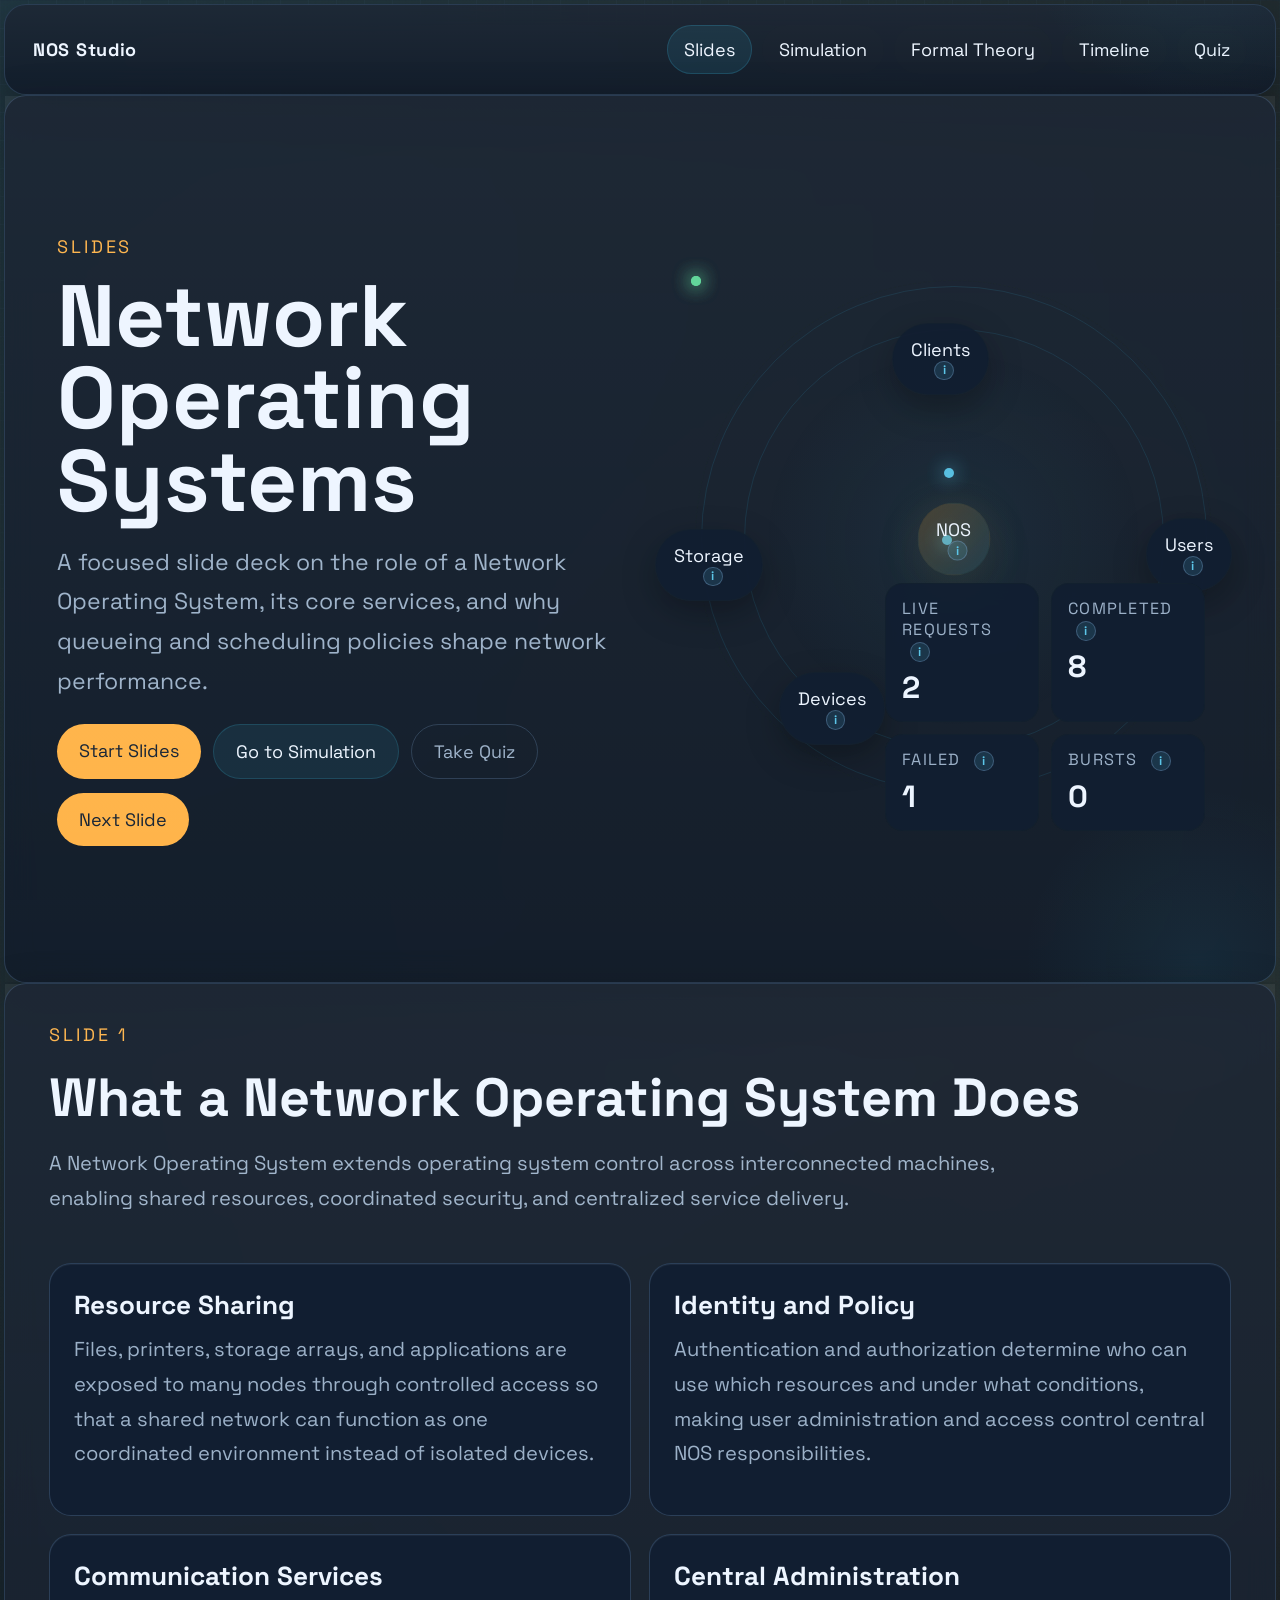
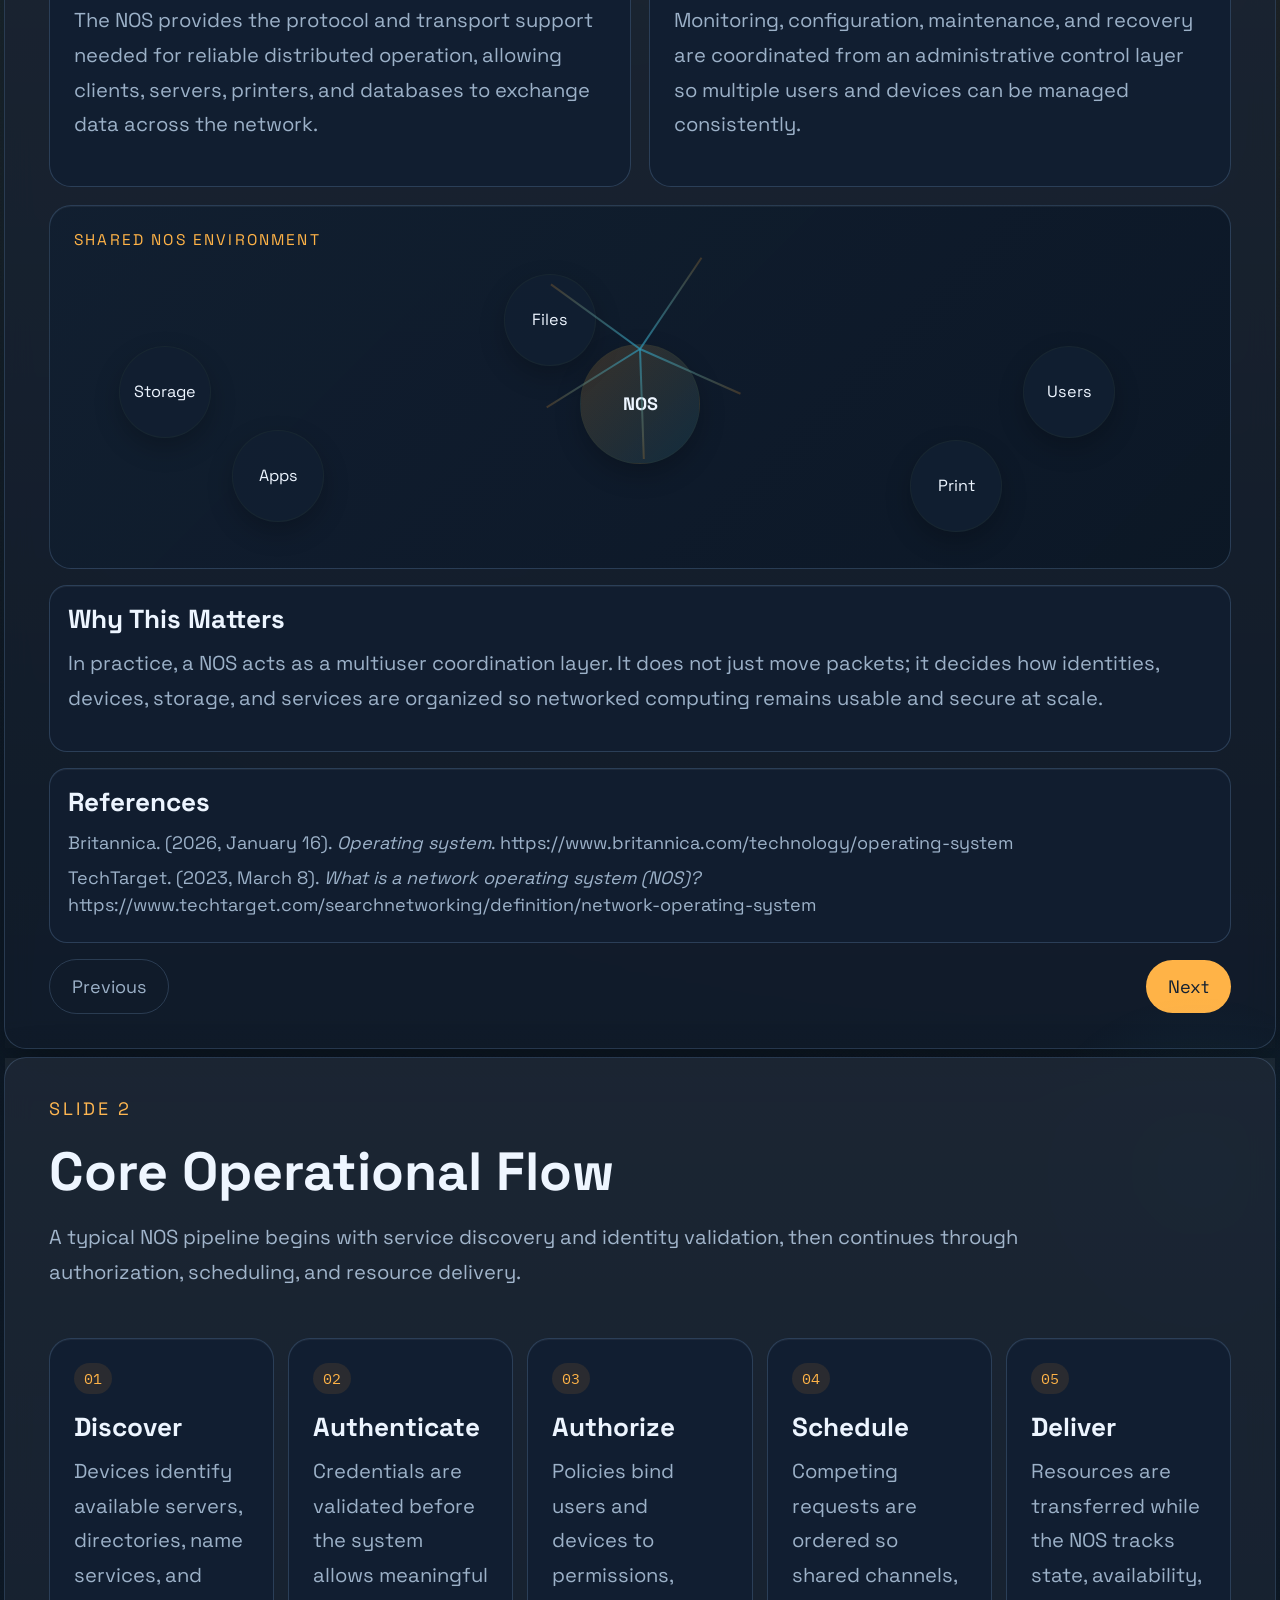
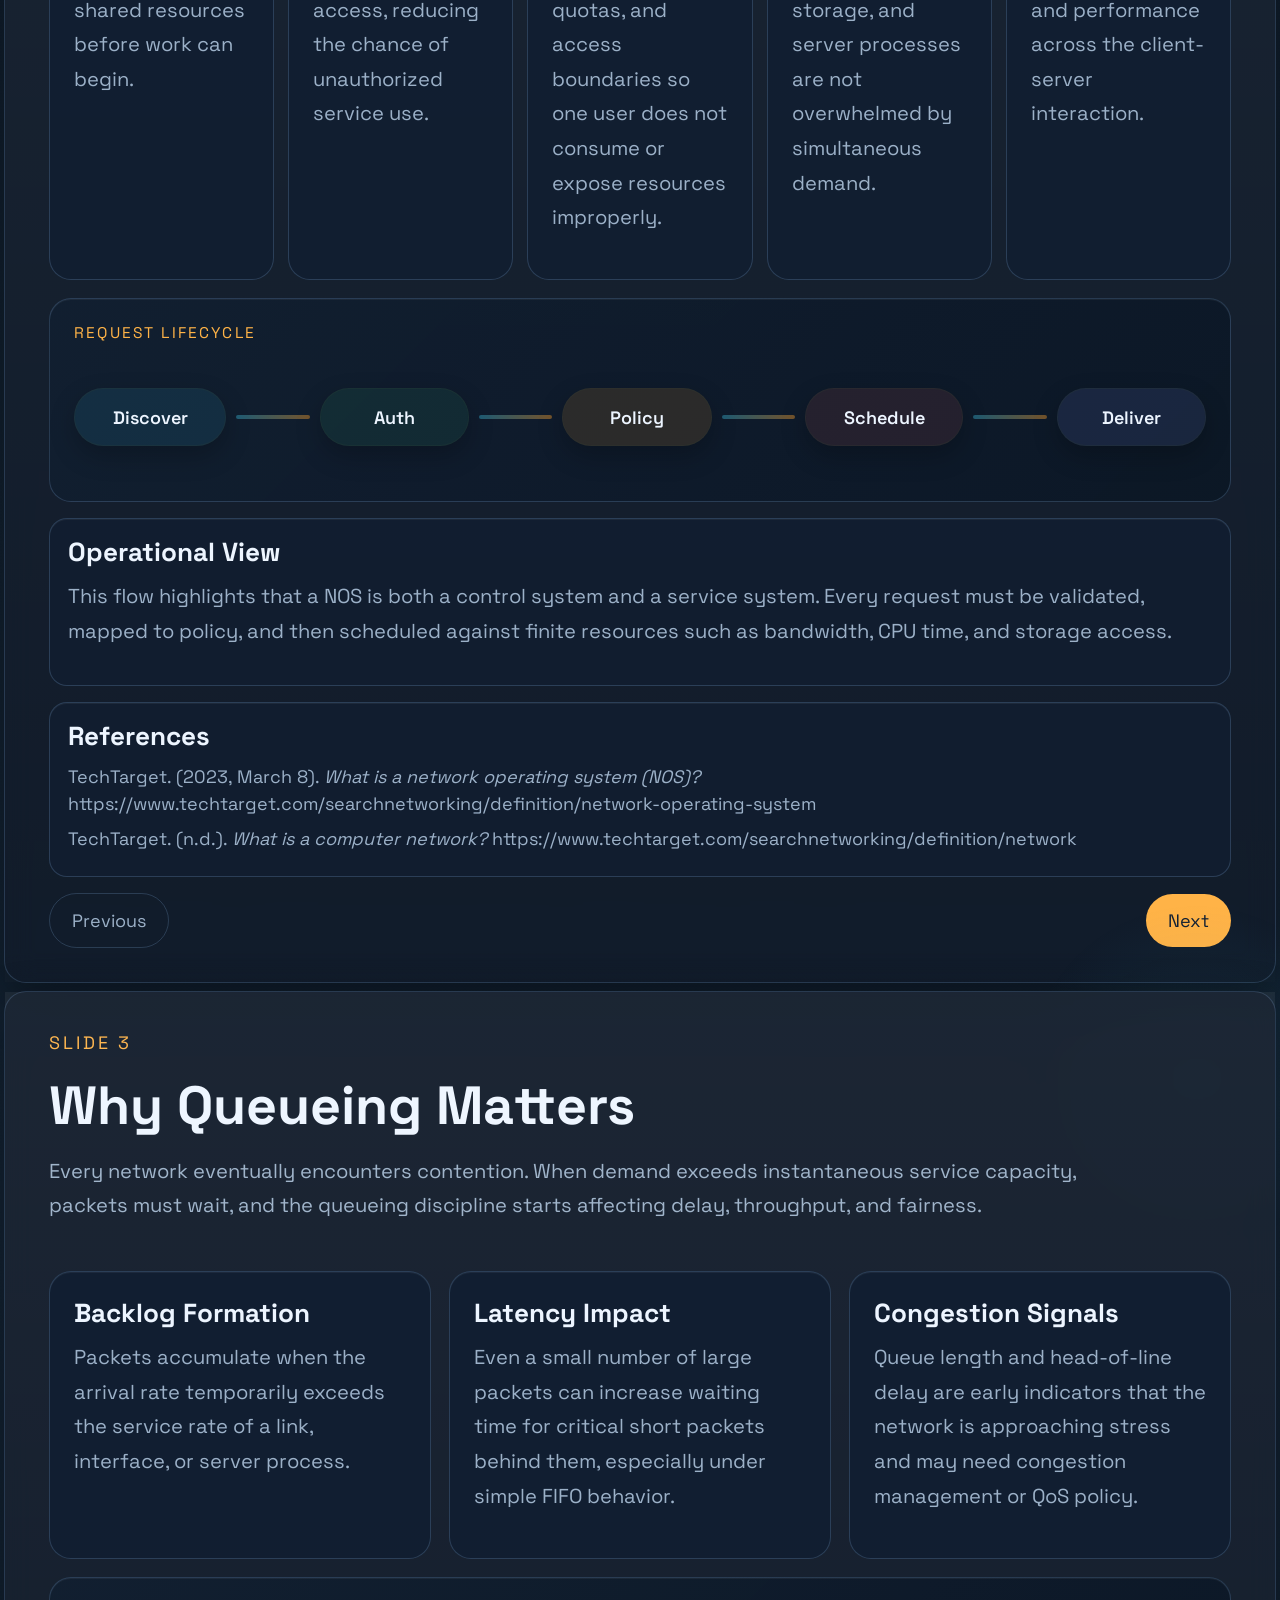
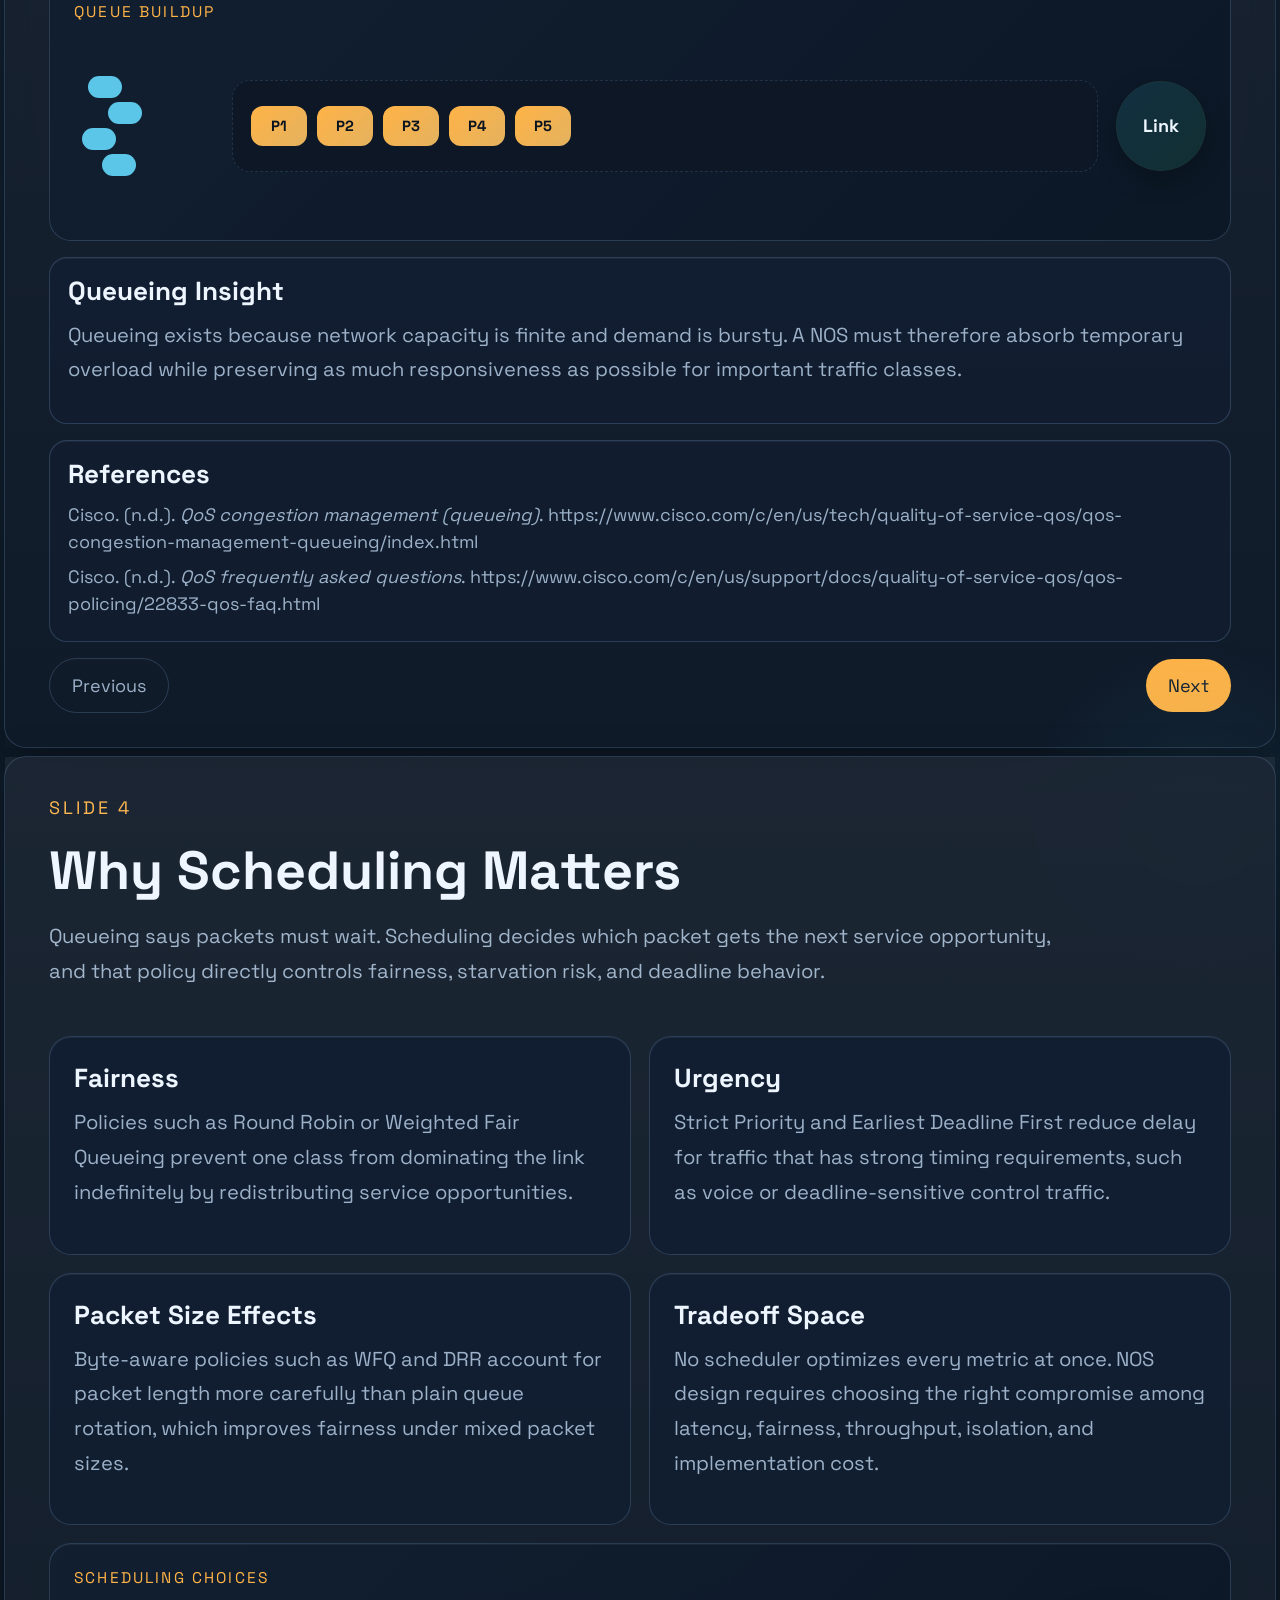
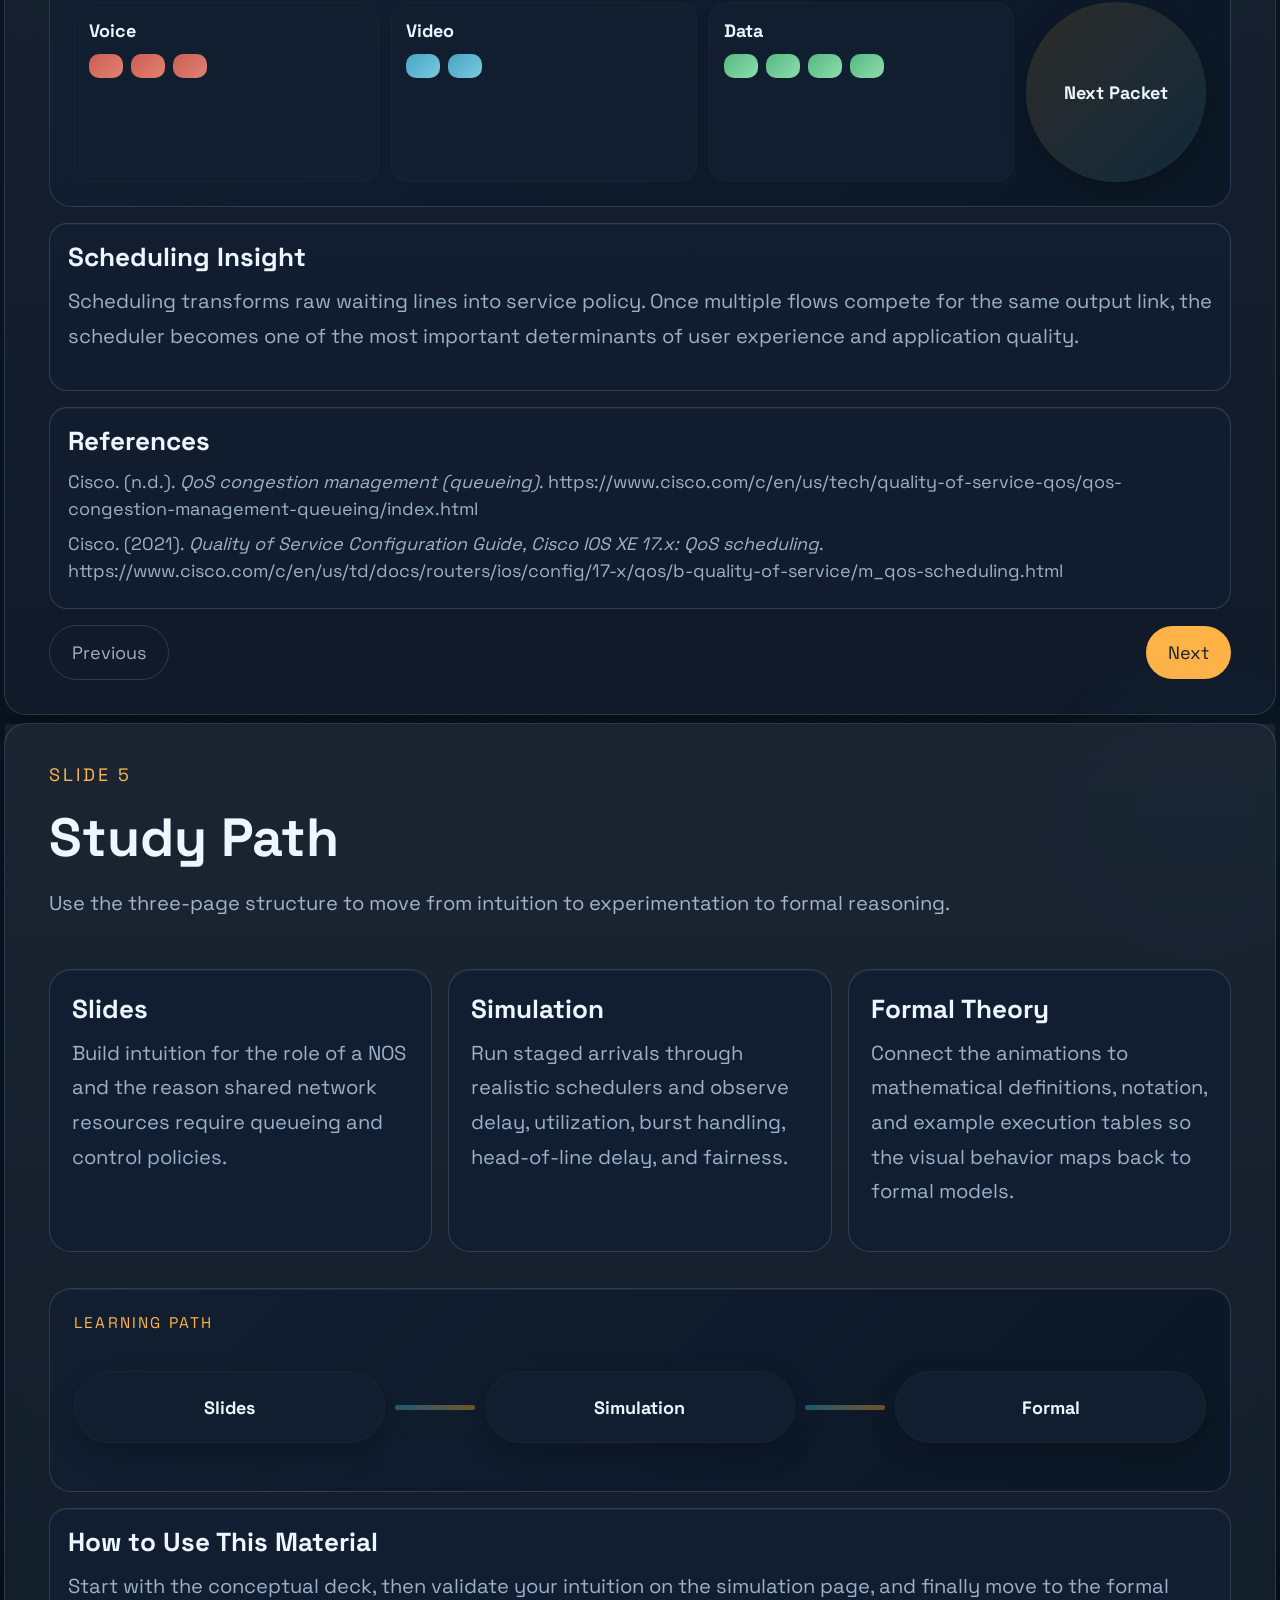
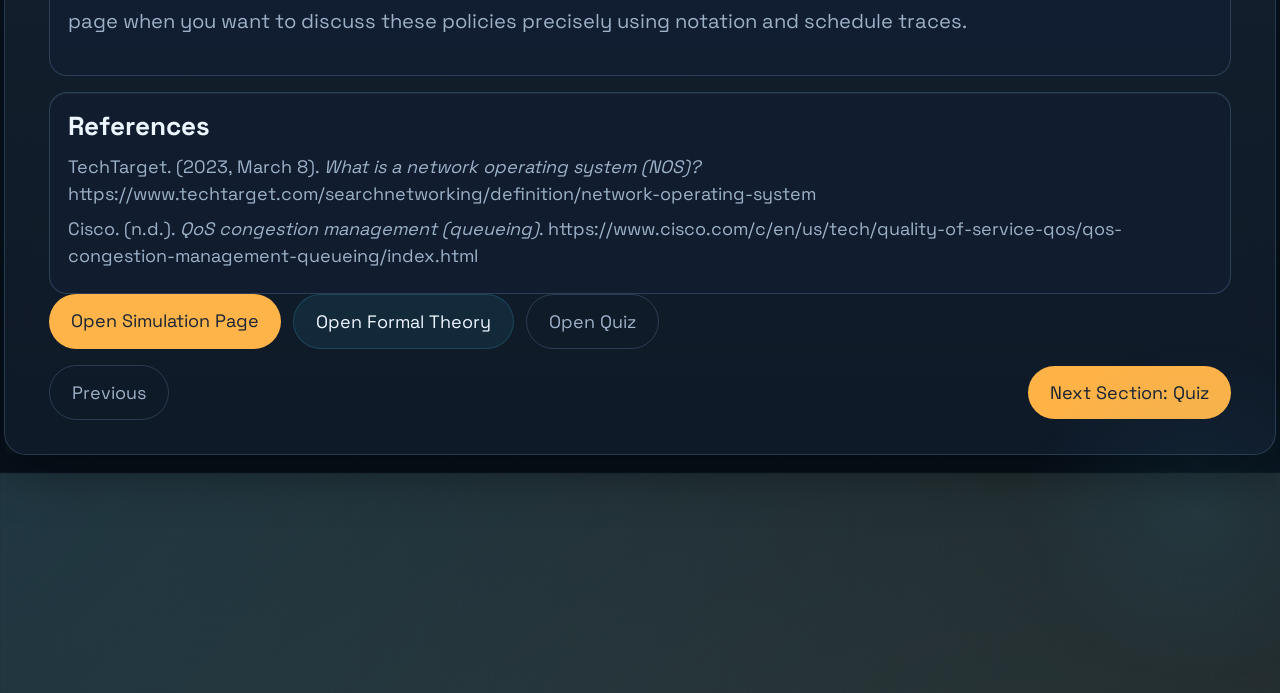
==== index.html @ 951d6fd0 "Timeline" ====
<!DOCTYPE html>
<html lang="en">
<head>
  <meta charset="UTF-8">
  <meta name="viewport" content="width=device-width, initial-scale=1.0">
  <title>NOS Slides</title>
  <link rel="preconnect" href="https://fonts.googleapis.com">
  <link rel="preconnect" href="https://fonts.gstatic.com" crossorigin>
  <link href="https://fonts.googleapis.com/css2?family=Space+Grotesk:wght@400;500;700&family=IBM+Plex+Mono:wght@400;500&display=swap" rel="stylesheet">
  <link rel="stylesheet" href="styles.css">
</head>
<body class="slides-page">
  <div class="page-shell">
    <nav class="top-nav slide-card">
      <a class="nav-brand" href="index.html">NOS Studio</a>
      <div class="nav-links">
        <a class="nav-link active" href="index.html">Slides</a>
        <a class="nav-link" href="simulator.html">Simulation</a>
        <a class="nav-link" href="formal.html">Formal Theory</a>
        <a class="nav-link" href="timeline.html">Timeline</a>
        <a class="nav-link" href="quiz.html">Quiz</a>
      </div>
    </nav>

    <header id="slide-hero" class="hero slide-card">
      <div class="hero-copy">
        <p class="eyebrow">Slides</p>
        <h1>Network Operating Systems</h1>
        <p class="hero-text">
          A focused slide deck on the role of a Network Operating System, its core services,
          and why queueing and scheduling policies shape network performance.
        </p>
        <div class="hero-actions">
          <a href="#fundamentals" class="button primary">Start Slides</a>
          <a href="simulator.html" class="button secondary">Go to Simulation</a>
          <a href="quiz.html" class="button ghost">Take Quiz</a>
        </div>
        <div class="slide-controls hero-slide-controls">
          <a href="#fundamentals" class="button primary">Next Slide</a>
        </div>
      </div>
      <div class="hero-visual" aria-hidden="true">
        <div class="network-orbit orbit-a"></div>
        <div class="network-orbit orbit-b"></div>
        <div class="network-core">
          <span class="node server">NOS <span class="info-tip info-tip-inline"><button class="info-trigger" type="button" aria-label="Explain NOS server">i</button><span class="info-bubble">The NOS node represents the shared control point that authenticates requests, applies policy, and coordinates access to network resources.</span></span></span>
          <span class="node client one">Clients <span class="info-tip info-tip-inline"><button class="info-trigger" type="button" aria-label="Explain clients">i</button><span class="info-bubble">Clients are endpoints that ask the NOS for services such as file access, printing, authentication, or application use.</span></span></span>
          <span class="node client two">Users <span class="info-tip info-tip-inline"><button class="info-trigger" type="button" aria-label="Explain users">i</button><span class="info-bubble">Users represent human demand entering the network. Their actions create bursts, retries, and competing service requests.</span></span></span>
          <span class="node client three">Devices <span class="info-tip info-tip-inline"><button class="info-trigger" type="button" aria-label="Explain devices">i</button><span class="info-bubble">Devices are networked endpoints such as terminals, workstations, cameras, or phones that generate traffic for shared infrastructure.</span></span></span>
          <span class="node client four">Storage <span class="info-tip info-tip-inline"><button class="info-trigger" type="button" aria-label="Explain storage">i</button><span class="info-bubble">Storage stands for shared filesystems and data services that must be coordinated so many clients can use them safely.</span></span></span>
          <div id="requestLayer" class="request-layer"></div>
        </div>
        <div class="hero-status-board">
          <div class="status-mini">
            <span class="status-label">Live Requests <span class="info-tip info-tip-inline"><button class="info-trigger" type="button" aria-label="Explain live requests">i</button><span class="info-bubble">Requests that have been sent by a node and are still travelling to the NOS or waiting for a result.</span></span></span>
            <strong id="liveRequests">0</strong>
          </div>
          <div class="status-mini">
            <span class="status-label">Completed <span class="info-tip info-tip-inline"><button class="info-trigger" type="button" aria-label="Explain completed requests">i</button><span class="info-bubble">Requests that successfully reached the NOS and received a successful service response.</span></span></span>
            <strong id="completedRequests">0</strong>
          </div>
          <div class="status-mini">
            <span class="status-label">Failed <span class="info-tip info-tip-inline"><button class="info-trigger" type="button" aria-label="Explain failed requests">i</button><span class="info-bubble">Requests that did not complete successfully. This visualizes timeouts, congestion, denial, or service failure.</span></span></span>
            <strong id="failedRequests">0</strong>
          </div>
          <div class="status-mini">
            <span class="status-label">Bursts <span class="info-tip info-tip-inline"><button class="info-trigger" type="button" aria-label="Explain burst traffic">i</button><span class="info-bubble">Burst traffic means many requests arrive close together in time, which is exactly what creates queues and scheduling pressure.</span></span></span>
            <strong id="burstRequests">0</strong>
          </div>
        </div>
      </div>
    </header>

    <main>
      <section id="fundamentals" class="slide-card section-block">
        <div class="section-heading">
          <p class="eyebrow">Slide 1</p>
          <h2>What a Network Operating System Does</h2>
          <p>
            A Network Operating System extends operating system control across interconnected machines,
            enabling shared resources, coordinated security, and centralized service delivery.
          </p>
        </div>
        <div class="concept-grid">
          <article class="concept-panel reveal">
            <h3>Resource Sharing</h3>
            <p>Files, printers, storage arrays, and applications are exposed to many nodes through controlled access so that a shared network can function as one coordinated environment instead of isolated devices.</p>
          </article>
          <article class="concept-panel reveal">
            <h3>Identity and Policy</h3>
            <p>Authentication and authorization determine who can use which resources and under what conditions, making user administration and access control central NOS responsibilities.</p>
          </article>
          <article class="concept-panel reveal">
            <h3>Communication Services</h3>
            <p>The NOS provides the protocol and transport support needed for reliable distributed operation, allowing clients, servers, printers, and databases to exchange data across the network.</p>
          </article>
          <article class="concept-panel reveal">
            <h3>Central Administration</h3>
            <p>Monitoring, configuration, maintenance, and recovery are coordinated from an administrative control layer so multiple users and devices can be managed consistently.</p>
          </article>
        </div>
        <div class="slide-visual slide-visual-network reveal" aria-hidden="true">
          <div class="visual-title">Shared NOS Environment</div>
          <div class="shared-network">
            <div class="shared-core">NOS</div>
            <div class="shared-leaf leaf-a">Files</div>
            <div class="shared-leaf leaf-b">Users</div>
            <div class="shared-leaf leaf-c">Print</div>
            <div class="shared-leaf leaf-d">Apps</div>
            <div class="shared-leaf leaf-e">Storage</div>
            <span class="shared-link link-a"></span>
            <span class="shared-link link-b"></span>
            <span class="shared-link link-c"></span>
            <span class="shared-link link-d"></span>
            <span class="shared-link link-e"></span>
          </div>
        </div>
        <div class="slide-summary reveal">
          <h3>Why This Matters</h3>
          <p>
            In practice, a NOS acts as a multiuser coordination layer. It does not just move packets; it decides how identities, devices, storage, and services are organized so networked computing remains usable and secure at scale.
          </p>
        </div>
        <div class="slide-references reveal">
          <h3>References</h3>
          <p>Britannica. (2026, January 16). <em>Operating system</em>. https://www.britannica.com/technology/operating-system</p>
          <p>TechTarget. (2023, March 8). <em>What is a network operating system (NOS)?</em> https://www.techtarget.com/searchnetworking/definition/network-operating-system</p>
        </div>
        <div class="slide-controls reveal">
          <a href="#slide-hero" class="button ghost">Previous</a>
          <a href="#slide-flow" class="button primary">Next</a>
        </div>
      </section>

      <section id="slide-flow" class="slide-card section-block">
        <div class="section-heading">
          <p class="eyebrow">Slide 2</p>
          <h2>Core Operational Flow</h2>
          <p>
            A typical NOS pipeline begins with service discovery and identity validation, then continues
            through authorization, scheduling, and resource delivery.
          </p>
        </div>
        <div class="pipeline">
          <div class="pipeline-step reveal">
            <span class="step-number">01</span>
            <h3>Discover</h3>
            <p>Devices identify available servers, directories, name services, and shared resources before work can begin.</p>
          </div>
          <div class="pipeline-step reveal">
            <span class="step-number">02</span>
            <h3>Authenticate</h3>
            <p>Credentials are validated before the system allows meaningful access, reducing the chance of unauthorized service use.</p>
          </div>
          <div class="pipeline-step reveal">
            <span class="step-number">03</span>
            <h3>Authorize</h3>
            <p>Policies bind users and devices to permissions, quotas, and access boundaries so one user does not consume or expose resources improperly.</p>
          </div>
          <div class="pipeline-step reveal">
            <span class="step-number">04</span>
            <h3>Schedule</h3>
            <p>Competing requests are ordered so shared channels, storage, and server processes are not overwhelmed by simultaneous demand.</p>
          </div>
          <div class="pipeline-step reveal">
            <span class="step-number">05</span>
            <h3>Deliver</h3>
            <p>Resources are transferred while the NOS tracks state, availability, and performance across the client-server interaction.</p>
          </div>
        </div>
        <div class="slide-visual slide-visual-flow reveal" aria-hidden="true">
          <div class="visual-title">Request Lifecycle</div>
          <div class="flow-ribbon">
            <div class="flow-stop stop-discover">Discover</div>
            <div class="flow-arrow"></div>
            <div class="flow-stop stop-auth">Auth</div>
            <div class="flow-arrow"></div>
            <div class="flow-stop stop-policy">Policy</div>
            <div class="flow-arrow"></div>
            <div class="flow-stop stop-schedule">Schedule</div>
            <div class="flow-arrow"></div>
            <div class="flow-stop stop-deliver">Deliver</div>
          </div>
        </div>
        <div class="slide-summary reveal">
          <h3>Operational View</h3>
          <p>
            This flow highlights that a NOS is both a control system and a service system. Every request must be validated, mapped to policy, and then scheduled against finite resources such as bandwidth, CPU time, and storage access.
          </p>
        </div>
        <div class="slide-references reveal">
          <h3>References</h3>
          <p>TechTarget. (2023, March 8). <em>What is a network operating system (NOS)?</em> https://www.techtarget.com/searchnetworking/definition/network-operating-system</p>
          <p>TechTarget. (n.d.). <em>What is a computer network?</em> https://www.techtarget.com/searchnetworking/definition/network</p>
        </div>
        <div class="slide-controls reveal">
          <a href="#fundamentals" class="button ghost">Previous</a>
          <a href="#slide-queueing" class="button primary">Next</a>
        </div>
      </section>

      <section id="slide-queueing" class="slide-card section-block">
        <div class="section-heading">
          <p class="eyebrow">Slide 3</p>
          <h2>Why Queueing Matters</h2>
          <p>
            Every network eventually encounters contention. When demand exceeds instantaneous service capacity,
            packets must wait, and the queueing discipline starts affecting delay, throughput, and fairness.
          </p>
        </div>
        <div class="insight-layout triple-grid">
          <div class="insight-card reveal">
            <h3>Backlog Formation</h3>
            <p>Packets accumulate when the arrival rate temporarily exceeds the service rate of a link, interface, or server process.</p>
          </div>
          <div class="insight-card reveal">
            <h3>Latency Impact</h3>
            <p>Even a small number of large packets can increase waiting time for critical short packets behind them, especially under simple FIFO behavior.</p>
          </div>
          <div class="insight-card reveal">
            <h3>Congestion Signals</h3>
            <p>Queue length and head-of-line delay are early indicators that the network is approaching stress and may need congestion management or QoS policy.</p>
          </div>
        </div>
        <div class="slide-visual slide-visual-queue reveal" aria-hidden="true">
          <div class="visual-title">Queue Buildup</div>
          <div class="queue-illustration">
            <div class="packet-stream">
              <span class="mini-packet p1"></span>
              <span class="mini-packet p2"></span>
              <span class="mini-packet p3"></span>
              <span class="mini-packet p4"></span>
            </div>
            <div class="buffer-lane">
              <span class="queued-packet q1">P1</span>
              <span class="queued-packet q2">P2</span>
              <span class="queued-packet q3">P3</span>
              <span class="queued-packet q4">P4</span>
              <span class="queued-packet q5">P5</span>
            </div>
            <div class="service-gate">Link</div>
          </div>
        </div>
        <div class="slide-summary reveal">
          <h3>Queueing Insight</h3>
          <p>
            Queueing exists because network capacity is finite and demand is bursty. A NOS must therefore absorb temporary overload while preserving as much responsiveness as possible for important traffic classes.
          </p>
        </div>
        <div class="slide-references reveal">
          <h3>References</h3>
          <p>Cisco. (n.d.). <em>QoS congestion management (queueing)</em>. https://www.cisco.com/c/en/us/tech/quality-of-service-qos/qos-congestion-management-queueing/index.html</p>
          <p>Cisco. (n.d.). <em>QoS frequently asked questions</em>. https://www.cisco.com/c/en/us/support/docs/quality-of-service-qos/qos-policing/22833-qos-faq.html</p>
        </div>
        <div class="slide-controls reveal">
          <a href="#slide-flow" class="button ghost">Previous</a>
          <a href="#slide-scheduling" class="button primary">Next</a>
        </div>
      </section>

      <section id="slide-scheduling" class="slide-card section-block">
        <div class="section-heading">
          <p class="eyebrow">Slide 4</p>
          <h2>Why Scheduling Matters</h2>
          <p>
            Queueing says packets must wait. Scheduling decides which packet gets the next service opportunity,
            and that policy directly controls fairness, starvation risk, and deadline behavior.
          </p>
        </div>
        <div class="concept-grid">
          <article class="concept-panel reveal">
            <h3>Fairness</h3>
            <p>Policies such as Round Robin or Weighted Fair Queueing prevent one class from dominating the link indefinitely by redistributing service opportunities.</p>
          </article>
          <article class="concept-panel reveal">
            <h3>Urgency</h3>
            <p>Strict Priority and Earliest Deadline First reduce delay for traffic that has strong timing requirements, such as voice or deadline-sensitive control traffic.</p>
          </article>
          <article class="concept-panel reveal">
            <h3>Packet Size Effects</h3>
            <p>Byte-aware policies such as WFQ and DRR account for packet length more carefully than plain queue rotation, which improves fairness under mixed packet sizes.</p>
          </article>
          <article class="concept-panel reveal">
            <h3>Tradeoff Space</h3>
            <p>No scheduler optimizes every metric at once. NOS design requires choosing the right compromise among latency, fairness, throughput, isolation, and implementation cost.</p>
          </article>
        </div>
        <div class="slide-visual slide-visual-scheduling reveal" aria-hidden="true">
          <div class="visual-title">Scheduling Choices</div>
          <div class="scheduler-board">
            <div class="scheduler-queue priority-queue">
              <span>Voice</span>
              <div class="scheduler-chips">
                <i></i><i></i><i></i>
              </div>
            </div>
            <div class="scheduler-queue weighted-queue">
              <span>Video</span>
              <div class="scheduler-chips">
                <i></i><i></i>
              </div>
            </div>
            <div class="scheduler-queue best-effort-queue">
              <span>Data</span>
              <div class="scheduler-chips">
                <i></i><i></i><i></i><i></i>
              </div>
            </div>
            <div class="scheduler-decision">Next Packet</div>
          </div>
        </div>
        <div class="slide-summary reveal">
          <h3>Scheduling Insight</h3>
          <p>
            Scheduling transforms raw waiting lines into service policy. Once multiple flows compete for the same output link, the scheduler becomes one of the most important determinants of user experience and application quality.
          </p>
        </div>
        <div class="slide-references reveal">
          <h3>References</h3>
          <p>Cisco. (n.d.). <em>QoS congestion management (queueing)</em>. https://www.cisco.com/c/en/us/tech/quality-of-service-qos/qos-congestion-management-queueing/index.html</p>
          <p>Cisco. (2021). <em>Quality of Service Configuration Guide, Cisco IOS XE 17.x: QoS scheduling</em>. https://www.cisco.com/c/en/us/td/docs/routers/ios/config/17-x/qos/b-quality-of-service/m_qos-scheduling.html</p>
        </div>
        <div class="slide-controls reveal">
          <a href="#slide-queueing" class="button ghost">Previous</a>
          <a href="#slide-study-path" class="button primary">Next</a>
        </div>
      </section>

      <section id="slide-study-path" class="slide-card section-block">
        <div class="section-heading">
          <p class="eyebrow">Slide 5</p>
          <h2>Study Path</h2>
          <p>
            Use the three-page structure to move from intuition to experimentation to formal reasoning.
          </p>
        </div>
        <div class="lab-overview">
          <article class="overview-card reveal">
            <h3>Slides</h3>
            <p>Build intuition for the role of a NOS and the reason shared network resources require queueing and control policies.</p>
          </article>
          <article class="overview-card reveal">
            <h3>Simulation</h3>
            <p>Run staged arrivals through realistic schedulers and observe delay, utilization, burst handling, head-of-line delay, and fairness.</p>
          </article>
          <article class="overview-card reveal">
            <h3>Formal Theory</h3>
            <p>Connect the animations to mathematical definitions, notation, and example execution tables so the visual behavior maps back to formal models.</p>
          </article>
        </div>
        <div class="slide-visual slide-visual-path reveal" aria-hidden="true">
          <div class="visual-title">Learning Path</div>
          <div class="path-diagram">
            <div class="path-node">Slides</div>
            <div class="path-connector"></div>
            <div class="path-node">Simulation</div>
            <div class="path-connector"></div>
            <div class="path-node">Formal</div>
          </div>
        </div>
        <div class="slide-summary reveal">
          <h3>How to Use This Material</h3>
          <p>
            Start with the conceptual deck, then validate your intuition on the simulation page, and finally move to the formal page when you want to discuss these policies precisely using notation and schedule traces.
          </p>
        </div>
        <div class="slide-references reveal">
          <h3>References</h3>
          <p>TechTarget. (2023, March 8). <em>What is a network operating system (NOS)?</em> https://www.techtarget.com/searchnetworking/definition/network-operating-system</p>
          <p>Cisco. (n.d.). <em>QoS congestion management (queueing)</em>. https://www.cisco.com/c/en/us/tech/quality-of-service-qos/qos-congestion-management-queueing/index.html</p>
        </div>
        <div class="hero-actions">
          <a href="simulator.html" class="button primary">Open Simulation Page</a>
          <a href="formal.html" class="button secondary">Open Formal Theory</a>
          <a href="quiz.html" class="button ghost">Open Quiz</a>
        </div>
        <div class="slide-controls reveal">
          <a href="#slide-scheduling" class="button ghost">Previous</a>
          <a href="quiz.html" class="button primary">Next Section: Quiz</a>
        </div>
      </section>
    </main>
  </div>

  <script src="info.js"></script>
  <script src="slides.js"></script>
</body>
</html>
---- styles.css ----
:root {
  --bg: #09111b;
  --bg-soft: #122131;
  --bg-deep: #07101a;
  --bg-radial-a: rgba(92, 198, 232, 0.18);
  --bg-radial-b: rgba(255, 179, 71, 0.14);
  --grid: rgba(127, 169, 214, 0.07);
  --panel: rgba(14, 24, 39, 0.88);
  --panel-strong: rgba(18, 31, 49, 0.98);
  --border: rgba(127, 169, 214, 0.24);
  --text: #edf5ff;
  --muted: #9cb1c8;
  --accent: #ffb347;
  --accent-2: #5cc6e8;
  --accent-3: #62d69a;
  --critical: #f37a71;
  --video: #5cc6e8;
  --data: #70d7a2;
  --shadow: 0 20px 48px rgba(0, 0, 0, 0.34);
}

* {
  box-sizing: border-box;
}

html {
  scroll-behavior: smooth;
  font-size: 18px;
}

body {
  margin: 0;
  min-height: 100vh;
  font-family: "Space Grotesk", sans-serif;
  color: var(--text);
  background:
    radial-gradient(circle at top left, var(--bg-radial-a), transparent 28%),
    radial-gradient(circle at 80% 10%, var(--bg-radial-b), transparent 24%),
    linear-gradient(180deg, var(--bg) 0%, var(--bg-soft) 52%, var(--bg-deep) 100%);
}

body::before {
  content: "";
  position: fixed;
  inset: 0;
  pointer-events: none;
  background-image:
    linear-gradient(var(--grid) 1px, transparent 1px),
    linear-gradient(90deg, var(--grid) 1px, transparent 1px);
  background-size: 28px 28px;
  mask-image: linear-gradient(180deg, rgba(0, 0, 0, 0.6), transparent 92%);
}

.page-shell {
  width: 100%;
  margin: 0;
  padding: 4px 4px 18px;
}

main {
  display: grid;
  gap: 8px;
}

.top-nav {
  display: flex;
  justify-content: space-between;
  align-items: center;
  gap: 18px;
  padding: 20px 28px;
}

.nav-brand,
.nav-link {
  text-decoration: none;
  color: var(--text);
}

.nav-brand {
  font-weight: 700;
  letter-spacing: 0.04em;
}

.nav-links {
  display: flex;
  flex-wrap: wrap;
  gap: 10px;
}

.nav-link {
  padding: 12px 16px;
  border-radius: 999px;
  border: 1px solid transparent;
  background: rgba(34, 50, 36, 0.04);
}

.nav-link.active {
  background: rgba(45, 152, 184, 0.14);
  border-color: rgba(45, 152, 184, 0.28);
}

.slide-card {
  position: relative;
  overflow: hidden;
  background: var(--panel);
  border: 1px solid var(--border);
  border-radius: 22px;
  box-shadow: var(--shadow);
  backdrop-filter: blur(14px);
}

.slide-card::before {
  content: "";
  position: absolute;
  inset: 0;
  background: linear-gradient(180deg, rgba(255, 255, 255, 0.06), rgba(255, 255, 255, 0.01));
  pointer-events: none;
}

.slide-card::after {
  content: "";
  position: absolute;
  inset: auto -8% -18% auto;
  width: 360px;
  height: 360px;
  border-radius: 50%;
  background: radial-gradient(circle, rgba(45, 152, 184, 0.1), transparent 68%);
  pointer-events: none;
}

.hero {
  display: grid;
  grid-template-columns: minmax(0, 1.05fr) minmax(420px, 0.95fr);
  gap: 32px;
  align-items: center;
  min-height: calc(100vh - 12px);
  padding: 44px 52px;
  overflow: visible;
}

.eyebrow {
  margin: 0 0 12px;
  color: var(--accent);
  font-size: 1rem;
  letter-spacing: 0.16em;
  text-transform: uppercase;
}

h1,
h2,
h3,
p {
  margin-top: 0;
}

h1 {
  font-size: clamp(3.8rem, 6.8vw, 6.4rem);
  line-height: 0.95;
  margin-bottom: 20px;
}

.page-title {
  font-size: clamp(3.1rem, 5.4vw, 5.2rem);
}

h2 {
  font-size: clamp(2.6rem, 4.2vw, 4rem);
  margin-bottom: 14px;
}

h3 {
  font-size: 1.45rem;
  margin-bottom: 10px;
}

p {
  color: var(--muted);
  font-size: 1.12rem;
  line-height: 1.72;
}

.hero-text {
  max-width: 62ch;
  font-size: 1.28rem;
}

.hero-actions,
.button-row {
  display: flex;
  flex-wrap: wrap;
  gap: 12px;
}

.info-tip {
  position: relative;
  display: inline-flex;
  align-items: center;
}

.info-tip-inline {
  margin-left: 8px;
  vertical-align: middle;
}

.info-trigger {
  width: 1.5rem;
  height: 1.5rem;
  padding: 0;
  border-radius: 50%;
  border: 1px solid rgba(127, 169, 214, 0.34);
  background: rgba(92, 198, 232, 0.14);
  color: var(--accent-2);
  font-size: 0.82rem;
  font-weight: 700;
  line-height: 1;
  display: inline-grid;
  place-items: center;
  box-shadow: none;
}

.info-trigger:hover,
.info-trigger:focus-visible {
  background: rgba(92, 198, 232, 0.24);
  border-color: rgba(92, 198, 232, 0.46);
  outline: none;
}

.info-bubble {
  position: absolute;
  left: 50%;
  bottom: calc(100% + 12px);
  transform: translateX(-50%) translateY(8px);
  width: min(320px, 72vw);
  padding: 12px 14px;
  border-radius: 16px;
  border: 1px solid rgba(127, 169, 214, 0.22);
  background: rgba(7, 16, 26, 0.98);
  color: var(--text);
  font-size: 0.94rem;
  line-height: 1.55;
  box-shadow: 0 18px 34px rgba(0, 0, 0, 0.34);
  opacity: 0;
  pointer-events: none;
  visibility: hidden;
  transition: opacity 180ms ease, transform 180ms ease, visibility 180ms ease;
  z-index: 20;
}

.info-bubble::after {
  content: "";
  position: absolute;
  left: 50%;
  top: 100%;
  width: 14px;
  height: 14px;
  background: rgba(7, 16, 26, 0.98);
  border-right: 1px solid rgba(127, 169, 214, 0.22);
  border-bottom: 1px solid rgba(127, 169, 214, 0.22);
  transform: translateX(-50%) rotate(45deg);
}

.info-tip:hover .info-bubble,
.info-tip:focus-within .info-bubble,
.info-tip.is-open .info-bubble {
  opacity: 1;
  visibility: visible;
  pointer-events: auto;
  transform: translateX(-50%) translateY(0);
}

.info-tip-right .info-bubble {
  left: calc(100% + 12px);
  bottom: 50%;
  transform: translateY(50%) translateX(8px);
}

.info-tip-right .info-bubble::after {
  left: -8px;
  top: 50%;
  transform: translateY(-50%) rotate(135deg);
}

.info-tip-right:hover .info-bubble,
.info-tip-right:focus-within .info-bubble,
.info-tip-right.is-open .info-bubble {
  transform: translateY(50%) translateX(0);
}

.button,
button,
select,
input {
  font: inherit;
}

.button,
button {
  border: 0;
  border-radius: 999px;
  padding: 15px 22px;
  cursor: pointer;
  transition: transform 180ms ease, opacity 180ms ease, background 180ms ease;
  text-decoration: none;
}

.button:hover,
button:hover {
  transform: translateY(-1px);
}

.primary {
  background: var(--accent);
  color: #142132;
}

.secondary {
  background: rgba(45, 152, 184, 0.12);
  color: var(--text);
  border: 1px solid rgba(45, 152, 184, 0.25);
}

.accent {
  background: var(--accent-3);
  color: #092118;
}

.ghost {
  background: transparent;
  color: var(--muted);
  border: 1px solid var(--border);
}

.hero-visual {
  position: relative;
  min-height: 620px;
  display: grid;
  place-items: center;
}

.network-core {
  position: relative;
  width: min(520px, 96%);
  aspect-ratio: 1;
  border-radius: 50%;
  border: 1px dashed rgba(34, 50, 36, 0.18);
  background:
    radial-gradient(circle at center, rgba(217, 139, 43, 0.08), transparent 18%),
    radial-gradient(circle at center, rgba(45, 152, 184, 0.08), transparent 52%);
}

.network-orbit {
  position: absolute;
  border-radius: 50%;
  border: 1px solid rgba(45, 152, 184, 0.16);
  animation: spin 18s linear infinite;
}

.orbit-a {
  width: 78%;
  aspect-ratio: 1;
}

.orbit-b {
  width: 94%;
  aspect-ratio: 1;
  animation-direction: reverse;
  animation-duration: 22s;
}

.node {
  position: absolute;
  display: grid;
  place-items: center;
  padding: 14px 18px;
  border-radius: 999px;
  font-size: 1rem;
  border: 1px solid rgba(34, 50, 36, 0.12);
  background: rgba(18, 31, 49, 0.96);
  box-shadow: 0 12px 34px rgba(0, 0, 0, 0.28);
  z-index: 2;
  color: var(--text);
}

.server {
  inset: 50% auto auto 50%;
  transform: translate(-50%, -50%);
  background: linear-gradient(135deg, rgba(217, 139, 43, 0.22), rgba(45, 152, 184, 0.16));
  box-shadow: 0 0 0 0 rgba(217, 139, 43, 0.22), 0 18px 48px rgba(72, 90, 65, 0.14);
  animation: serverPulse 2.4s ease-in-out infinite;
}

.one { top: 8%; left: 38%; }
.two { top: 46%; right: -4%; }
.three { bottom: 10%; left: 16%; }
.four { top: 48%; left: -8%; }

.request-layer {
  position: absolute;
  inset: 0;
  z-index: 1;
  pointer-events: none;
}

.request-packet,
.request-result,
.burst-wave {
  position: absolute;
  pointer-events: none;
}

.request-packet,
.request-result {
  width: 10px;
  height: 10px;
  margin-left: -5px;
  margin-top: -5px;
  border-radius: 50%;
  box-shadow: 0 0 18px currentColor;
}

.request-packet {
  color: var(--accent-2);
  background: currentColor;
}

.request-packet.burst {
  color: var(--accent);
}

.request-result.success {
  color: var(--accent-3);
  background: currentColor;
}

.request-result.failed {
  color: var(--critical);
  background: currentColor;
}

.burst-wave {
  width: 14px;
  height: 14px;
  margin-left: -7px;
  margin-top: -7px;
  border-radius: 50%;
  border: 1px solid rgba(217, 139, 43, 0.7);
  animation: burstExpand 680ms ease-out forwards;
}

.node.bursting::after {
  content: "";
  position: absolute;
  inset: -10px;
  border-radius: 999px;
  border: 1px solid rgba(217, 139, 43, 0.55);
  animation: nodeBurst 620ms ease-out forwards;
}

.hero-status-board {
  position: absolute;
  right: 18px;
  bottom: 18px;
  display: grid;
  grid-template-columns: repeat(2, minmax(120px, 1fr));
  gap: 12px;
  width: min(320px, 62%);
  z-index: 3;
}

.status-mini {
  padding: 14px 16px;
  border-radius: 18px;
  border: 1px solid rgba(34, 50, 36, 0.1);
  background: rgba(18, 31, 49, 0.92);
  backdrop-filter: blur(10px);
}

.status-label {
  display: block;
  color: var(--muted);
  font-size: 0.9rem;
  text-transform: uppercase;
  letter-spacing: 0.08em;
}

.status-mini strong {
  display: block;
  margin-top: 6px;
  font-size: 1.7rem;
  color: var(--text);
}

.section-block {
  min-height: calc(100vh - 12px);
  margin-top: 0;
  padding: 36px 44px 34px;
  display: grid;
  align-content: start;
  overflow: visible;
}

.section-heading {
  margin-bottom: 28px;
  max-width: 86ch;
}

.concept-grid,
.insight-layout {
  display: grid;
  grid-template-columns: repeat(2, minmax(0, 1fr));
  gap: 18px;
  align-items: stretch;
}

.triple-grid {
  grid-template-columns: repeat(3, minmax(0, 1fr));
}

.concept-panel,
.insight-card,
.pipeline-step,
.metric-card {
  background: var(--panel-strong);
  border: 1px solid var(--border);
  border-radius: 22px;
  padding: 24px;
  box-shadow: inset 0 1px 0 rgba(255, 255, 255, 0.05);
}

.pipeline {
  display: grid;
  grid-template-columns: repeat(5, minmax(0, 1fr));
  gap: 14px;
  align-items: stretch;
}

.step-number {
  display: inline-block;
  margin-bottom: 16px;
  padding: 6px 10px;
  border-radius: 999px;
  background: rgba(217, 139, 43, 0.12);
  color: var(--accent);
  font-family: "IBM Plex Mono", monospace;
  font-size: 0.82rem;
}

.simulator-layout {
  display: grid;
  grid-template-columns: 340px 1fr;
  gap: 24px;
  align-items: stretch;
  flex: 1;
}

.lab-overview,
.theory-grid {
  display: grid;
  grid-template-columns: repeat(3, minmax(0, 1fr));
  gap: 16px;
  margin-bottom: 18px;
  align-items: stretch;
}

.overview-card,
.theory-card,
.status-card {
  background: var(--panel-strong);
  border: 1px solid var(--border);
  border-radius: 22px;
  padding: 22px;
  box-shadow: inset 0 1px 0 rgba(255, 255, 255, 0.05);
}

.control-panel,
.simulation-stage {
  background: var(--panel-strong);
  border: 1px solid var(--border);
  border-radius: 26px;
  padding: 24px;
  box-shadow: inset 0 1px 0 rgba(255, 255, 255, 0.05);
}

.control-panel {
  display: grid;
  align-content: start;
}

.simulation-stage {
  display: grid;
  align-content: start;
}

.control-group {
  display: block;
  margin-bottom: 18px;
}

.control-group span,
.metric-label,
.queue-label,
small {
  display: block;
  color: var(--muted);
  font-size: 1rem;
}

select,
input[type="range"] {
  width: 100%;
  margin-top: 10px;
}

select {
  padding: 14px 16px;
  border-radius: 16px;
  color: var(--text);
  background: var(--panel-strong);
  border: 1px solid var(--border);
}

small {
  margin-top: 8px;
}

.algorithm-copy {
  margin-top: 22px;
  padding-top: 18px;
  border-top: 1px solid var(--border);
}

.algorithm-note {
  color: var(--accent-3);
}

.algorithm-formula,
.math-block {
  font-family: "IBM Plex Mono", monospace;
}

.legend {
  margin-top: 22px;
  display: grid;
  gap: 10px;
  color: var(--muted);
}

.legend-chip,
.packet {
  display: inline-block;
  border-radius: 999px;
}

.legend-chip {
  width: 14px;
  height: 14px;
  margin-right: 10px;
}

.voice { background: var(--critical); }
.video { background: var(--video); }
.data { background: var(--data); }

.queue-header {
  display: flex;
  justify-content: space-between;
  margin-bottom: 14px;
  color: var(--muted);
  font-size: 1rem;
}

.status-strip {
  display: grid;
  grid-template-columns: repeat(4, minmax(0, 1fr));
  gap: 12px;
  margin-bottom: 14px;
}

.queue-columns {
  display: grid;
  grid-template-columns: 280px 1fr;
  gap: 18px;
  align-items: stretch;
}

.arrival-board,
.active-board,
.transmission-log {
  border: 1px solid var(--border);
  border-radius: 22px;
  padding: 18px;
  background: rgba(18, 31, 49, 0.9);
}

.arrival-board,
.active-board {
  min-height: 100%;
}

.arrival-timeline,
.dispatch-log {
  display: grid;
  gap: 10px;
}

.arrival-item,
.dispatch-item {
  display: grid;
  gap: 6px;
  padding: 12px 14px;
  border-radius: 16px;
  border: 1px solid rgba(34, 50, 36, 0.08);
  background: rgba(14, 24, 39, 0.92);
  color: var(--text);
}

.arrival-item strong,
.dispatch-item strong,
.theory-card strong {
  font-size: 1.08rem;
}

.queue-list {
  display: grid;
  gap: 14px;
  align-content: start;
}

.queue-row {
  display: grid;
  grid-template-columns: 120px 1fr;
  gap: 14px;
  align-items: center;
}

.queue-heading {
  display: flex;
  align-items: flex-start;
  gap: 8px;
}

.queue-track {
  min-height: 84px;
  display: flex;
  align-items: center;
  gap: 10px;
  padding: 14px;
  border-radius: 20px;
  border: 1px dashed rgba(127, 169, 214, 0.18);
  background: var(--panel-strong);
  overflow-x: auto;
  overflow-y: visible;
}

.packet {
  min-width: 78px;
  padding: 10px 12px;
  color: #08131f;
  font-weight: 700;
  font-size: 0.98rem;
  text-align: center;
  transition: transform 220ms ease, opacity 220ms ease;
  border: 1px solid rgba(8, 19, 31, 0.28);
  text-shadow: none;
}

.packet-label {
  display: inline-flex;
  align-items: center;
  gap: 6px;
}

.packet-label .info-tip-inline {
  margin-left: 0;
}

.packet-label .info-trigger {
  width: 1.15rem;
  height: 1.15rem;
  font-size: 0.72rem;
  background: rgba(8, 19, 31, 0.16);
  border-color: rgba(8, 19, 31, 0.28);
  color: #08131f;
}

.packet-label .info-trigger:hover,
.packet-label .info-trigger:focus-visible {
  background: rgba(8, 19, 31, 0.26);
  border-color: rgba(8, 19, 31, 0.36);
}

.packet.waiting {
  animation: bob 1.8s ease-in-out infinite;
}

.channel {
  display: grid;
  grid-template-columns: 1fr 240px;
  gap: 16px;
  align-items: stretch;
  margin-top: 14px;
}

.channel-lane {
  min-height: 140px;
  display: grid;
  align-content: center;
  justify-items: center;
  border-radius: 22px;
  border: 1px solid rgba(45, 152, 184, 0.18);
  background: linear-gradient(90deg, rgba(45, 152, 184, 0.14), rgba(47, 157, 106, 0.14));
  padding: 16px;
  color: var(--text);
}

.channel-packet {
  min-width: 150px;
  padding: 16px 20px;
  border-radius: 20px;
  text-align: center;
  font-weight: 700;
  font-size: 1.02rem;
  color: #08131f;
  background: linear-gradient(135deg, rgba(255, 179, 71, 0.92), rgba(92, 198, 232, 0.9));
  border: 1px solid rgba(8, 19, 31, 0.24);
  box-shadow: 0 10px 24px rgba(0, 0, 0, 0.22);
}

.channel-packet.idle {
  color: var(--muted);
  background: rgba(18, 31, 49, 0.88);
  border-color: rgba(127, 169, 214, 0.18);
}

.packet.voice,
.channel-packet.voice {
  background: linear-gradient(135deg, #f37a71, #ffb199);
}

.packet.video,
.channel-packet.video {
  background: linear-gradient(135deg, #5cc6e8, #8adcf2);
}

.packet.data,
.channel-packet.data {
  background: linear-gradient(135deg, #70d7a2, #9fe6be);
}

.channel-caption {
  display: flex;
  align-items: center;
  justify-content: center;
  gap: 8px;
  margin-bottom: 10px;
  color: var(--text);
  font-weight: 700;
}

.service-progress {
  width: min(360px, 100%);
  height: 10px;
  margin-top: 16px;
  border-radius: 999px;
  background: rgba(34, 50, 36, 0.08);
  overflow: hidden;
}

.service-progress-bar {
  height: 100%;
  width: 0%;
  border-radius: inherit;
  background: linear-gradient(90deg, var(--accent), var(--accent-3));
  transition: width 180ms ease;
}

.channel-metrics {
  display: grid;
  gap: 12px;
}

.metric-card strong {
  display: block;
  margin-top: 6px;
  font-size: 1.55rem;
}

.explanation-strip {
  margin-top: 14px;
  padding: 18px;
  border-radius: 20px;
  border: 1px solid var(--border);
  background: rgba(18, 31, 49, 0.9);
}

.transmission-log {
  margin-top: 14px;
}

.log-meta {
  display: flex;
  justify-content: space-between;
  gap: 12px;
  color: var(--muted);
  font-size: 0.9rem;
}

.theory-grid {
  margin-bottom: 0;
}

.theory-card {
  display: grid;
  gap: 14px;
}

.theory-card h3 {
  margin-bottom: 4px;
}

.math-block {
  padding: 12px 14px;
  border-radius: 16px;
  background: var(--panel-strong);
  color: var(--accent-2);
  line-height: 1.6;
  font-size: 1.08rem;
  overflow-x: auto;
  border: 1px solid rgba(56, 74, 53, 0.12);
}

.theory-meta {
  display: flex;
  flex-wrap: wrap;
  gap: 10px;
}

.meta-chip {
  padding: 6px 10px;
  border-radius: 999px;
  background: rgba(217, 139, 43, 0.12);
  color: var(--accent);
  font-size: 0.82rem;
}

.slide-summary,
.slide-references {
  margin-top: 16px;
  padding: 16px 18px;
  border-radius: 18px;
  border: 1px solid var(--border);
  background: rgba(18, 31, 49, 0.9);
  box-shadow: inset 0 1px 0 rgba(255, 255, 255, 0.05);
}

.slide-summary h3,
.slide-references h3 {
  margin-bottom: 10px;
}

.slide-references p {
  margin-bottom: 8px;
  font-size: 1rem;
  line-height: 1.5;
}

.slide-controls {
  display: flex;
  justify-content: space-between;
  align-items: center;
  gap: 12px;
  margin-top: 16px;
}

.hero-slide-controls {
  justify-content: flex-start;
  margin-top: 14px;
}

.slide-visual {
  position: relative;
  margin-top: 18px;
  padding: 24px;
  border-radius: 22px;
  border: 1px solid var(--border);
  background: linear-gradient(135deg, rgba(18, 31, 49, 0.96), rgba(12, 24, 38, 0.98));
  box-shadow: inset 0 1px 0 rgba(255, 255, 255, 0.05);
  overflow: hidden;
}

.visual-title {
  margin-bottom: 14px;
  color: var(--accent);
  font-size: 0.86rem;
  letter-spacing: 0.14em;
  text-transform: uppercase;
}

.shared-network {
  position: relative;
  min-height: 280px;
}

.shared-core,
.shared-leaf,
.path-node,
.flow-stop,
.service-gate,
.scheduler-decision {
  display: grid;
  place-items: center;
  border-radius: 999px;
  border: 1px solid rgba(56, 74, 53, 0.18);
  background: rgba(18, 31, 49, 0.94);
  box-shadow: 0 10px 26px rgba(0, 0, 0, 0.22);
  color: var(--text);
}

.node .info-trigger,
.shared-core .info-trigger,
.shared-leaf .info-trigger,
.flow-stop .info-trigger,
.service-gate .info-trigger,
.scheduler-decision .info-trigger,
.status-label .info-trigger {
  width: 1.1rem;
  height: 1.1rem;
  font-size: 0.68rem;
}

.shared-core {
  position: absolute;
  inset: 50% auto auto 50%;
  width: 120px;
  height: 120px;
  transform: translate(-50%, -50%);
  background: linear-gradient(135deg, rgba(217, 139, 43, 0.2), rgba(45, 152, 184, 0.14));
  font-weight: 700;
}

.shared-leaf {
  position: absolute;
  width: 92px;
  height: 92px;
  font-size: 0.9rem;
}

.leaf-a { top: 10px; left: 38%; }
.leaf-b { top: 82px; right: 8%; }
.leaf-c { bottom: 12px; right: 18%; }
.leaf-d { bottom: 22px; left: 14%; }
.leaf-e { top: 82px; left: 4%; }

.shared-link {
  position: absolute;
  inset: 50% auto auto 50%;
  width: 2px;
  height: 110px;
  background: linear-gradient(180deg, rgba(45, 152, 184, 0.7), rgba(217, 139, 43, 0.24));
  transform-origin: top center;
}

.link-a { transform: translate(-50%, -50%) rotate(-2deg); }
.link-b { transform: translate(-50%, -50%) rotate(58deg); }
.link-c { transform: translate(-50%, -50%) rotate(126deg); }
.link-d { transform: translate(-50%, -50%) rotate(214deg); }
.link-e { transform: translate(-50%, -50%) rotate(294deg); }

.slide-visual-flow .flow-ribbon {
  display: grid;
  grid-template-columns: repeat(9, auto);
  gap: 10px;
  align-items: center;
  min-height: 120px;
}

.flow-stop {
  min-width: 106px;
  min-height: 58px;
  padding: 0 16px;
  font-weight: 600;
  color: #edf5ff;
}

.stop-discover { background: rgba(45, 152, 184, 0.14); }
.stop-auth { background: rgba(47, 157, 106, 0.12); }
.stop-policy { background: rgba(217, 139, 43, 0.14); }
.stop-schedule { background: rgba(204, 95, 82, 0.12); }
.stop-deliver { background: rgba(120, 141, 234, 0.12); }

.flow-arrow {
  height: 4px;
  width: 100%;
  min-width: 30px;
  border-radius: 999px;
  background: linear-gradient(90deg, rgba(45, 152, 184, 0.5), rgba(217, 139, 43, 0.5));
}

.queue-illustration {
  display: grid;
  grid-template-columns: 140px 1fr 90px;
  gap: 18px;
  align-items: center;
  min-height: 180px;
}

.packet-stream {
  position: relative;
  height: 120px;
}

.mini-packet,
.queued-packet {
  display: inline-grid;
  place-items: center;
  border-radius: 12px;
  color: #08131f;
  font-size: 0.82rem;
  font-weight: 700;
}

.mini-packet {
  position: absolute;
  width: 34px;
  height: 22px;
  background: var(--accent-2);
  animation: packetDrift 2.2s ease-in-out infinite;
}

.p1 { top: 10px; left: 14px; animation-delay: 0s; }
.p2 { top: 36px; left: 34px; animation-delay: 0.25s; }
.p3 { top: 62px; left: 8px; animation-delay: 0.5s; }
.p4 { top: 88px; left: 28px; animation-delay: 0.75s; }

.buffer-lane {
  display: flex;
  gap: 10px;
  align-items: center;
  padding: 18px;
  min-height: 92px;
  border-radius: 18px;
  border: 1px dashed rgba(127, 169, 214, 0.18);
  background: rgba(14, 24, 39, 0.94);
}

.queued-packet {
  min-width: 56px;
  min-height: 40px;
  background: linear-gradient(135deg, var(--accent), #e4b25f);
}

.service-gate {
  min-height: 90px;
  padding: 0 16px;
  background: linear-gradient(135deg, rgba(45, 152, 184, 0.18), rgba(47, 157, 106, 0.18));
  font-weight: 700;
  color: var(--text);
}

.scheduler-board {
  display: grid;
  grid-template-columns: repeat(3, minmax(0, 1fr)) 180px;
  gap: 12px;
  align-items: stretch;
  min-height: 180px;
}

.scheduler-queue {
  padding: 16px 14px;
  border-radius: 18px;
  border: 1px solid rgba(56, 74, 53, 0.14);
  background: rgba(18, 31, 49, 0.92);
  color: var(--text);
}

.scheduler-queue span {
  display: block;
  margin-bottom: 12px;
  font-weight: 700;
}

.scheduler-chips {
  display: flex;
  flex-wrap: wrap;
  gap: 8px;
}

.scheduler-chips i {
  width: 34px;
  height: 24px;
  border-radius: 10px;
  display: inline-block;
}

.priority-queue i { background: linear-gradient(135deg, #cc5f52, #e18174); }
.weighted-queue i { background: linear-gradient(135deg, #45a6c4, #7bc8de); }
.best-effort-queue i { background: linear-gradient(135deg, #55b97e, #8fddb0); }

.scheduler-decision {
  min-height: 100%;
  padding: 20px;
  background: linear-gradient(135deg, rgba(217, 139, 43, 0.16), rgba(45, 152, 184, 0.14));
  font-weight: 700;
  color: var(--text);
}

.algorithm-copy h3,
.metric-label,
.status-label,
.queue-header,
.queue-label,
.channel-caption,
.visual-title {
  overflow: visible;
}

.path-diagram {
  display: grid;
  grid-template-columns: 1fr 80px 1fr 80px 1fr;
  gap: 10px;
  align-items: center;
  min-height: 120px;
}

.path-node {
  min-height: 72px;
  font-weight: 700;
}

.path-connector {
  height: 5px;
  border-radius: 999px;
  background: linear-gradient(90deg, rgba(45, 152, 184, 0.5), rgba(217, 139, 43, 0.5));
}

.lecture-grid {
  display: grid;
  grid-template-columns: repeat(3, minmax(0, 1fr));
  gap: 16px;
}

.quiz-page .section-block,
.quiz-page .quiz-hero {
  min-height: auto;
}

.quiz-summary-grid {
  display: grid;
  grid-template-columns: repeat(3, minmax(0, 1fr));
  gap: 16px;
  margin-bottom: 20px;
}

.quiz-toolbar {
  display: grid;
  grid-template-columns: minmax(0, 1fr) auto;
  gap: 16px;
  align-items: end;
}

.quiz-scoreboard {
  display: grid;
  grid-template-columns: repeat(3, minmax(0, 1fr));
  gap: 12px;
}

.quiz-result {
  margin-top: 18px;
  padding: 18px 20px;
  border-radius: 18px;
  border: 1px solid rgba(127, 169, 214, 0.22);
  background: rgba(18, 31, 49, 0.9);
  color: var(--text);
}

.quiz-result.warning {
  border-color: rgba(255, 179, 71, 0.34);
  background: rgba(48, 35, 12, 0.72);
}

.timeline-page .section-block,
.timeline-page .timeline-hero {
  min-height: auto;
}

.timeline-stack {
  position: relative;
  display: grid;
  gap: 18px;
  padding-left: 22px;
}

.timeline-stack::before {
  content: "";
  position: absolute;
  left: 46px;
  top: 0;
  bottom: 0;
  width: 2px;
  background: linear-gradient(180deg, rgba(92, 198, 232, 0.4), rgba(98, 214, 154, 0.24));
}

.timeline-card {
  position: relative;
  display: grid;
  grid-template-columns: 150px minmax(0, 1fr);
  gap: 20px;
  align-items: start;
  padding: 20px 22px;
  border-radius: 22px;
  border: 1px solid var(--border);
  background: var(--panel-strong);
  box-shadow: inset 0 1px 0 rgba(255, 255, 255, 0.05);
}

.timeline-marker {
  position: relative;
  padding-top: 4px;
}

.timeline-marker::after {
  content: "";
  position: absolute;
  left: 17px;
  top: 18px;
  width: 18px;
  height: 18px;
  border-radius: 50%;
  background: linear-gradient(135deg, var(--accent), var(--accent-2));
  box-shadow: 0 0 0 6px rgba(92, 198, 232, 0.12);
}

.timeline-year {
  display: inline-block;
  min-width: 92px;
  padding: 10px 14px;
  border-radius: 999px;
  background: rgba(92, 198, 232, 0.12);
  color: var(--accent-2);
  font-family: "IBM Plex Mono", monospace;
  font-size: 0.94rem;
  text-align: center;
}

.timeline-content {
  display: grid;
  gap: 10px;
}

.timeline-content h3 {
  margin-bottom: 0;
}

.timeline-note {
  color: var(--accent);
  font-size: 1rem;
}

.quiz-list {
  display: grid;
  gap: 18px;
}

.quiz-card {
  padding: 22px;
  border-radius: 22px;
  border: 1px solid var(--border);
  background: var(--panel-strong);
  box-shadow: inset 0 1px 0 rgba(255, 255, 255, 0.05);
}

.quiz-question-number {
  display: inline-block;
  margin-bottom: 12px;
  padding: 6px 10px;
  border-radius: 999px;
  background: rgba(92, 198, 232, 0.12);
  color: var(--accent-2);
  font-size: 0.88rem;
  letter-spacing: 0.08em;
  text-transform: uppercase;
}

.quiz-options {
  display: grid;
  gap: 12px;
  margin-top: 18px;
}

.quiz-option {
  display: grid;
  grid-template-columns: 42px 1fr;
  gap: 14px;
  align-items: center;
  width: 100%;
  padding: 16px 18px;
  border-radius: 18px;
  border: 1px solid rgba(127, 169, 214, 0.18);
  background: rgba(14, 24, 39, 0.9);
  color: var(--text);
  text-align: left;
  box-shadow: none;
}

.quiz-option:hover,
.quiz-option:focus-visible {
  border-color: rgba(92, 198, 232, 0.36);
  background: rgba(18, 31, 49, 0.96);
  outline: none;
}

.quiz-option-letter {
  width: 42px;
  height: 42px;
  border-radius: 50%;
  display: inline-grid;
  place-items: center;
  background: rgba(92, 198, 232, 0.12);
  color: var(--accent-2);
  font-weight: 700;
}

.quiz-option.correct {
  border-color: rgba(98, 214, 154, 0.36);
  background: rgba(16, 46, 35, 0.9);
}

.quiz-option.correct .quiz-option-letter {
  background: rgba(98, 214, 154, 0.18);
  color: var(--accent-3);
}

.quiz-option.incorrect {
  border-color: rgba(243, 122, 113, 0.36);
  background: rgba(63, 23, 28, 0.88);
}

.quiz-option.incorrect .quiz-option-letter {
  background: rgba(243, 122, 113, 0.18);
  color: var(--critical);
}

.quiz-feedback {
  display: grid;
  gap: 8px;
  margin-top: 14px;
  padding: 16px 18px;
  border-radius: 16px;
  border: 1px solid rgba(127, 169, 214, 0.18);
  background: rgba(12, 24, 38, 0.94);
  color: var(--text);
}

.quiz-feedback.correct {
  border-color: rgba(98, 214, 154, 0.36);
}

.quiz-feedback.incorrect {
  border-color: rgba(243, 122, 113, 0.36);
}

.quiz-feedback.neutral {
  border-color: rgba(127, 169, 214, 0.18);
}

.featured-lectures {
  margin-top: 18px;
}

.featured-lecture {
  display: grid;
  grid-template-columns: minmax(280px, 0.9fr) minmax(0, 1.1fr);
  gap: 18px;
  padding: 18px;
  border-radius: 24px;
  border: 1px solid var(--border);
  background: linear-gradient(135deg, rgba(18, 31, 49, 0.96), rgba(12, 24, 38, 0.98));
  box-shadow: inset 0 1px 0 rgba(255, 255, 255, 0.05), 0 16px 34px rgba(0, 0, 0, 0.2);
}

.featured-copy {
  display: grid;
  align-content: start;
  gap: 12px;
}

.featured-video {
  border-radius: 18px;
  overflow: hidden;
  border: 1px solid rgba(56, 74, 53, 0.14);
  background: rgba(12, 24, 38, 0.98);
  min-height: 300px;
}

.featured-video iframe {
  width: 100%;
  min-height: 300px;
  border: 0;
}

.lecture-card {
  display: grid;
  gap: 12px;
  padding: 18px;
  border-radius: 22px;
  border: 1px solid var(--border);
  background: linear-gradient(180deg, rgba(18, 31, 49, 0.96), rgba(12, 24, 38, 0.98));
  box-shadow: inset 0 1px 0 rgba(255, 255, 255, 0.05), 0 12px 28px rgba(0, 0, 0, 0.2);
}

.lecture-thumb {
  position: relative;
  min-height: 132px;
  border-radius: 18px;
  overflow: hidden;
  border: 1px solid rgba(56, 74, 53, 0.12);
  background: linear-gradient(135deg, rgba(45, 152, 184, 0.16), rgba(217, 139, 43, 0.18));
}

.lecture-thumb::before,
.lecture-thumb::after {
  content: "";
  position: absolute;
  border-radius: 50%;
  background: rgba(255, 255, 255, 0.34);
}

.lecture-thumb::before {
  width: 140px;
  height: 140px;
  top: -40px;
  right: -24px;
}

.lecture-thumb::after {
  width: 90px;
  height: 90px;
  bottom: -16px;
  left: -12px;
}

.thumb-label {
  position: absolute;
  left: 16px;
  bottom: 16px;
  z-index: 1;
  padding: 8px 12px;
  border-radius: 999px;
  background: rgba(9, 17, 27, 0.88);
  color: var(--text);
  font-weight: 700;
}

.thumb-os { background: linear-gradient(135deg, rgba(45, 152, 184, 0.16), rgba(95, 115, 95, 0.18)); }
.thumb-network { background: linear-gradient(135deg, rgba(69, 166, 196, 0.18), rgba(217, 139, 43, 0.18)); }
.thumb-distributed { background: linear-gradient(135deg, rgba(85, 185, 126, 0.18), rgba(45, 152, 184, 0.18)); }
.thumb-queue { background: linear-gradient(135deg, rgba(217, 139, 43, 0.18), rgba(204, 95, 82, 0.18)); }
.thumb-qos { background: linear-gradient(135deg, rgba(45, 152, 184, 0.18), rgba(85, 185, 126, 0.18)); }
.thumb-performance { background: linear-gradient(135deg, rgba(204, 95, 82, 0.16), rgba(217, 139, 43, 0.18)); }
.thumb-math { background: linear-gradient(135deg, rgba(120, 141, 234, 0.16), rgba(45, 152, 184, 0.18)); }
.thumb-markov { background: linear-gradient(135deg, rgba(95, 115, 95, 0.16), rgba(120, 141, 234, 0.18)); }
.thumb-playlist { background: linear-gradient(135deg, rgba(217, 139, 43, 0.18), rgba(120, 141, 234, 0.16)); }
.thumb-networks { background: linear-gradient(135deg, rgba(85, 185, 126, 0.18), rgba(217, 139, 43, 0.16)); }

.lecture-badge {
  display: inline-block;
  width: fit-content;
  padding: 6px 10px;
  border-radius: 999px;
  background: rgba(45, 152, 184, 0.12);
  color: var(--accent-2);
  font-size: 0.8rem;
  letter-spacing: 0.08em;
  text-transform: uppercase;
}

.lecture-meta {
  font-size: 1rem;
  color: var(--muted);
}

.lectures-page .section-block,
.lectures-page .lectures-hero {
  min-height: auto;
}

@keyframes packetDrift {
  0%, 100% { transform: translateX(0); opacity: 0.85; }
  50% { transform: translateX(16px); opacity: 1; }
}

.simulator-page .section-block {
  min-height: auto;
}

.simulator-page-block {
  min-height: auto;
}

.simulator-page .page-shell {
  width: 100%;
  padding-bottom: 10px;
}

.simulator-page .section-block {
  padding: 24px 26px 22px;
}

.simulator-page .section-heading {
  margin-bottom: 14px;
  max-width: none;
}

.simulator-guide {
  display: grid;
  grid-template-columns: repeat(3, minmax(0, 1fr));
  gap: 10px;
  margin-bottom: 10px;
}

.guide-step {
  padding: 16px 18px;
  border-radius: 16px;
  border: 1px solid var(--border);
  background: rgba(18, 31, 49, 0.92);
  color: var(--muted);
  font-size: 1.02rem;
  line-height: 1.5;
}

.guide-step strong {
  color: var(--text);
  margin-right: 6px;
}

.simulator-page .page-title {
  font-size: clamp(2.6rem, 4vw, 3.6rem);
  margin-bottom: 8px;
}

.simulator-overview {
  grid-template-columns: repeat(3, minmax(0, 1fr));
  gap: 12px;
  margin-bottom: 10px;
}

.simulator-page .overview-card,
.simulator-page .status-card,
.simulator-page .metric-card,
.simulator-page .control-panel,
.simulator-page .simulation-stage {
  border-radius: 18px;
}

.simulator-page .overview-card,
.simulator-page .status-card,
.simulator-page .metric-card {
  padding: 12px 14px;
}

.simulator-page .overview-card p,
.simulator-page .algorithm-copy p,
.simulator-page .explanation-strip p,
.simulator-page .dispatch-item,
.simulator-page .arrival-item {
  font-size: 1rem;
  line-height: 1.55;
}

.simulator-page .simulator-layout {
  grid-template-columns: 320px minmax(0, 1fr);
  gap: 10px;
}

.simulator-page .control-panel,
.simulator-page .simulation-stage {
  padding: 12px;
}

.simulator-page .control-group {
  margin-bottom: 12px;
}

.simulator-page .button,
.simulator-page button {
  padding: 10px 14px;
}

.simulator-page .algorithm-copy {
  margin-top: 14px;
  padding-top: 14px;
}

.simulator-page .algorithm-formula {
  margin-top: 8px;
  padding: 10px 12px;
  border-radius: 12px;
  background: rgba(45, 152, 184, 0.08);
  border: 1px solid rgba(45, 152, 184, 0.12);
  color: var(--text);
  min-height: 54px;
}

.simulator-page .legend {
  margin-top: 14px;
  gap: 8px;
  font-size: 0.9rem;
}

.simulator-page .status-strip {
  grid-template-columns: repeat(3, minmax(0, 1fr));
  gap: 10px;
  margin-bottom: 10px;
}

.simulator-page .arrival-board,
.simulator-page .active-board,
.simulator-page .transmission-log {
  padding: 12px;
  border-radius: 18px;
}

.simulator-page .core-board {
  margin-top: 0;
}

.simulator-page .arrival-timeline,
.simulator-page .dispatch-log,
.simulator-page .queue-list,
.simulator-page .channel-metrics {
  gap: 8px;
}

.simulator-page .queue-header {
  margin-bottom: 8px;
  font-size: 1rem;
}

.simulator-page .queue-row {
  grid-template-columns: 120px 1fr;
  gap: 12px;
}

.simulator-page .queue-track {
  min-height: 56px;
  padding: 10px 12px;
  border-radius: 16px;
  gap: 10px;
}

.simulator-page .packet {
  min-width: 72px;
  padding: 9px 11px;
  font-size: 0.9rem;
}

.simulator-page .channel {
  grid-template-columns: 1fr 210px;
  gap: 10px;
  margin-top: 8px;
}

.simulator-page .channel-lane {
  min-height: 92px;
  padding: 12px;
  border-radius: 18px;
}

.simulator-page .channel-packet {
  min-width: 132px;
  padding: 12px 16px;
  border-radius: 16px;
}

.simulator-page .service-progress {
  margin-top: 10px;
  height: 8px;
}

.simulator-page .metric-card strong {
  font-size: 1.2rem;
}

.simulator-page .transmission-log,
.simulator-page .explanation-strip {
  margin-top: 8px;
}

.simulator-page .dispatch-log {
  grid-template-columns: repeat(3, minmax(0, 1fr));
}

.simulator-page .dispatch-item,
.simulator-page .arrival-item {
  padding: 8px 10px;
  border-radius: 14px;
}

.simulator-page .arrival-timeline {
  max-height: 230px;
  overflow: auto;
  padding-right: 2px;
}

.simulator-page .dispatch-log {
  max-height: 170px;
  overflow: auto;
  padding-right: 2px;
}

.simulator-page .queue-list {
  max-height: 320px;
  overflow: auto;
  padding-right: 2px;
}

.simulator-page .explanation-strip {
  padding: 16px 18px;
}

.simulator-page .simplified-channel {
  grid-template-columns: minmax(0, 1fr) 220px;
}

.simulator-page .simplified-metrics {
  grid-template-columns: 1fr;
}

.simulation-details {
  margin-top: 10px;
  border: 1px solid var(--border);
  border-radius: 18px;
  background: rgba(18, 31, 49, 0.9);
}

.simulation-details summary {
  cursor: pointer;
  list-style: none;
  padding: 12px 14px;
  font-weight: 700;
  color: var(--text);
}

.simulation-details summary::-webkit-details-marker {
  display: none;
}

.details-grid {
  display: grid;
  grid-template-columns: 1.05fr 1.05fr 240px;
  gap: 10px;
  padding: 0 12px 12px;
}

.details-metrics {
  display: grid;
  gap: 8px;
  align-content: start;
}

.formal-page .page-shell {
  width: 100%;
}

.formal-page .section-block {
  min-height: calc(100vh - 12px);
  padding: 34px 40px 28px;
}

.formal-hero {
  min-height: calc(100vh - 12px);
  align-content: start;
}

.algorithm-section {
  min-height: calc(100vh - 12px);
  align-content: start;
}

.algorithm-layout {
  display: grid;
  grid-template-columns: minmax(0, 1.05fr) minmax(420px, 0.95fr);
  gap: 18px;
  align-items: stretch;
  flex: 1;
}

.schedule-card {
  display: grid;
  gap: 14px;
  background: var(--panel-strong);
  border: 1px solid var(--border);
  border-radius: 22px;
  padding: 18px;
}

.formal-page .theory-card,
.formal-page .schedule-card {
  min-height: 100%;
}

.formal-page .math-block {
  font-size: 1.14rem;
}

.notation-help {
  border: 1px solid rgba(45, 152, 184, 0.18);
  border-radius: 18px;
  background: linear-gradient(180deg, rgba(45, 152, 184, 0.12), rgba(18, 31, 49, 0.92));
  overflow: hidden;
}

.notation-help summary {
  cursor: pointer;
  list-style: none;
  padding: 14px 16px;
  font-weight: 700;
  color: var(--text);
  display: flex;
  align-items: center;
  justify-content: space-between;
  gap: 12px;
}

.notation-help summary::-webkit-details-marker {
  display: none;
}

.notation-help summary::after {
  content: "+";
  width: 28px;
  height: 28px;
  display: inline-grid;
  place-items: center;
  border-radius: 50%;
  color: var(--accent-2);
  background: rgba(9, 17, 27, 0.88);
  border: 1px solid rgba(45, 152, 184, 0.16);
  flex-shrink: 0;
}

.notation-help[open] summary::after {
  content: "−";
}

.notation-help-body {
  display: grid;
  gap: 10px;
  padding: 0 16px 16px;
  border-top: 1px solid rgba(45, 152, 184, 0.12);
  background: rgba(14, 24, 39, 0.94);
}

.notation-help-body p {
  margin: 0;
  color: var(--text);
  line-height: 1.55;
}

.notation-help-body strong {
  color: var(--accent);
}

.formal-page .schedule-table {
  height: 100%;
}

.schedule-table {
  width: 100%;
  border-collapse: collapse;
  overflow: hidden;
  border-radius: 18px;
  background: rgba(255, 255, 255, 0.03);
}

.schedule-table th,
.schedule-table td {
  padding: 14px 12px;
  text-align: center;
  border: 1px solid rgba(255, 255, 255, 0.1);
  font-size: 1rem;
}

.schedule-table thead th {
  background: rgba(86, 212, 255, 0.12);
  color: var(--text);
}

.schedule-table tbody th {
  background: rgba(255, 184, 77, 0.08);
  color: var(--text);
  white-space: nowrap;
}

.schedule-table td {
  color: var(--muted);
}

.reveal {
  opacity: 0;
  transform: translateY(24px);
  transition: opacity 700ms ease, transform 700ms ease;
}

.reveal.visible {
  opacity: 1;
  transform: translateY(0);
}

@keyframes spin {
  from { transform: rotate(0deg); }
  to { transform: rotate(360deg); }
}

@keyframes bob {
  0%, 100% { transform: translateY(0); }
  50% { transform: translateY(-5px); }
}

@keyframes serverPulse {
  0%, 100% { box-shadow: 0 0 0 0 rgba(217, 139, 43, 0.14), 0 18px 48px rgba(72, 90, 65, 0.14); }
  50% { box-shadow: 0 0 0 18px rgba(217, 139, 43, 0), 0 18px 48px rgba(72, 90, 65, 0.14); }
}

@keyframes burstExpand {
  from { transform: scale(0.4); opacity: 0.95; }
  to { transform: scale(3.6); opacity: 0; }
}

@keyframes nodeBurst {
  from { transform: scale(0.85); opacity: 0.9; }
  to { transform: scale(1.4); opacity: 0; }
}

@media (max-width: 980px) {
  .hero,
  .simulator-layout,
  .channel,
  .concept-grid,
  .insight-layout,
  .triple-grid,
  .lab-overview,
  .simulator-guide,
  .featured-lecture,
  .lecture-grid,
  .quiz-summary-grid,
  .quiz-toolbar,
  .quiz-scoreboard,
  .timeline-card,
  .theory-grid,
  .details-grid,
  .queue-columns,
  .algorithm-layout {
    grid-template-columns: 1fr;
  }

  .status-strip {
    grid-template-columns: repeat(2, minmax(0, 1fr));
  }

  .simulator-page .dispatch-log {
    grid-template-columns: 1fr;
  }

  .pipeline {
    grid-template-columns: 1fr;
  }

  .slide-visual-flow .flow-ribbon,
  .queue-illustration,
  .scheduler-board,
  .path-diagram {
    grid-template-columns: 1fr;
  }

  .shared-network {
    min-height: 420px;
  }

  .timeline-stack {
    padding-left: 0;
  }

  .timeline-stack::before {
    display: none;
  }

  .timeline-marker::after {
    display: none;
  }

  .hero {
    min-height: auto;
    padding: 28px 22px;
  }

  .hero-status-board {
    position: static;
    width: 100%;
    margin-top: 12px;
  }

  .section-block {
    min-height: auto;
    padding: 24px 18px;
  }
}

@media (max-width: 640px) {
  .page-shell {
    width: 100%;
    padding: 2px 2px 10px;
  }

  html {
    font-size: 16px;
  }

  .top-nav {
    padding: 14px 16px;
    align-items: flex-start;
    flex-direction: column;
  }

  .status-strip {
    grid-template-columns: 1fr;
  }

  .simulator-page .simulator-layout,
  .simulator-page .channel,
  .simulator-page .simulator-overview,
  .simulator-page .simulator-guide,
  .simulator-page .simplified-channel,
  .simulator-page .details-grid {
    grid-template-columns: 1fr;
  }

  .queue-row {
    grid-template-columns: 1fr;
  }

  .hero-visual {
    min-height: 320px;
  }

  .hero-status-board {
    grid-template-columns: 1fr 1fr;
  }

  .slide-controls {
    flex-direction: column;
    align-items: stretch;
  }

  .info-tip-right .info-bubble {
    left: 50%;
    bottom: calc(100% + 12px);
    transform: translateX(-50%) translateY(8px);
  }

  .info-tip-right .info-bubble::after {
    left: 50%;
    top: 100%;
    transform: translateX(-50%) rotate(45deg);
  }

  .info-tip-right:hover .info-bubble,
  .info-tip-right:focus-within .info-bubble,
  .info-tip-right.is-open .info-bubble {
    transform: translateX(-50%) translateY(0);
  }

  .shared-network {
    min-height: 500px;
  }

  .shared-leaf {
    width: 82px;
    height: 82px;
    font-size: 0.82rem;
  }

  .leaf-a { top: 8px; left: 34%; }
  .leaf-b { top: 92px; right: 2%; }
  .leaf-c { bottom: 48px; right: 16%; }
  .leaf-d { bottom: 18px; left: 8%; }
  .leaf-e { top: 92px; left: 0; }
}
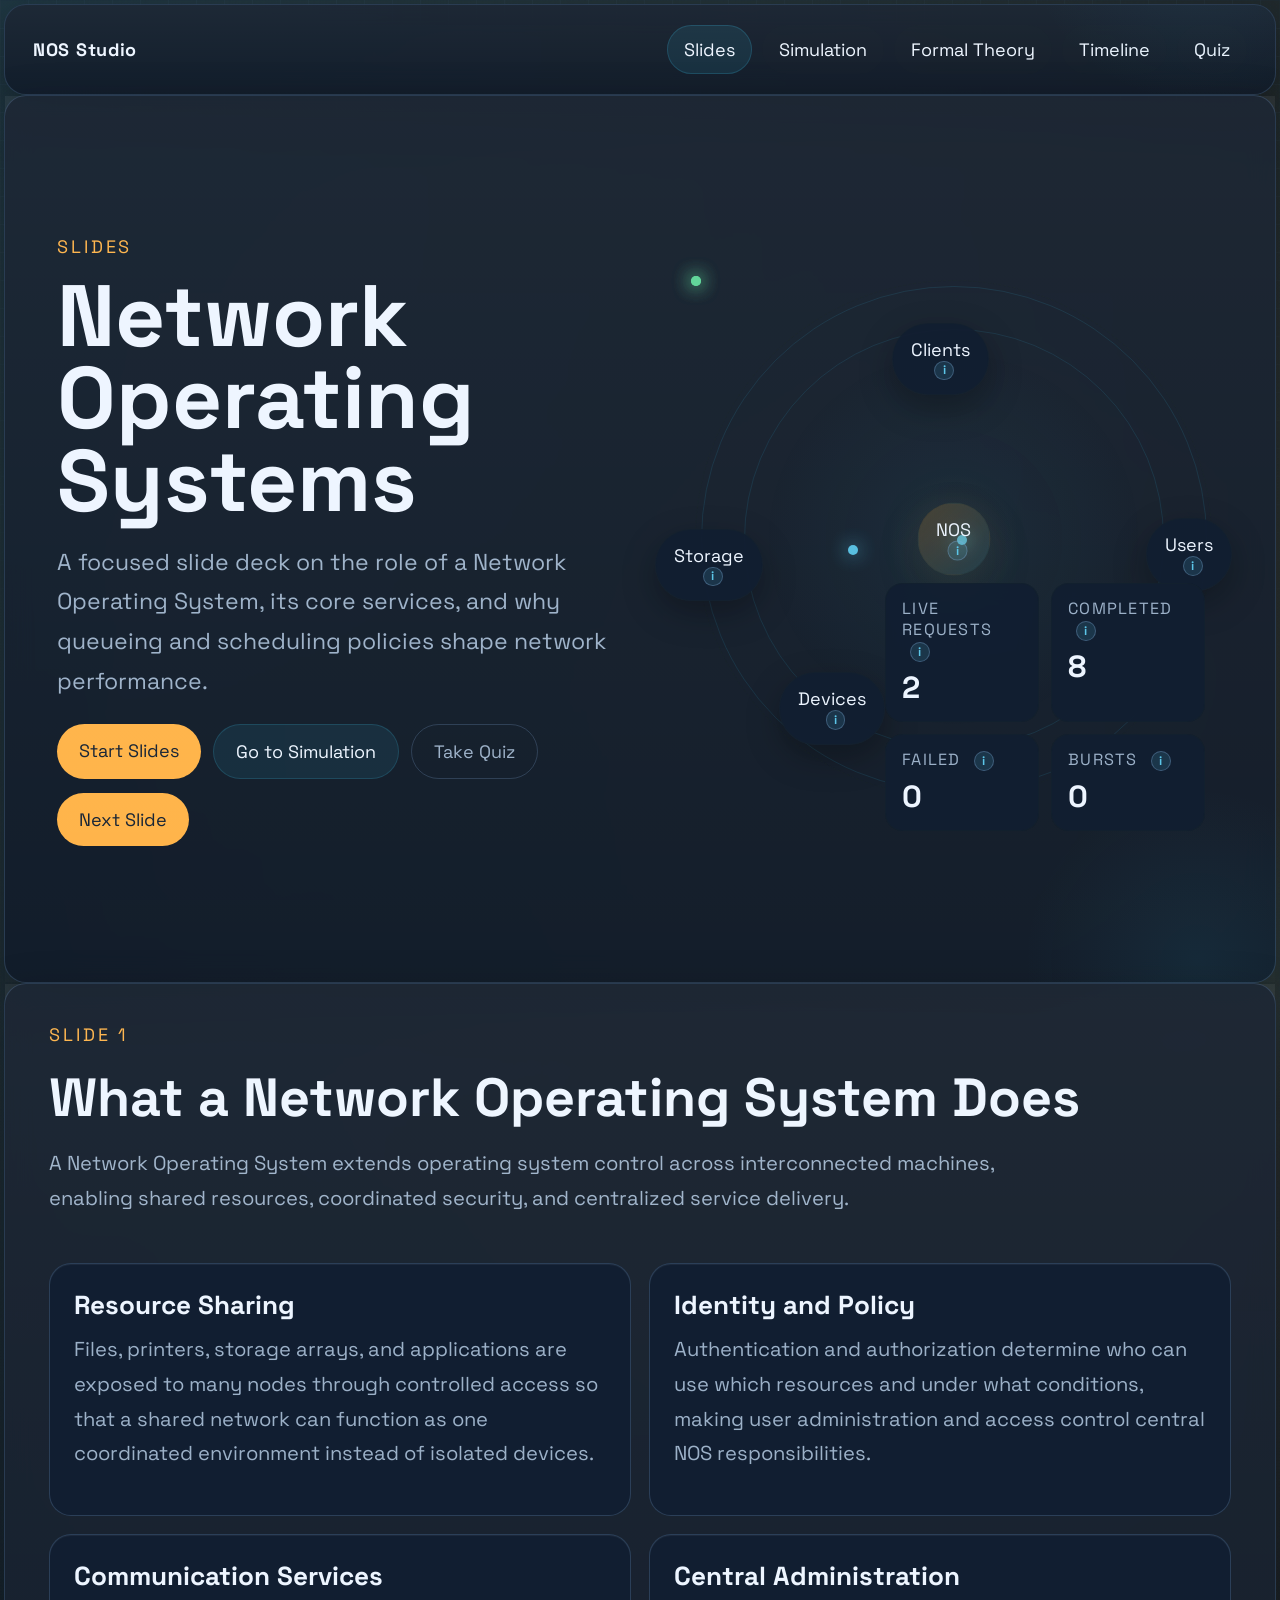
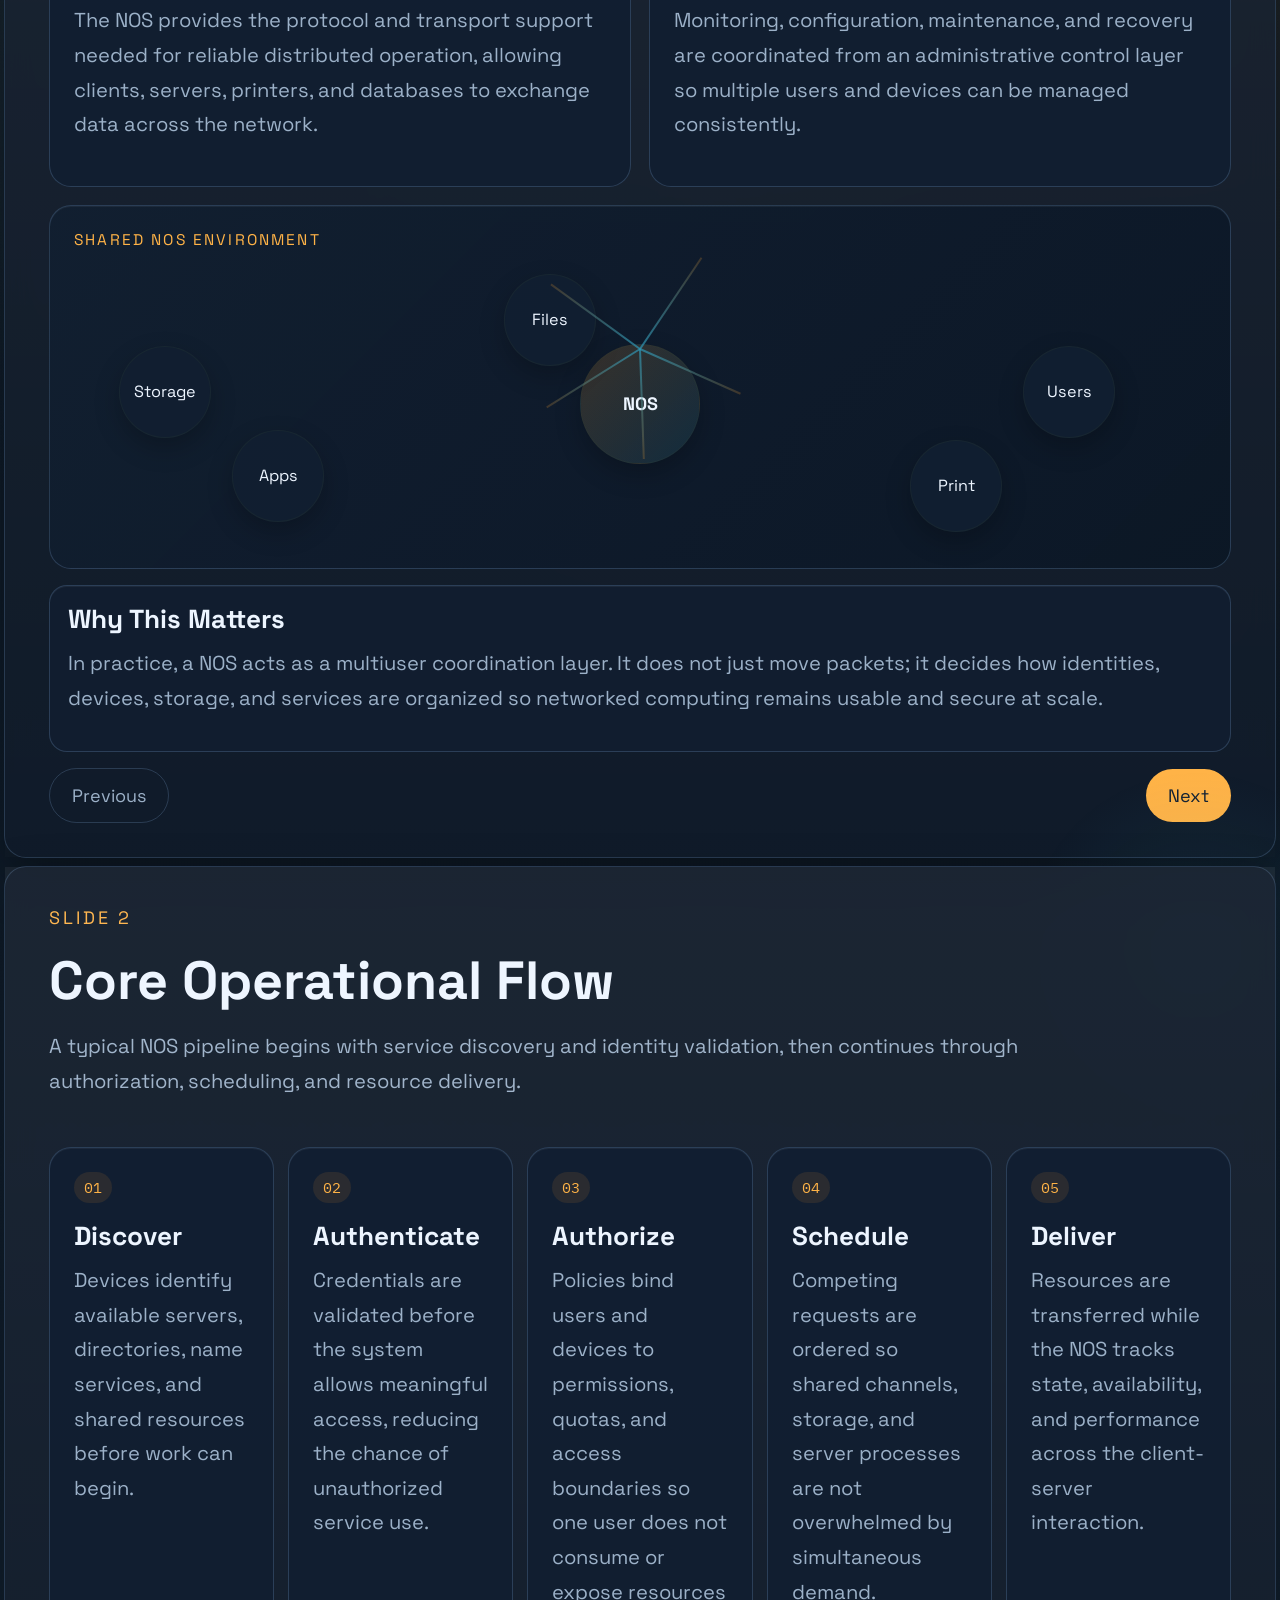
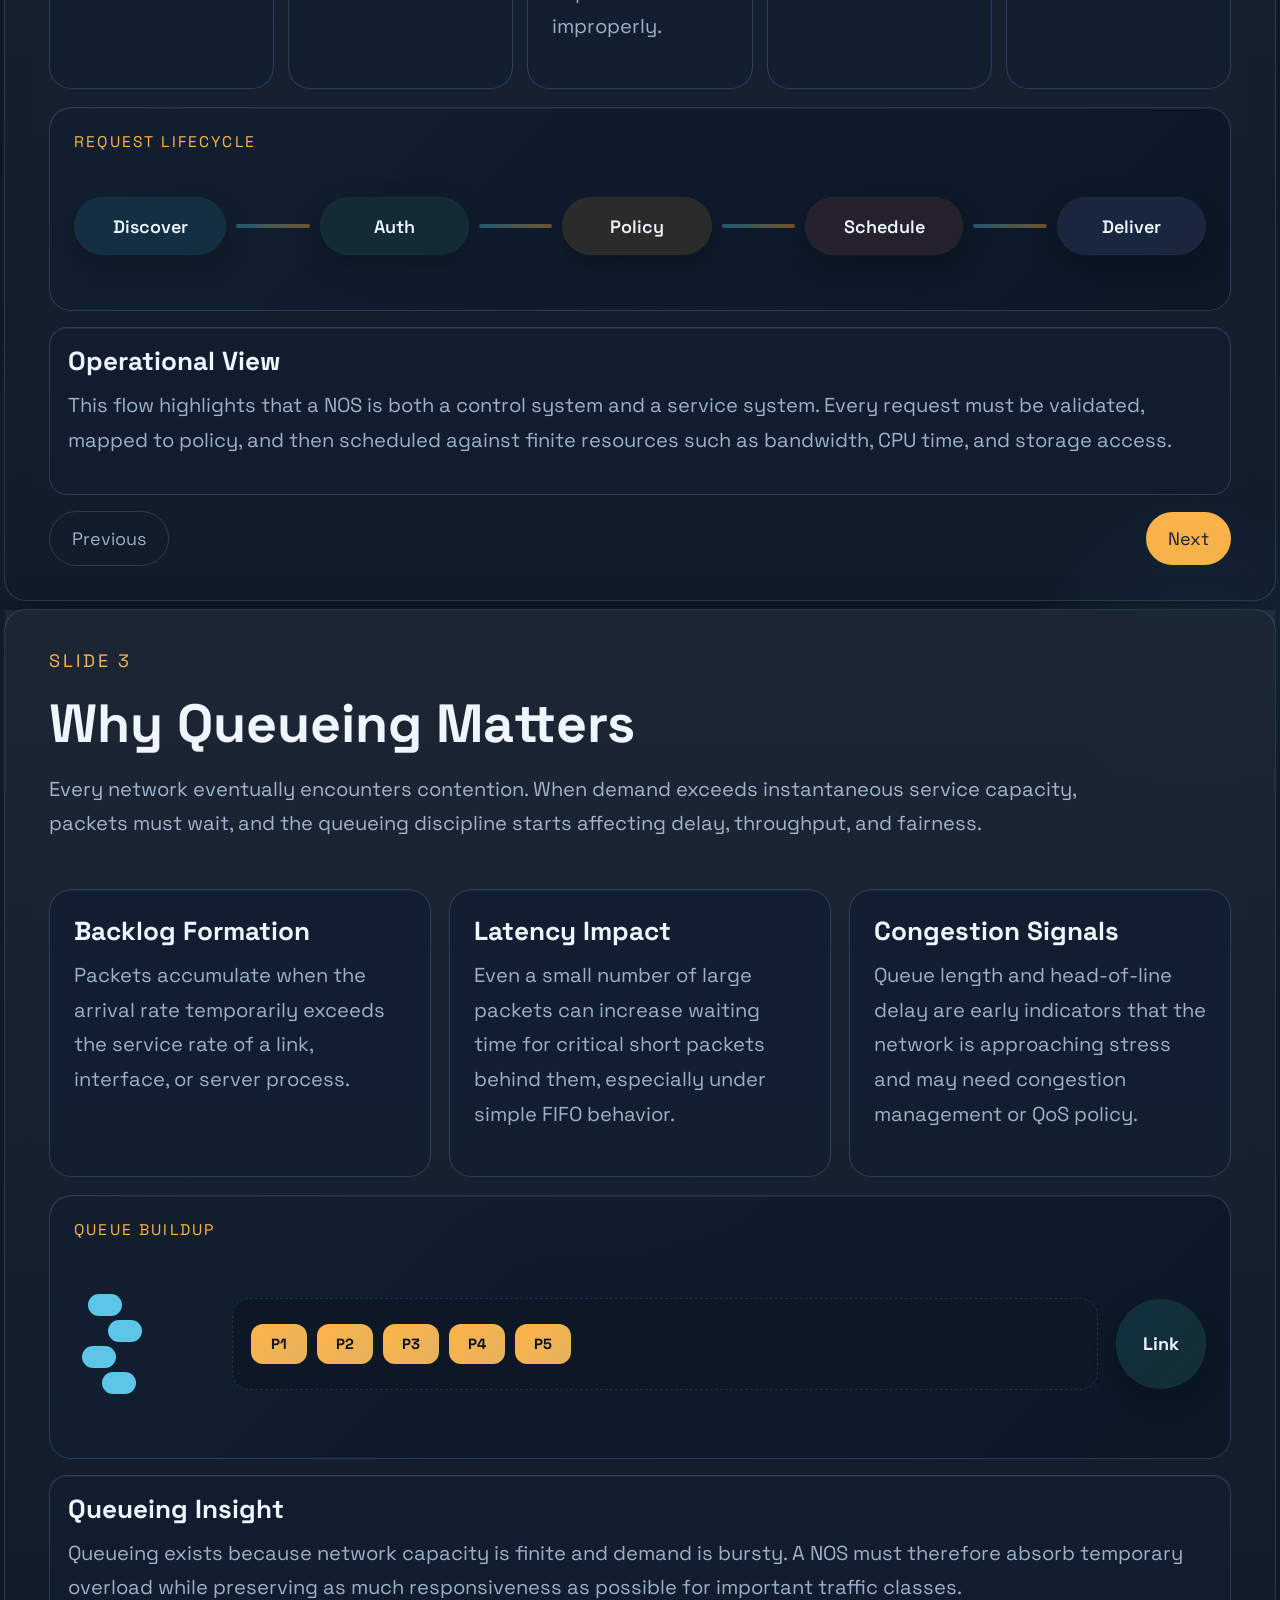
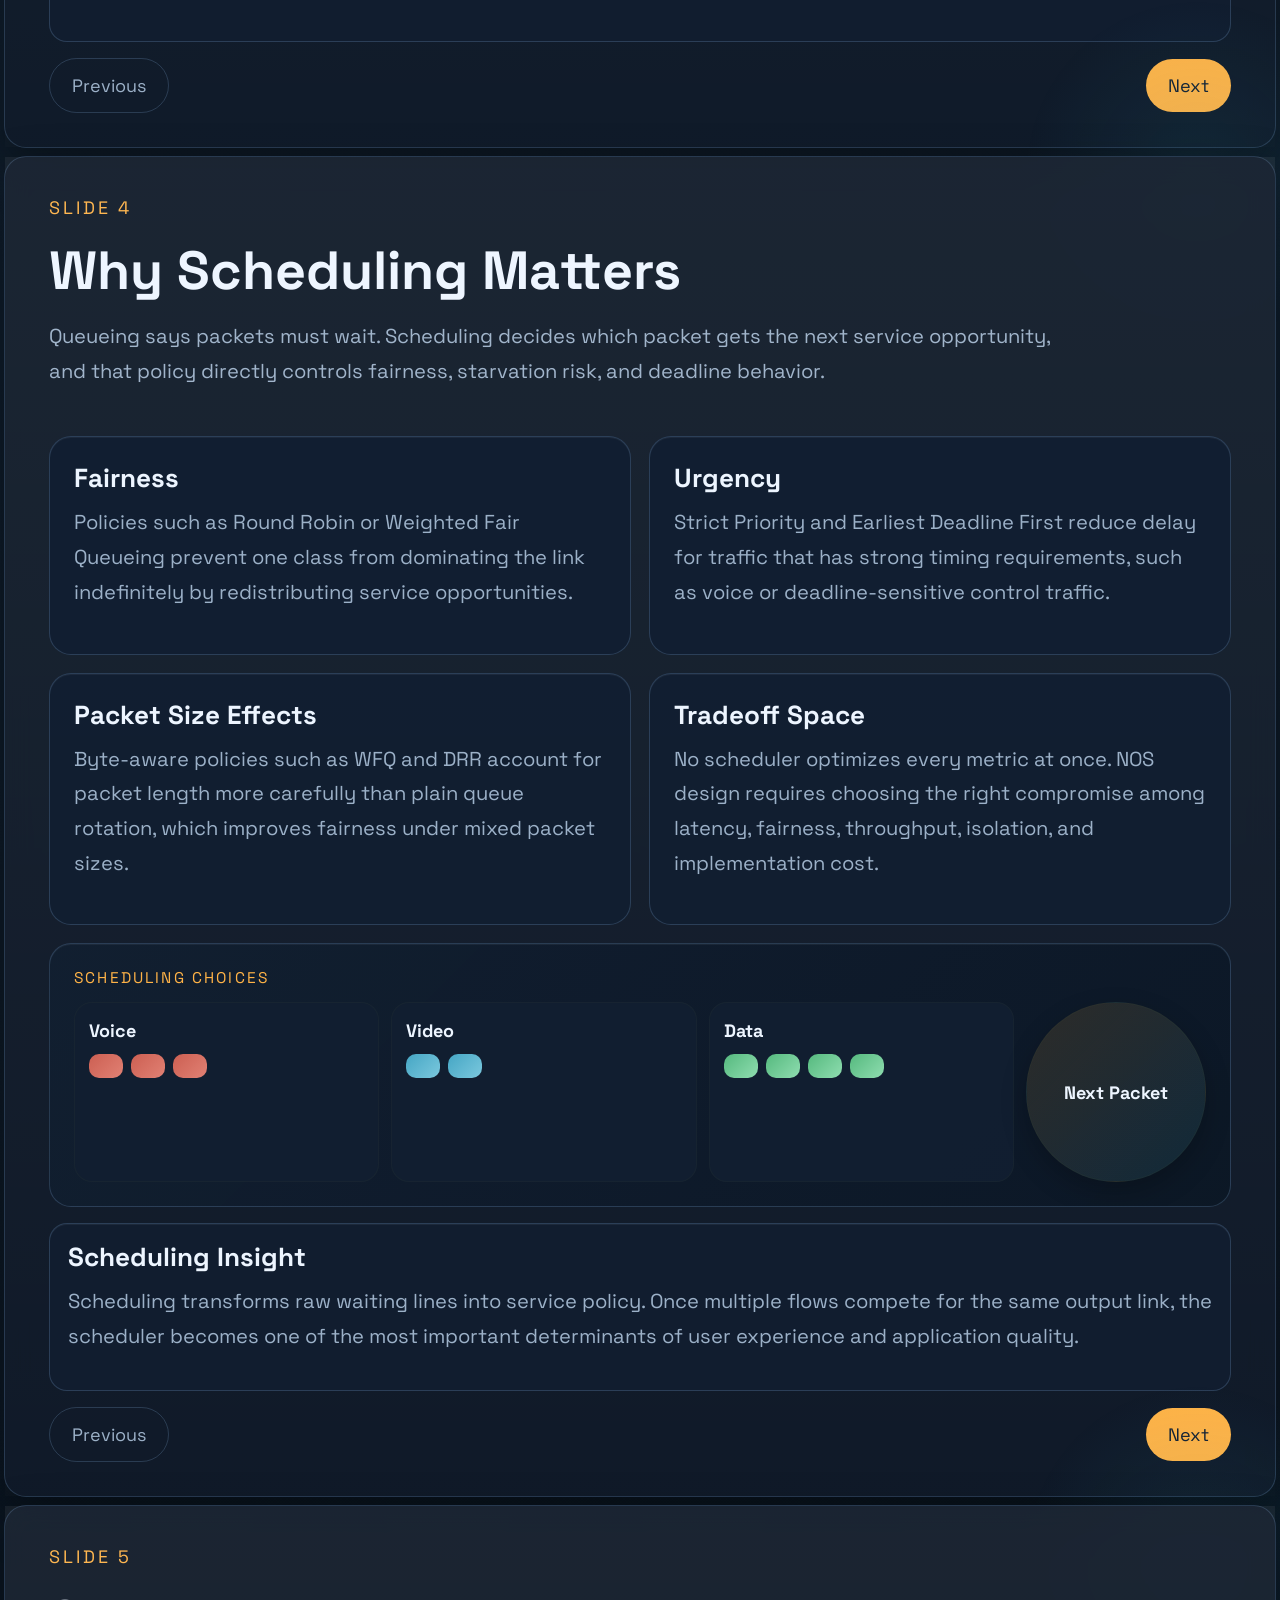
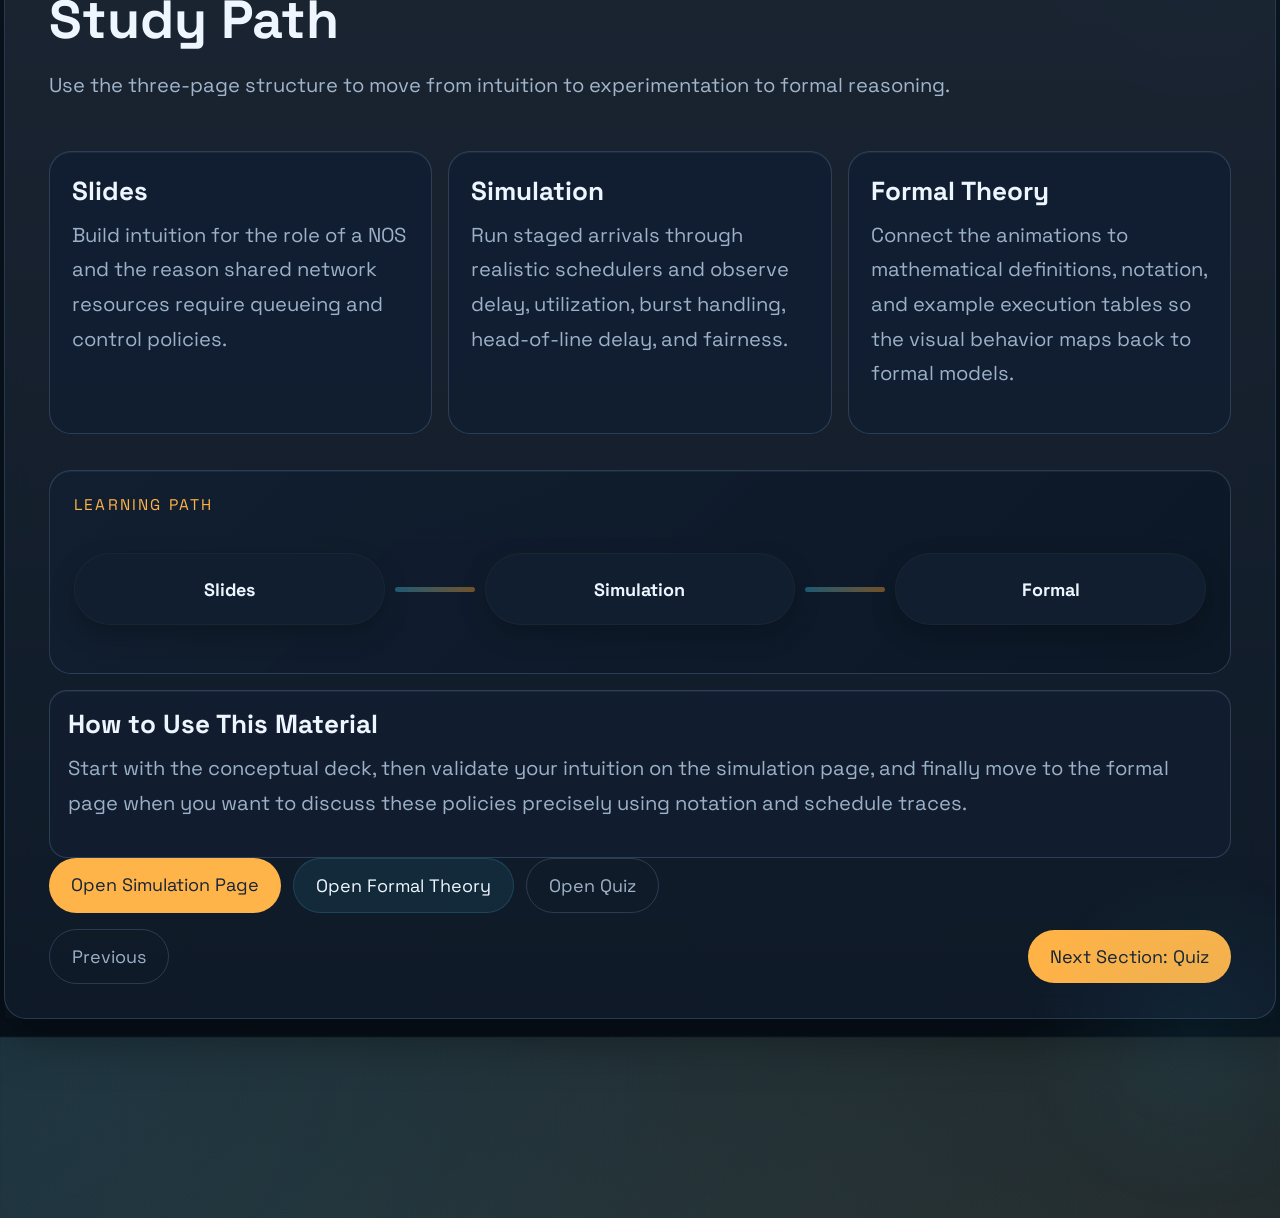
==== commit a7634aa0: "Removed references in slides" ====
--- a/index.html
+++ b/index.html
@@ -121,11 +121,6 @@
             In practice, a NOS acts as a multiuser coordination layer. It does not just move packets; it decides how identities, devices, storage, and services are organized so networked computing remains usable and secure at scale.
           </p>
         </div>
-        <div class="slide-references reveal">
-          <h3>References</h3>
-          <p>Britannica. (2026, January 16). <em>Operating system</em>. https://www.britannica.com/technology/operating-system</p>
-          <p>TechTarget. (2023, March 8). <em>What is a network operating system (NOS)?</em> https://www.techtarget.com/searchnetworking/definition/network-operating-system</p>
-        </div>
         <div class="slide-controls reveal">
           <a href="#slide-hero" class="button ghost">Previous</a>
           <a href="#slide-flow" class="button primary">Next</a>
@@ -188,11 +183,6 @@
             This flow highlights that a NOS is both a control system and a service system. Every request must be validated, mapped to policy, and then scheduled against finite resources such as bandwidth, CPU time, and storage access.
           </p>
         </div>
-        <div class="slide-references reveal">
-          <h3>References</h3>
-          <p>TechTarget. (2023, March 8). <em>What is a network operating system (NOS)?</em> https://www.techtarget.com/searchnetworking/definition/network-operating-system</p>
-          <p>TechTarget. (n.d.). <em>What is a computer network?</em> https://www.techtarget.com/searchnetworking/definition/network</p>
-        </div>
         <div class="slide-controls reveal">
           <a href="#fundamentals" class="button ghost">Previous</a>
           <a href="#slide-queueing" class="button primary">Next</a>
@@ -247,11 +237,6 @@
             Queueing exists because network capacity is finite and demand is bursty. A NOS must therefore absorb temporary overload while preserving as much responsiveness as possible for important traffic classes.
           </p>
         </div>
-        <div class="slide-references reveal">
-          <h3>References</h3>
-          <p>Cisco. (n.d.). <em>QoS congestion management (queueing)</em>. https://www.cisco.com/c/en/us/tech/quality-of-service-qos/qos-congestion-management-queueing/index.html</p>
-          <p>Cisco. (n.d.). <em>QoS frequently asked questions</em>. https://www.cisco.com/c/en/us/support/docs/quality-of-service-qos/qos-policing/22833-qos-faq.html</p>
-        </div>
         <div class="slide-controls reveal">
           <a href="#slide-flow" class="button ghost">Previous</a>
           <a href="#slide-scheduling" class="button primary">Next</a>
@@ -315,11 +300,6 @@
             Scheduling transforms raw waiting lines into service policy. Once multiple flows compete for the same output link, the scheduler becomes one of the most important determinants of user experience and application quality.
           </p>
         </div>
-        <div class="slide-references reveal">
-          <h3>References</h3>
-          <p>Cisco. (n.d.). <em>QoS congestion management (queueing)</em>. https://www.cisco.com/c/en/us/tech/quality-of-service-qos/qos-congestion-management-queueing/index.html</p>
-          <p>Cisco. (2021). <em>Quality of Service Configuration Guide, Cisco IOS XE 17.x: QoS scheduling</em>. https://www.cisco.com/c/en/us/td/docs/routers/ios/config/17-x/qos/b-quality-of-service/m_qos-scheduling.html</p>
-        </div>
         <div class="slide-controls reveal">
           <a href="#slide-queueing" class="button ghost">Previous</a>
           <a href="#slide-study-path" class="button primary">Next</a>
@@ -364,11 +344,6 @@
             Start with the conceptual deck, then validate your intuition on the simulation page, and finally move to the formal page when you want to discuss these policies precisely using notation and schedule traces.
           </p>
         </div>
-        <div class="slide-references reveal">
-          <h3>References</h3>
-          <p>TechTarget. (2023, March 8). <em>What is a network operating system (NOS)?</em> https://www.techtarget.com/searchnetworking/definition/network-operating-system</p>
-          <p>Cisco. (n.d.). <em>QoS congestion management (queueing)</em>. https://www.cisco.com/c/en/us/tech/quality-of-service-qos/qos-congestion-management-queueing/index.html</p>
-        </div>
         <div class="hero-actions">
           <a href="simulator.html" class="button primary">Open Simulation Page</a>
           <a href="formal.html" class="button secondary">Open Formal Theory</a>
--- a/styles.css
+++ b/styles.css
@@ -1283,6 +1283,57 @@
   min-height: auto;
 }
 
+.major-players {
+  margin-top: 20px;
+}
+
+.player-grid {
+  display: grid;
+  grid-template-columns: repeat(3, minmax(0, 1fr));
+  gap: 16px;
+}
+
+.player-card {
+  display: grid;
+  grid-template-columns: 76px 1fr;
+  gap: 16px;
+  align-items: center;
+  padding: 18px;
+  border-radius: 22px;
+  border: 1px solid var(--border);
+  background: linear-gradient(180deg, rgba(18, 31, 49, 0.96), rgba(12, 24, 38, 0.98));
+  box-shadow: inset 0 1px 0 rgba(255, 255, 255, 0.05);
+}
+
+.player-card h3 {
+  margin-bottom: 6px;
+}
+
+.player-card p {
+  margin-bottom: 0;
+  font-size: 1rem;
+}
+
+.player-mark {
+  width: 76px;
+  height: 76px;
+  border-radius: 22px;
+  display: grid;
+  place-items: center;
+  font-family: "IBM Plex Mono", monospace;
+  font-size: 1.4rem;
+  font-weight: 700;
+  color: #08131f;
+  box-shadow: 0 16px 26px rgba(0, 0, 0, 0.24);
+}
+
+.player-xerox .player-mark { background: linear-gradient(135deg, #9ac4f8, #d8e8ff); }
+.player-novell .player-mark { background: linear-gradient(135deg, #ffe082, #ffd054); }
+.player-cisco .player-mark { background: linear-gradient(135deg, #7edff0, #5cc6e8); }
+.player-microsoft .player-mark { background: linear-gradient(135deg, #8ed4ff, #ffb347); }
+.player-linux .player-mark { background: linear-gradient(135deg, #9fe6be, #70d7a2); }
+.player-people .player-mark { background: linear-gradient(135deg, #f7a498, #f37a71); }
+
 .timeline-stack {
   position: relative;
   display: grid;
@@ -1303,7 +1354,7 @@
 .timeline-card {
   position: relative;
   display: grid;
-  grid-template-columns: 150px minmax(0, 1fr);
+  grid-template-columns: 150px 220px minmax(0, 1fr);
   gap: 20px;
   align-items: start;
   padding: 20px 22px;
@@ -1356,10 +1407,64 @@
   font-size: 1rem;
 }
 
-.quiz-list {
-  display: grid;
-  gap: 18px;
-}
+.timeline-visual {
+  display: grid;
+  gap: 12px;
+  align-content: center;
+  min-height: 100%;
+  padding: 18px;
+  border-radius: 20px;
+  border: 1px solid rgba(127, 169, 214, 0.18);
+  background: rgba(12, 24, 38, 0.92);
+}
+
+.timeline-logo {
+  min-height: 90px;
+  border-radius: 18px;
+  display: grid;
+  place-items: center;
+  font-family: "IBM Plex Mono", monospace;
+  font-size: 1.3rem;
+  font-weight: 700;
+  color: #08131f;
+  letter-spacing: 0.06em;
+  text-transform: uppercase;
+}
+
+.timeline-company {
+  padding: 8px 12px;
+  border-radius: 999px;
+  width: fit-content;
+  background: rgba(92, 198, 232, 0.12);
+  color: var(--accent-2);
+  font-size: 0.9rem;
+}
+
+.timeline-faces {
+  display: flex;
+  gap: 10px;
+}
+
+.timeline-faces span {
+  width: 42px;
+  height: 42px;
+  border-radius: 50%;
+  display: grid;
+  place-items: center;
+  background: rgba(255, 179, 71, 0.18);
+  color: var(--accent);
+  font-family: "IBM Plex Mono", monospace;
+  font-weight: 700;
+}
+
+.visual-research .timeline-logo { background: linear-gradient(135deg, #9ac4f8, #d8e8ff); }
+.visual-novell .timeline-logo { background: linear-gradient(135deg, #ffe082, #ffd054); }
+.visual-cisco .timeline-logo { background: linear-gradient(135deg, #7edff0, #5cc6e8); }
+.visual-microsoft .timeline-logo { background: linear-gradient(135deg, #8ed4ff, #ffb347); }
+.visual-directory .timeline-logo { background: linear-gradient(135deg, #8ed4ff, #9fe6be); }
+.visual-modular .timeline-logo { background: linear-gradient(135deg, #b6efc7, #70d7a2); }
+.visual-sonic .timeline-logo { background: linear-gradient(135deg, #f7d27f, #7edff0); }
+.visual-open .timeline-logo { background: linear-gradient(135deg, #f7a498, #f7d27f); }
 
 .quiz-card {
   padding: 22px;
@@ -1367,6 +1472,55 @@
   border: 1px solid var(--border);
   background: var(--panel-strong);
   box-shadow: inset 0 1px 0 rgba(255, 255, 255, 0.05);
+}
+
+.quiz-nav {
+  display: grid;
+  grid-template-columns: repeat(10, minmax(0, 1fr));
+  gap: 10px;
+  margin-bottom: 18px;
+}
+
+.quiz-nav-item {
+  min-height: 54px;
+  border-radius: 16px;
+  border: 1px solid rgba(127, 169, 214, 0.18);
+  background: rgba(14, 24, 39, 0.9);
+  color: var(--text);
+  font-weight: 700;
+  box-shadow: none;
+}
+
+.quiz-nav-item.active {
+  border-color: rgba(92, 198, 232, 0.4);
+  background: rgba(18, 31, 49, 0.98);
+}
+
+.quiz-nav-item.correct {
+  border-color: rgba(98, 214, 154, 0.32);
+  color: var(--accent-3);
+}
+
+.quiz-nav-item.incorrect {
+  border-color: rgba(243, 122, 113, 0.34);
+  color: var(--critical);
+}
+
+.quiz-stage {
+  display: grid;
+}
+
+.quiz-stage-layout {
+  display: grid;
+  grid-template-columns: minmax(0, 1.2fr) minmax(340px, 0.8fr);
+  gap: 18px;
+  align-items: stretch;
+}
+
+.quiz-question-panel,
+.quiz-feedback-panel {
+  display: grid;
+  align-content: start;
 }
 
 .quiz-question-number {
@@ -1443,12 +1597,23 @@
 .quiz-feedback {
   display: grid;
   gap: 8px;
-  margin-top: 14px;
   padding: 16px 18px;
   border-radius: 16px;
   border: 1px solid rgba(127, 169, 214, 0.18);
   background: rgba(12, 24, 38, 0.94);
   color: var(--text);
+}
+
+.quiz-feedback-panel {
+  gap: 14px;
+}
+
+.quiz-feedback-panel .quiz-feedback {
+  min-height: 160px;
+}
+
+.quiz-feedback-summary {
+  min-height: 0;
 }
 
 .quiz-feedback.correct {
@@ -2046,12 +2211,18 @@
   .quiz-summary-grid,
   .quiz-toolbar,
   .quiz-scoreboard,
+  .player-grid,
+  .quiz-stage-layout,
   .timeline-card,
   .theory-grid,
   .details-grid,
   .queue-columns,
   .algorithm-layout {
     grid-template-columns: 1fr;
+  }
+
+  .quiz-nav {
+    grid-template-columns: repeat(5, minmax(0, 1fr));
   }
 
   .status-strip {
@@ -2135,6 +2306,10 @@
     grid-template-columns: 1fr;
   }
 
+  .quiz-nav {
+    grid-template-columns: repeat(3, minmax(0, 1fr));
+  }
+
   .queue-row {
     grid-template-columns: 1fr;
   }
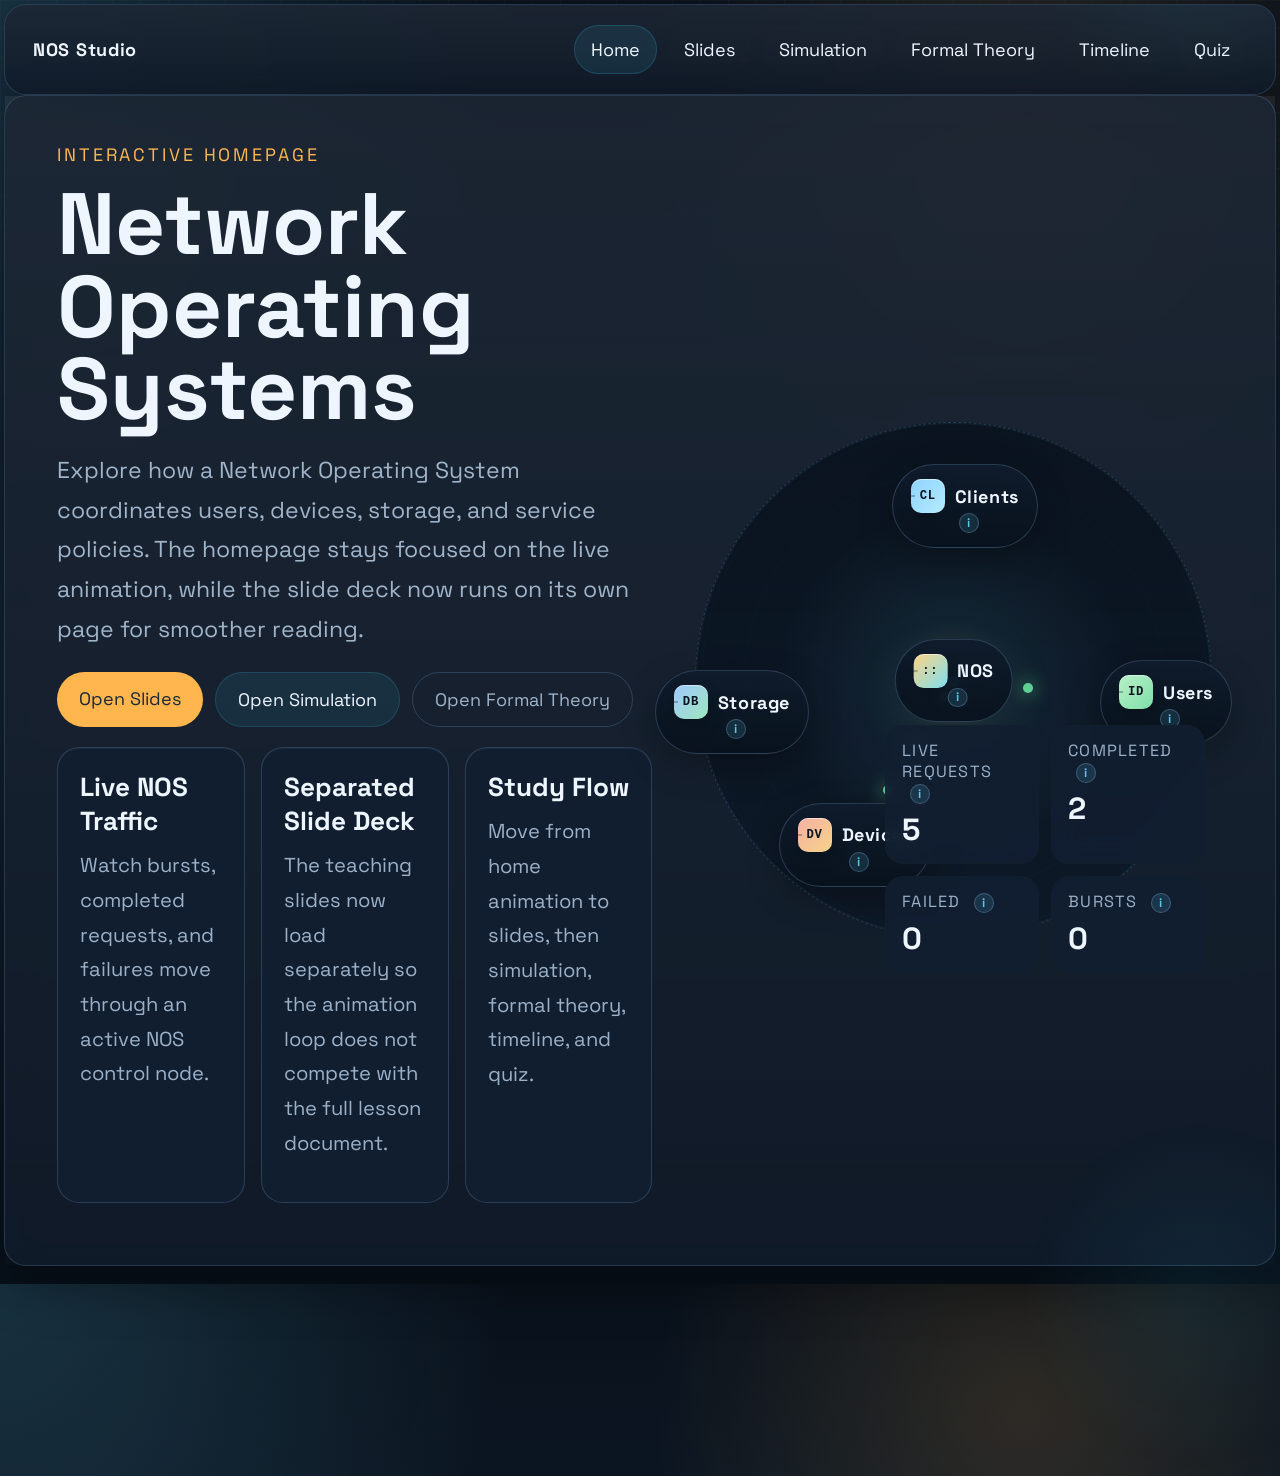
==== commit 5819009d: "Separate homepage and slides" ====
--- a/index.html
+++ b/index.html
@@ -3,18 +3,19 @@
 <head>
   <meta charset="UTF-8">
   <meta name="viewport" content="width=device-width, initial-scale=1.0">
-  <title>NOS Slides</title>
+  <title>NOS Studio</title>
   <link rel="preconnect" href="https://fonts.googleapis.com">
   <link rel="preconnect" href="https://fonts.gstatic.com" crossorigin>
   <link href="https://fonts.googleapis.com/css2?family=Space+Grotesk:wght@400;500;700&family=IBM+Plex+Mono:wght@400;500&display=swap" rel="stylesheet">
   <link rel="stylesheet" href="styles.css">
 </head>
-<body class="slides-page">
+<body class="home-page">
   <div class="page-shell">
     <nav class="top-nav slide-card">
       <a class="nav-brand" href="index.html">NOS Studio</a>
       <div class="nav-links">
-        <a class="nav-link active" href="index.html">Slides</a>
+        <a class="nav-link active" href="index.html">Home</a>
+        <a class="nav-link" href="slides.html">Slides</a>
         <a class="nav-link" href="simulator.html">Simulation</a>
         <a class="nav-link" href="formal.html">Formal Theory</a>
         <a class="nav-link" href="timeline.html">Timeline</a>
@@ -22,339 +23,95 @@
       </div>
     </nav>
 
-    <header id="slide-hero" class="hero slide-card">
+    <header class="hero slide-card home-hero">
       <div class="hero-copy">
-        <p class="eyebrow">Slides</p>
+        <p class="eyebrow">Interactive Homepage</p>
         <h1>Network Operating Systems</h1>
         <p class="hero-text">
-          A focused slide deck on the role of a Network Operating System, its core services,
-          and why queueing and scheduling policies shape network performance.
+          Explore how a Network Operating System coordinates users, devices, storage, and service policies.
+          The homepage stays focused on the live animation, while the slide deck now runs on its own page for smoother reading.
         </p>
         <div class="hero-actions">
-          <a href="#fundamentals" class="button primary">Start Slides</a>
-          <a href="simulator.html" class="button secondary">Go to Simulation</a>
-          <a href="quiz.html" class="button ghost">Take Quiz</a>
+          <a href="slides.html" class="button primary">Open Slides</a>
+          <a href="simulator.html" class="button secondary">Open Simulation</a>
+          <a href="formal.html" class="button ghost">Open Formal Theory</a>
         </div>
-        <div class="slide-controls hero-slide-controls">
-          <a href="#fundamentals" class="button primary">Next Slide</a>
+        <div class="lab-overview home-overview">
+          <article class="overview-card reveal">
+            <h3>Live NOS Traffic</h3>
+            <p>Watch bursts, completed requests, and failures move through an active NOS control node.</p>
+          </article>
+          <article class="overview-card reveal">
+            <h3>Separated Slide Deck</h3>
+            <p>The teaching slides now load separately so the animation loop does not compete with the full lesson document.</p>
+          </article>
+          <article class="overview-card reveal">
+            <h3>Study Flow</h3>
+            <p>Move from home animation to slides, then simulation, formal theory, timeline, and quiz.</p>
+          </article>
         </div>
       </div>
       <div class="hero-visual" aria-hidden="true">
         <div class="network-orbit orbit-a"></div>
         <div class="network-orbit orbit-b"></div>
-        <div class="network-core">
-          <span class="node server">NOS <span class="info-tip info-tip-inline"><button class="info-trigger" type="button" aria-label="Explain NOS server">i</button><span class="info-bubble">The NOS node represents the shared control point that authenticates requests, applies policy, and coordinates access to network resources.</span></span></span>
-          <span class="node client one">Clients <span class="info-tip info-tip-inline"><button class="info-trigger" type="button" aria-label="Explain clients">i</button><span class="info-bubble">Clients are endpoints that ask the NOS for services such as file access, printing, authentication, or application use.</span></span></span>
-          <span class="node client two">Users <span class="info-tip info-tip-inline"><button class="info-trigger" type="button" aria-label="Explain users">i</button><span class="info-bubble">Users represent human demand entering the network. Their actions create bursts, retries, and competing service requests.</span></span></span>
-          <span class="node client three">Devices <span class="info-tip info-tip-inline"><button class="info-trigger" type="button" aria-label="Explain devices">i</button><span class="info-bubble">Devices are networked endpoints such as terminals, workstations, cameras, or phones that generate traffic for shared infrastructure.</span></span></span>
-          <span class="node client four">Storage <span class="info-tip info-tip-inline"><button class="info-trigger" type="button" aria-label="Explain storage">i</button><span class="info-bubble">Storage stands for shared filesystems and data services that must be coordinated so many clients can use them safely.</span></span></span>
+        <div class="network-core tech-network-core">
+          <span class="node server">
+            <span class="node-shell">
+              <span class="node-icon icon-server">::</span>
+              <span class="node-copy">NOS</span>
+            </span>
+            <span class="info-tip info-tip-inline"><button class="info-trigger" type="button" aria-label="Explain NOS server">i</button><span class="info-bubble">The NOS node represents the shared control point that authenticates requests, applies policy, and coordinates access to network resources.</span></span>
+          </span>
+          <span class="node client one">
+            <span class="node-shell">
+              <span class="node-icon icon-clients">CL</span>
+              <span class="node-copy">Clients</span>
+            </span>
+            <span class="info-tip info-tip-inline"><button class="info-trigger" type="button" aria-label="Explain clients">i</button><span class="info-bubble">Clients are endpoints asking the NOS for shared services such as files, applications, print access, or directory lookups.</span></span>
+          </span>
+          <span class="node client two">
+            <span class="node-shell">
+              <span class="node-icon icon-users">ID</span>
+              <span class="node-copy">Users</span>
+            </span>
+            <span class="info-tip info-tip-inline"><button class="info-trigger" type="button" aria-label="Explain users">i</button><span class="info-bubble">Users represent interactive demand that creates bursts, retries, and policy-sensitive requests in the network.</span></span>
+          </span>
+          <span class="node client three">
+            <span class="node-shell">
+              <span class="node-icon icon-devices">DV</span>
+              <span class="node-copy">Devices</span>
+            </span>
+            <span class="info-tip info-tip-inline"><button class="info-trigger" type="button" aria-label="Explain devices">i</button><span class="info-bubble">Devices stand for workstations, phones, cameras, terminals, and other endpoints participating in the NOS environment.</span></span>
+          </span>
+          <span class="node client four">
+            <span class="node-shell">
+              <span class="node-icon icon-storage">DB</span>
+              <span class="node-copy">Storage</span>
+            </span>
+            <span class="info-tip info-tip-inline"><button class="info-trigger" type="button" aria-label="Explain storage">i</button><span class="info-bubble">Storage represents shared filesystems and persistent services that need coordinated access and security rules.</span></span>
+          </span>
           <div id="requestLayer" class="request-layer"></div>
         </div>
         <div class="hero-status-board">
           <div class="status-mini">
-            <span class="status-label">Live Requests <span class="info-tip info-tip-inline"><button class="info-trigger" type="button" aria-label="Explain live requests">i</button><span class="info-bubble">Requests that have been sent by a node and are still travelling to the NOS or waiting for a result.</span></span></span>
+            <span class="status-label">Live Requests <span class="info-tip info-tip-inline"><button class="info-trigger" type="button" aria-label="Explain live requests">i</button><span class="info-bubble">Requests that are currently moving toward the NOS or waiting for a response.</span></span></span>
             <strong id="liveRequests">0</strong>
           </div>
           <div class="status-mini">
-            <span class="status-label">Completed <span class="info-tip info-tip-inline"><button class="info-trigger" type="button" aria-label="Explain completed requests">i</button><span class="info-bubble">Requests that successfully reached the NOS and received a successful service response.</span></span></span>
+            <span class="status-label">Completed <span class="info-tip info-tip-inline"><button class="info-trigger" type="button" aria-label="Explain completed requests">i</button><span class="info-bubble">Requests that successfully reached the NOS and received a successful result.</span></span></span>
             <strong id="completedRequests">0</strong>
           </div>
           <div class="status-mini">
-            <span class="status-label">Failed <span class="info-tip info-tip-inline"><button class="info-trigger" type="button" aria-label="Explain failed requests">i</button><span class="info-bubble">Requests that did not complete successfully. This visualizes timeouts, congestion, denial, or service failure.</span></span></span>
+            <span class="status-label">Failed <span class="info-tip info-tip-inline"><button class="info-trigger" type="button" aria-label="Explain failed requests">i</button><span class="info-bubble">Requests that failed due to congestion, denial, timeouts, or service failure.</span></span></span>
             <strong id="failedRequests">0</strong>
           </div>
           <div class="status-mini">
-            <span class="status-label">Bursts <span class="info-tip info-tip-inline"><button class="info-trigger" type="button" aria-label="Explain burst traffic">i</button><span class="info-bubble">Burst traffic means many requests arrive close together in time, which is exactly what creates queues and scheduling pressure.</span></span></span>
+            <span class="status-label">Bursts <span class="info-tip info-tip-inline"><button class="info-trigger" type="button" aria-label="Explain burst traffic">i</button><span class="info-bubble">Burst traffic means many requests arrive in a tight time window, which is what creates queues and scheduling pressure.</span></span></span>
             <strong id="burstRequests">0</strong>
           </div>
         </div>
       </div>
     </header>
-
-    <main>
-      <section id="fundamentals" class="slide-card section-block">
-        <div class="section-heading">
-          <p class="eyebrow">Slide 1</p>
-          <h2>What a Network Operating System Does</h2>
-          <p>
-            A Network Operating System extends operating system control across interconnected machines,
-            enabling shared resources, coordinated security, and centralized service delivery.
-          </p>
-        </div>
-        <div class="concept-grid">
-          <article class="concept-panel reveal">
-            <h3>Resource Sharing</h3>
-            <p>Files, printers, storage arrays, and applications are exposed to many nodes through controlled access so that a shared network can function as one coordinated environment instead of isolated devices.</p>
-          </article>
-          <article class="concept-panel reveal">
-            <h3>Identity and Policy</h3>
-            <p>Authentication and authorization determine who can use which resources and under what conditions, making user administration and access control central NOS responsibilities.</p>
-          </article>
-          <article class="concept-panel reveal">
-            <h3>Communication Services</h3>
-            <p>The NOS provides the protocol and transport support needed for reliable distributed operation, allowing clients, servers, printers, and databases to exchange data across the network.</p>
-          </article>
-          <article class="concept-panel reveal">
-            <h3>Central Administration</h3>
-            <p>Monitoring, configuration, maintenance, and recovery are coordinated from an administrative control layer so multiple users and devices can be managed consistently.</p>
-          </article>
-        </div>
-        <div class="slide-visual slide-visual-network reveal" aria-hidden="true">
-          <div class="visual-title">Shared NOS Environment</div>
-          <div class="shared-network">
-            <div class="shared-core">NOS</div>
-            <div class="shared-leaf leaf-a">Files</div>
-            <div class="shared-leaf leaf-b">Users</div>
-            <div class="shared-leaf leaf-c">Print</div>
-            <div class="shared-leaf leaf-d">Apps</div>
-            <div class="shared-leaf leaf-e">Storage</div>
-            <span class="shared-link link-a"></span>
-            <span class="shared-link link-b"></span>
-            <span class="shared-link link-c"></span>
-            <span class="shared-link link-d"></span>
-            <span class="shared-link link-e"></span>
-          </div>
-        </div>
-        <div class="slide-summary reveal">
-          <h3>Why This Matters</h3>
-          <p>
-            In practice, a NOS acts as a multiuser coordination layer. It does not just move packets; it decides how identities, devices, storage, and services are organized so networked computing remains usable and secure at scale.
-          </p>
-        </div>
-        <div class="slide-controls reveal">
-          <a href="#slide-hero" class="button ghost">Previous</a>
-          <a href="#slide-flow" class="button primary">Next</a>
-        </div>
-      </section>
-
-      <section id="slide-flow" class="slide-card section-block">
-        <div class="section-heading">
-          <p class="eyebrow">Slide 2</p>
-          <h2>Core Operational Flow</h2>
-          <p>
-            A typical NOS pipeline begins with service discovery and identity validation, then continues
-            through authorization, scheduling, and resource delivery.
-          </p>
-        </div>
-        <div class="pipeline">
-          <div class="pipeline-step reveal">
-            <span class="step-number">01</span>
-            <h3>Discover</h3>
-            <p>Devices identify available servers, directories, name services, and shared resources before work can begin.</p>
-          </div>
-          <div class="pipeline-step reveal">
-            <span class="step-number">02</span>
-            <h3>Authenticate</h3>
-            <p>Credentials are validated before the system allows meaningful access, reducing the chance of unauthorized service use.</p>
-          </div>
-          <div class="pipeline-step reveal">
-            <span class="step-number">03</span>
-            <h3>Authorize</h3>
-            <p>Policies bind users and devices to permissions, quotas, and access boundaries so one user does not consume or expose resources improperly.</p>
-          </div>
-          <div class="pipeline-step reveal">
-            <span class="step-number">04</span>
-            <h3>Schedule</h3>
-            <p>Competing requests are ordered so shared channels, storage, and server processes are not overwhelmed by simultaneous demand.</p>
-          </div>
-          <div class="pipeline-step reveal">
-            <span class="step-number">05</span>
-            <h3>Deliver</h3>
-            <p>Resources are transferred while the NOS tracks state, availability, and performance across the client-server interaction.</p>
-          </div>
-        </div>
-        <div class="slide-visual slide-visual-flow reveal" aria-hidden="true">
-          <div class="visual-title">Request Lifecycle</div>
-          <div class="flow-ribbon">
-            <div class="flow-stop stop-discover">Discover</div>
-            <div class="flow-arrow"></div>
-            <div class="flow-stop stop-auth">Auth</div>
-            <div class="flow-arrow"></div>
-            <div class="flow-stop stop-policy">Policy</div>
-            <div class="flow-arrow"></div>
-            <div class="flow-stop stop-schedule">Schedule</div>
-            <div class="flow-arrow"></div>
-            <div class="flow-stop stop-deliver">Deliver</div>
-          </div>
-        </div>
-        <div class="slide-summary reveal">
-          <h3>Operational View</h3>
-          <p>
-            This flow highlights that a NOS is both a control system and a service system. Every request must be validated, mapped to policy, and then scheduled against finite resources such as bandwidth, CPU time, and storage access.
-          </p>
-        </div>
-        <div class="slide-controls reveal">
-          <a href="#fundamentals" class="button ghost">Previous</a>
-          <a href="#slide-queueing" class="button primary">Next</a>
-        </div>
-      </section>
-
-      <section id="slide-queueing" class="slide-card section-block">
-        <div class="section-heading">
-          <p class="eyebrow">Slide 3</p>
-          <h2>Why Queueing Matters</h2>
-          <p>
-            Every network eventually encounters contention. When demand exceeds instantaneous service capacity,
-            packets must wait, and the queueing discipline starts affecting delay, throughput, and fairness.
-          </p>
-        </div>
-        <div class="insight-layout triple-grid">
-          <div class="insight-card reveal">
-            <h3>Backlog Formation</h3>
-            <p>Packets accumulate when the arrival rate temporarily exceeds the service rate of a link, interface, or server process.</p>
-          </div>
-          <div class="insight-card reveal">
-            <h3>Latency Impact</h3>
-            <p>Even a small number of large packets can increase waiting time for critical short packets behind them, especially under simple FIFO behavior.</p>
-          </div>
-          <div class="insight-card reveal">
-            <h3>Congestion Signals</h3>
-            <p>Queue length and head-of-line delay are early indicators that the network is approaching stress and may need congestion management or QoS policy.</p>
-          </div>
-        </div>
-        <div class="slide-visual slide-visual-queue reveal" aria-hidden="true">
-          <div class="visual-title">Queue Buildup</div>
-          <div class="queue-illustration">
-            <div class="packet-stream">
-              <span class="mini-packet p1"></span>
-              <span class="mini-packet p2"></span>
-              <span class="mini-packet p3"></span>
-              <span class="mini-packet p4"></span>
-            </div>
-            <div class="buffer-lane">
-              <span class="queued-packet q1">P1</span>
-              <span class="queued-packet q2">P2</span>
-              <span class="queued-packet q3">P3</span>
-              <span class="queued-packet q4">P4</span>
-              <span class="queued-packet q5">P5</span>
-            </div>
-            <div class="service-gate">Link</div>
-          </div>
-        </div>
-        <div class="slide-summary reveal">
-          <h3>Queueing Insight</h3>
-          <p>
-            Queueing exists because network capacity is finite and demand is bursty. A NOS must therefore absorb temporary overload while preserving as much responsiveness as possible for important traffic classes.
-          </p>
-        </div>
-        <div class="slide-controls reveal">
-          <a href="#slide-flow" class="button ghost">Previous</a>
-          <a href="#slide-scheduling" class="button primary">Next</a>
-        </div>
-      </section>
-
-      <section id="slide-scheduling" class="slide-card section-block">
-        <div class="section-heading">
-          <p class="eyebrow">Slide 4</p>
-          <h2>Why Scheduling Matters</h2>
-          <p>
-            Queueing says packets must wait. Scheduling decides which packet gets the next service opportunity,
-            and that policy directly controls fairness, starvation risk, and deadline behavior.
-          </p>
-        </div>
-        <div class="concept-grid">
-          <article class="concept-panel reveal">
-            <h3>Fairness</h3>
-            <p>Policies such as Round Robin or Weighted Fair Queueing prevent one class from dominating the link indefinitely by redistributing service opportunities.</p>
-          </article>
-          <article class="concept-panel reveal">
-            <h3>Urgency</h3>
-            <p>Strict Priority and Earliest Deadline First reduce delay for traffic that has strong timing requirements, such as voice or deadline-sensitive control traffic.</p>
-          </article>
-          <article class="concept-panel reveal">
-            <h3>Packet Size Effects</h3>
-            <p>Byte-aware policies such as WFQ and DRR account for packet length more carefully than plain queue rotation, which improves fairness under mixed packet sizes.</p>
-          </article>
-          <article class="concept-panel reveal">
-            <h3>Tradeoff Space</h3>
-            <p>No scheduler optimizes every metric at once. NOS design requires choosing the right compromise among latency, fairness, throughput, isolation, and implementation cost.</p>
-          </article>
-        </div>
-        <div class="slide-visual slide-visual-scheduling reveal" aria-hidden="true">
-          <div class="visual-title">Scheduling Choices</div>
-          <div class="scheduler-board">
-            <div class="scheduler-queue priority-queue">
-              <span>Voice</span>
-              <div class="scheduler-chips">
-                <i></i><i></i><i></i>
-              </div>
-            </div>
-            <div class="scheduler-queue weighted-queue">
-              <span>Video</span>
-              <div class="scheduler-chips">
-                <i></i><i></i>
-              </div>
-            </div>
-            <div class="scheduler-queue best-effort-queue">
-              <span>Data</span>
-              <div class="scheduler-chips">
-                <i></i><i></i><i></i><i></i>
-              </div>
-            </div>
-            <div class="scheduler-decision">Next Packet</div>
-          </div>
-        </div>
-        <div class="slide-summary reveal">
-          <h3>Scheduling Insight</h3>
-          <p>
-            Scheduling transforms raw waiting lines into service policy. Once multiple flows compete for the same output link, the scheduler becomes one of the most important determinants of user experience and application quality.
-          </p>
-        </div>
-        <div class="slide-controls reveal">
-          <a href="#slide-queueing" class="button ghost">Previous</a>
-          <a href="#slide-study-path" class="button primary">Next</a>
-        </div>
-      </section>
-
-      <section id="slide-study-path" class="slide-card section-block">
-        <div class="section-heading">
-          <p class="eyebrow">Slide 5</p>
-          <h2>Study Path</h2>
-          <p>
-            Use the three-page structure to move from intuition to experimentation to formal reasoning.
-          </p>
-        </div>
-        <div class="lab-overview">
-          <article class="overview-card reveal">
-            <h3>Slides</h3>
-            <p>Build intuition for the role of a NOS and the reason shared network resources require queueing and control policies.</p>
-          </article>
-          <article class="overview-card reveal">
-            <h3>Simulation</h3>
-            <p>Run staged arrivals through realistic schedulers and observe delay, utilization, burst handling, head-of-line delay, and fairness.</p>
-          </article>
-          <article class="overview-card reveal">
-            <h3>Formal Theory</h3>
-            <p>Connect the animations to mathematical definitions, notation, and example execution tables so the visual behavior maps back to formal models.</p>
-          </article>
-        </div>
-        <div class="slide-visual slide-visual-path reveal" aria-hidden="true">
-          <div class="visual-title">Learning Path</div>
-          <div class="path-diagram">
-            <div class="path-node">Slides</div>
-            <div class="path-connector"></div>
-            <div class="path-node">Simulation</div>
-            <div class="path-connector"></div>
-            <div class="path-node">Formal</div>
-          </div>
-        </div>
-        <div class="slide-summary reveal">
-          <h3>How to Use This Material</h3>
-          <p>
-            Start with the conceptual deck, then validate your intuition on the simulation page, and finally move to the formal page when you want to discuss these policies precisely using notation and schedule traces.
-          </p>
-        </div>
-        <div class="hero-actions">
-          <a href="simulator.html" class="button primary">Open Simulation Page</a>
-          <a href="formal.html" class="button secondary">Open Formal Theory</a>
-          <a href="quiz.html" class="button ghost">Open Quiz</a>
-        </div>
-        <div class="slide-controls reveal">
-          <a href="#slide-scheduling" class="button ghost">Previous</a>
-          <a href="quiz.html" class="button primary">Next Section: Quiz</a>
-        </div>
-      </section>
-    </main>
   </div>
 
   <script src="info.js"></script>
--- a/styles.css
+++ b/styles.css
@@ -337,6 +337,18 @@
   place-items: center;
 }
 
+.home-overview {
+  margin-top: 20px;
+}
+
+.static-hero-visual {
+  min-height: 460px;
+}
+
+.slide-hero-network {
+  width: min(520px, 100%);
+}
+
 .network-core {
   position: relative;
   width: min(520px, 96%);
@@ -379,6 +391,77 @@
   box-shadow: 0 12px 34px rgba(0, 0, 0, 0.28);
   z-index: 2;
   color: var(--text);
+}
+
+.node-shell {
+  display: inline-flex;
+  align-items: center;
+  gap: 10px;
+}
+
+.node-copy {
+  font-weight: 700;
+  letter-spacing: 0.03em;
+}
+
+.node-icon {
+  position: relative;
+  width: 34px;
+  height: 34px;
+  border-radius: 10px;
+  display: inline-grid;
+  place-items: center;
+  font-family: "IBM Plex Mono", monospace;
+  font-size: 0.68rem;
+  font-weight: 700;
+  letter-spacing: 0.06em;
+  color: #08131f;
+  background: linear-gradient(135deg, #93def7, #ffcf70);
+  box-shadow: inset 0 1px 0 rgba(255, 255, 255, 0.5), 0 8px 16px rgba(0, 0, 0, 0.18);
+}
+
+.node-icon::before,
+.node-icon::after {
+  content: "";
+  position: absolute;
+  background: rgba(8, 19, 31, 0.28);
+}
+
+.node-icon::before {
+  width: 12px;
+  height: 2px;
+  left: -8px;
+  top: 50%;
+  transform: translateY(-50%);
+}
+
+.node-icon::after {
+  width: 2px;
+  height: 12px;
+  right: -6px;
+  top: 50%;
+  transform: translateY(-50%);
+}
+
+.icon-server { background: linear-gradient(135deg, #ffd483, #7edff0); }
+.icon-clients { background: linear-gradient(135deg, #8fd3ff, #b4ecff); }
+.icon-users { background: linear-gradient(135deg, #b8f0c7, #7fdfa8); }
+.icon-devices { background: linear-gradient(135deg, #f7b0a5, #f5d388); }
+.icon-storage { background: linear-gradient(135deg, #9fc9ff, #9fe6be); }
+
+.home-page .node.client,
+.home-page .node.server {
+  border-color: rgba(127, 169, 214, 0.26);
+  background: linear-gradient(180deg, rgba(16, 28, 44, 0.98), rgba(8, 18, 29, 0.94));
+}
+
+.home-page .network-core {
+  background:
+    radial-gradient(circle at center, rgba(255, 179, 71, 0.1), transparent 16%),
+    radial-gradient(circle at center, rgba(92, 198, 232, 0.12), transparent 48%),
+    linear-gradient(180deg, rgba(8, 18, 29, 0.86), rgba(13, 24, 38, 0.8));
+  border-color: rgba(127, 169, 214, 0.24);
+  box-shadow: inset 0 0 0 1px rgba(92, 198, 232, 0.08);
 }
 
 .server {
@@ -1327,6 +1410,17 @@
   box-shadow: 0 16px 26px rgba(0, 0, 0, 0.24);
 }
 
+.logo-mark {
+  padding: 10px;
+  background: rgba(255, 255, 255, 0.96);
+}
+
+.logo-mark img {
+  width: 100%;
+  height: 100%;
+  object-fit: contain;
+}
+
 .player-xerox .player-mark { background: linear-gradient(135deg, #9ac4f8, #d8e8ff); }
 .player-novell .player-mark { background: linear-gradient(135deg, #ffe082, #ffd054); }
 .player-cisco .player-mark { background: linear-gradient(135deg, #7edff0, #5cc6e8); }
@@ -1354,7 +1448,7 @@
 .timeline-card {
   position: relative;
   display: grid;
-  grid-template-columns: 150px 220px minmax(0, 1fr);
+  grid-template-columns: 140px 240px minmax(0, 1fr);
   gap: 20px;
   align-items: start;
   padding: 20px 22px;
@@ -1419,7 +1513,7 @@
 }
 
 .timeline-logo {
-  min-height: 90px;
+  min-height: 120px;
   border-radius: 18px;
   display: grid;
   place-items: center;
@@ -1429,6 +1523,21 @@
   color: #08131f;
   letter-spacing: 0.06em;
   text-transform: uppercase;
+}
+
+.logo-panel {
+  padding: 16px;
+  background: rgba(255, 255, 255, 0.96);
+}
+
+.logo-panel img {
+  width: 100%;
+  height: 100%;
+  object-fit: contain;
+}
+
+.windows-panel {
+  background: linear-gradient(135deg, #8ed4ff, #9fe6be);
 }
 
 .timeline-company {
@@ -1465,6 +1574,44 @@
 .visual-modular .timeline-logo { background: linear-gradient(135deg, #b6efc7, #70d7a2); }
 .visual-sonic .timeline-logo { background: linear-gradient(135deg, #f7d27f, #7edff0); }
 .visual-open .timeline-logo { background: linear-gradient(135deg, #f7a498, #f7d27f); }
+
+.theory-timeline {
+  display: grid;
+  gap: 16px;
+}
+
+.theory-milestone {
+  display: grid;
+  grid-template-columns: 110px minmax(0, 1fr);
+  gap: 18px;
+  align-items: start;
+  padding: 20px 22px;
+  border-radius: 22px;
+  border: 1px solid var(--border);
+  background: var(--panel-strong);
+  box-shadow: inset 0 1px 0 rgba(255, 255, 255, 0.05);
+}
+
+.theory-badge {
+  display: inline-grid;
+  place-items: center;
+  min-height: 64px;
+  border-radius: 18px;
+  background: linear-gradient(135deg, rgba(92, 198, 232, 0.16), rgba(255, 179, 71, 0.16));
+  color: var(--accent-2);
+  font-family: "IBM Plex Mono", monospace;
+  font-size: 1.05rem;
+  font-weight: 700;
+}
+
+.theory-body {
+  display: grid;
+  gap: 10px;
+}
+
+.theory-body h3 {
+  margin-bottom: 0;
+}
 
 .quiz-card {
   padding: 22px;
@@ -2214,6 +2361,7 @@
   .player-grid,
   .quiz-stage-layout,
   .timeline-card,
+  .theory-milestone,
   .theory-grid,
   .details-grid,
   .queue-columns,
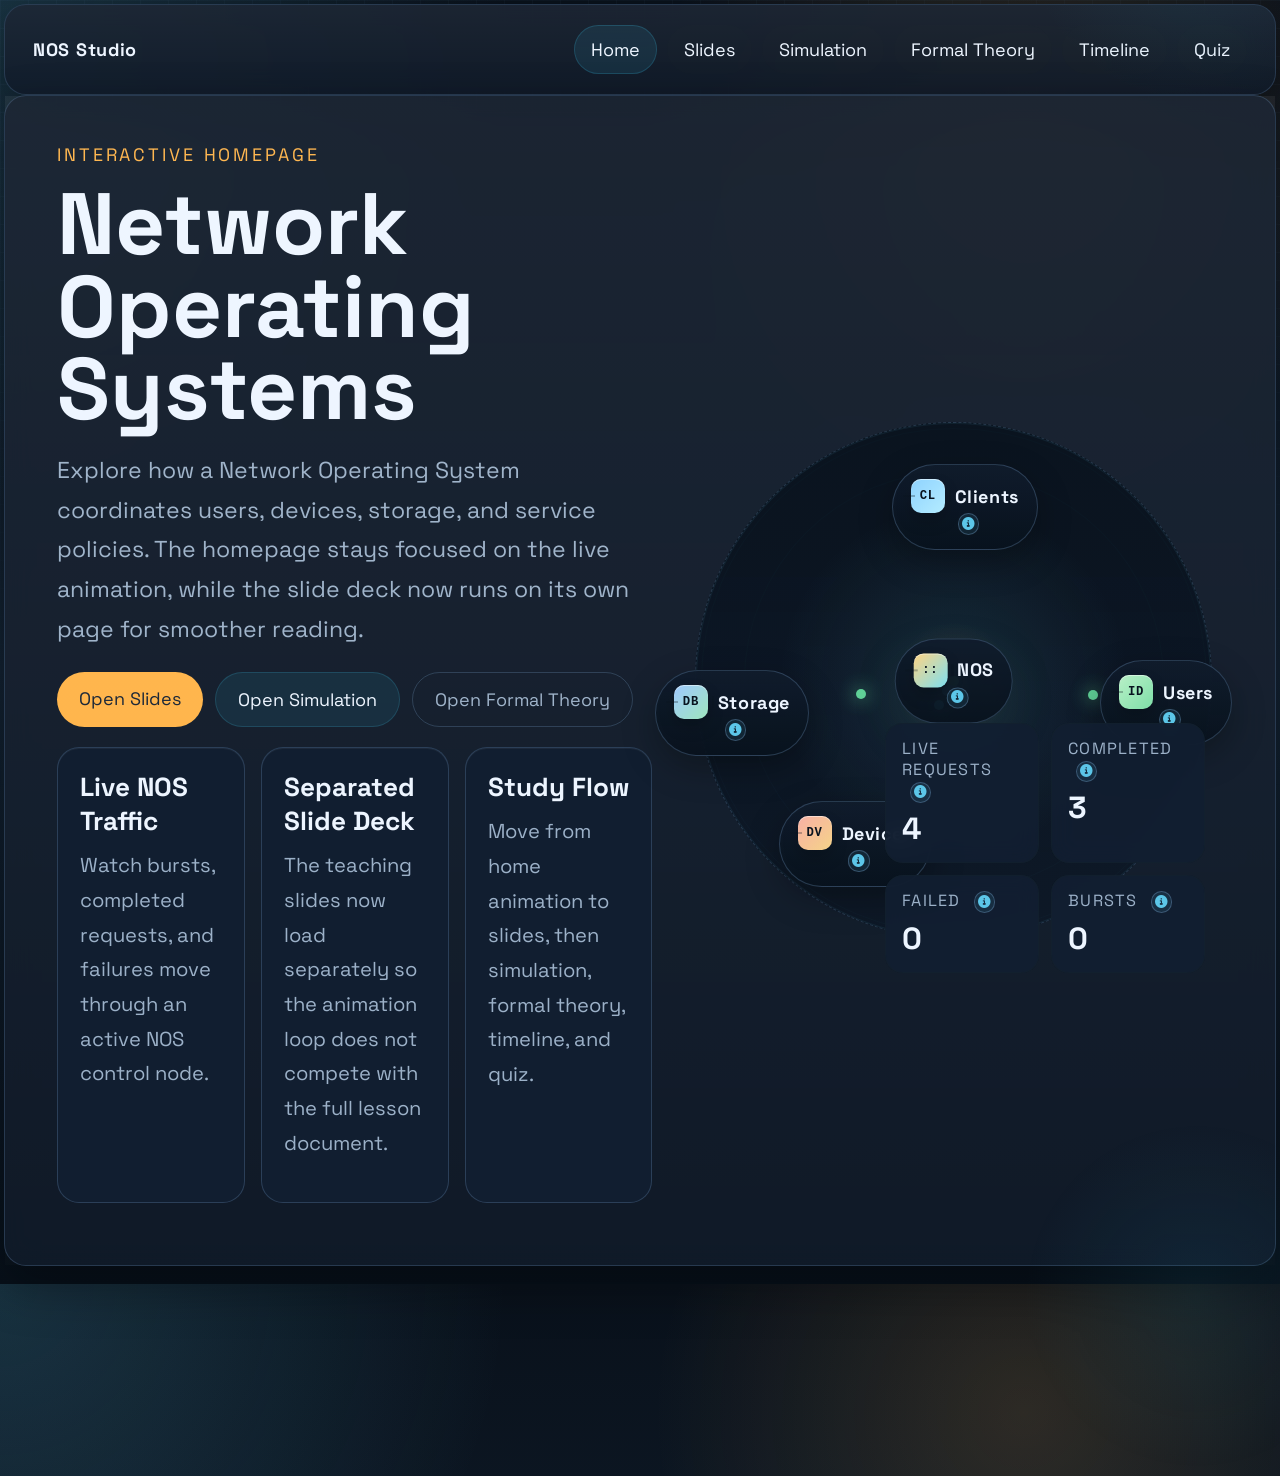
==== commit 3b61ceaf: "Use Font Awesome info icons" ====
--- a/index.html
+++ b/index.html
@@ -7,6 +7,7 @@
   <link rel="preconnect" href="https://fonts.googleapis.com">
   <link rel="preconnect" href="https://fonts.gstatic.com" crossorigin>
   <link href="https://fonts.googleapis.com/css2?family=Space+Grotesk:wght@400;500;700&family=IBM+Plex+Mono:wght@400;500&display=swap" rel="stylesheet">
+  <link rel="stylesheet" href="https://cdnjs.cloudflare.com/ajax/libs/font-awesome/6.5.2/css/all.min.css">
   <link rel="stylesheet" href="styles.css">
 </head>
 <body class="home-page">
@@ -60,53 +61,53 @@
               <span class="node-icon icon-server">::</span>
               <span class="node-copy">NOS</span>
             </span>
-            <span class="info-tip info-tip-inline"><button class="info-trigger" type="button" aria-label="Explain NOS server">i</button><span class="info-bubble">The NOS node represents the shared control point that authenticates requests, applies policy, and coordinates access to network resources.</span></span>
+            <span class="info-tip info-tip-inline"><button class="info-trigger" type="button" aria-label="Explain NOS server"><i class="fa-solid fa-circle-info" aria-hidden="true"></i></button><span class="info-bubble">The NOS node represents the shared control point that authenticates requests, applies policy, and coordinates access to network resources.</span></span>
           </span>
           <span class="node client one">
             <span class="node-shell">
               <span class="node-icon icon-clients">CL</span>
               <span class="node-copy">Clients</span>
             </span>
-            <span class="info-tip info-tip-inline"><button class="info-trigger" type="button" aria-label="Explain clients">i</button><span class="info-bubble">Clients are endpoints asking the NOS for shared services such as files, applications, print access, or directory lookups.</span></span>
+            <span class="info-tip info-tip-inline"><button class="info-trigger" type="button" aria-label="Explain clients"><i class="fa-solid fa-circle-info" aria-hidden="true"></i></button><span class="info-bubble">Clients are endpoints asking the NOS for shared services such as files, applications, print access, or directory lookups.</span></span>
           </span>
           <span class="node client two">
             <span class="node-shell">
               <span class="node-icon icon-users">ID</span>
               <span class="node-copy">Users</span>
             </span>
-            <span class="info-tip info-tip-inline"><button class="info-trigger" type="button" aria-label="Explain users">i</button><span class="info-bubble">Users represent interactive demand that creates bursts, retries, and policy-sensitive requests in the network.</span></span>
+            <span class="info-tip info-tip-inline"><button class="info-trigger" type="button" aria-label="Explain users"><i class="fa-solid fa-circle-info" aria-hidden="true"></i></button><span class="info-bubble">Users represent interactive demand that creates bursts, retries, and policy-sensitive requests in the network.</span></span>
           </span>
           <span class="node client three">
             <span class="node-shell">
               <span class="node-icon icon-devices">DV</span>
               <span class="node-copy">Devices</span>
             </span>
-            <span class="info-tip info-tip-inline"><button class="info-trigger" type="button" aria-label="Explain devices">i</button><span class="info-bubble">Devices stand for workstations, phones, cameras, terminals, and other endpoints participating in the NOS environment.</span></span>
+            <span class="info-tip info-tip-inline"><button class="info-trigger" type="button" aria-label="Explain devices"><i class="fa-solid fa-circle-info" aria-hidden="true"></i></button><span class="info-bubble">Devices stand for workstations, phones, cameras, terminals, and other endpoints participating in the NOS environment.</span></span>
           </span>
           <span class="node client four">
             <span class="node-shell">
               <span class="node-icon icon-storage">DB</span>
               <span class="node-copy">Storage</span>
             </span>
-            <span class="info-tip info-tip-inline"><button class="info-trigger" type="button" aria-label="Explain storage">i</button><span class="info-bubble">Storage represents shared filesystems and persistent services that need coordinated access and security rules.</span></span>
+            <span class="info-tip info-tip-inline"><button class="info-trigger" type="button" aria-label="Explain storage"><i class="fa-solid fa-circle-info" aria-hidden="true"></i></button><span class="info-bubble">Storage represents shared filesystems and persistent services that need coordinated access and security rules.</span></span>
           </span>
           <div id="requestLayer" class="request-layer"></div>
         </div>
         <div class="hero-status-board">
           <div class="status-mini">
-            <span class="status-label">Live Requests <span class="info-tip info-tip-inline"><button class="info-trigger" type="button" aria-label="Explain live requests">i</button><span class="info-bubble">Requests that are currently moving toward the NOS or waiting for a response.</span></span></span>
+            <span class="status-label">Live Requests <span class="info-tip info-tip-inline"><button class="info-trigger" type="button" aria-label="Explain live requests"><i class="fa-solid fa-circle-info" aria-hidden="true"></i></button><span class="info-bubble">Requests that are currently moving toward the NOS or waiting for a response.</span></span></span>
             <strong id="liveRequests">0</strong>
           </div>
           <div class="status-mini">
-            <span class="status-label">Completed <span class="info-tip info-tip-inline"><button class="info-trigger" type="button" aria-label="Explain completed requests">i</button><span class="info-bubble">Requests that successfully reached the NOS and received a successful result.</span></span></span>
+            <span class="status-label">Completed <span class="info-tip info-tip-inline"><button class="info-trigger" type="button" aria-label="Explain completed requests"><i class="fa-solid fa-circle-info" aria-hidden="true"></i></button><span class="info-bubble">Requests that successfully reached the NOS and received a successful result.</span></span></span>
             <strong id="completedRequests">0</strong>
           </div>
           <div class="status-mini">
-            <span class="status-label">Failed <span class="info-tip info-tip-inline"><button class="info-trigger" type="button" aria-label="Explain failed requests">i</button><span class="info-bubble">Requests that failed due to congestion, denial, timeouts, or service failure.</span></span></span>
+            <span class="status-label">Failed <span class="info-tip info-tip-inline"><button class="info-trigger" type="button" aria-label="Explain failed requests"><i class="fa-solid fa-circle-info" aria-hidden="true"></i></button><span class="info-bubble">Requests that failed due to congestion, denial, timeouts, or service failure.</span></span></span>
             <strong id="failedRequests">0</strong>
           </div>
           <div class="status-mini">
-            <span class="status-label">Bursts <span class="info-tip info-tip-inline"><button class="info-trigger" type="button" aria-label="Explain burst traffic">i</button><span class="info-bubble">Burst traffic means many requests arrive in a tight time window, which is what creates queues and scheduling pressure.</span></span></span>
+            <span class="status-label">Bursts <span class="info-tip info-tip-inline"><button class="info-trigger" type="button" aria-label="Explain burst traffic"><i class="fa-solid fa-circle-info" aria-hidden="true"></i></button><span class="info-bubble">Burst traffic means many requests arrive in a tight time window, which is what creates queues and scheduling pressure.</span></span></span>
             <strong id="burstRequests">0</strong>
           </div>
         </div>
--- a/styles.css
+++ b/styles.css
@@ -203,15 +203,15 @@
 }
 
 .info-trigger {
-  width: 1.5rem;
-  height: 1.5rem;
+  width: 1.65rem;
+  height: 1.65rem;
   padding: 0;
   border-radius: 50%;
   border: 1px solid rgba(127, 169, 214, 0.34);
-  background: rgba(92, 198, 232, 0.14);
+  background: rgba(92, 198, 232, 0.1);
   color: var(--accent-2);
-  font-size: 0.82rem;
-  font-weight: 700;
+  font-size: 0.9rem;
+  font-weight: 400;
   line-height: 1;
   display: inline-grid;
   place-items: center;
@@ -822,6 +822,17 @@
   gap: 8px;
 }
 
+.queue-heading-compact {
+  align-items: center;
+  flex-wrap: nowrap;
+  white-space: nowrap;
+}
+
+.queue-meta-inline {
+  display: inline;
+  font-size: 0.94rem;
+}
+
 .queue-track {
   min-height: 84px;
   display: flex;
@@ -858,8 +869,8 @@
 }
 
 .packet-label .info-trigger {
-  width: 1.15rem;
-  height: 1.15rem;
+  width: 1.2rem;
+  height: 1.2rem;
   font-size: 0.72rem;
   background: rgba(8, 19, 31, 0.16);
   border-color: rgba(8, 19, 31, 0.28);
@@ -1106,9 +1117,9 @@
 .service-gate .info-trigger,
 .scheduler-decision .info-trigger,
 .status-label .info-trigger {
-  width: 1.1rem;
-  height: 1.1rem;
-  font-size: 0.68rem;
+  width: 1.18rem;
+  height: 1.18rem;
+  font-size: 0.7rem;
 }
 
 .shared-core {
@@ -2049,8 +2060,9 @@
 }
 
 .simulator-page .queue-row {
-  grid-template-columns: 120px 1fr;
+  grid-template-columns: 360px minmax(0, 1fr);
   gap: 12px;
+  align-items: center;
 }
 
 .simulator-page .queue-track {
@@ -2058,6 +2070,19 @@
   padding: 10px 12px;
   border-radius: 16px;
   gap: 10px;
+}
+
+.simulator-page .queue-heading {
+  gap: 10px;
+}
+
+.simulator-page .queue-heading strong {
+  flex-shrink: 0;
+}
+
+.simulator-page .queue-meta-inline {
+  overflow: hidden;
+  text-overflow: ellipsis;
 }
 
 .simulator-page .packet {
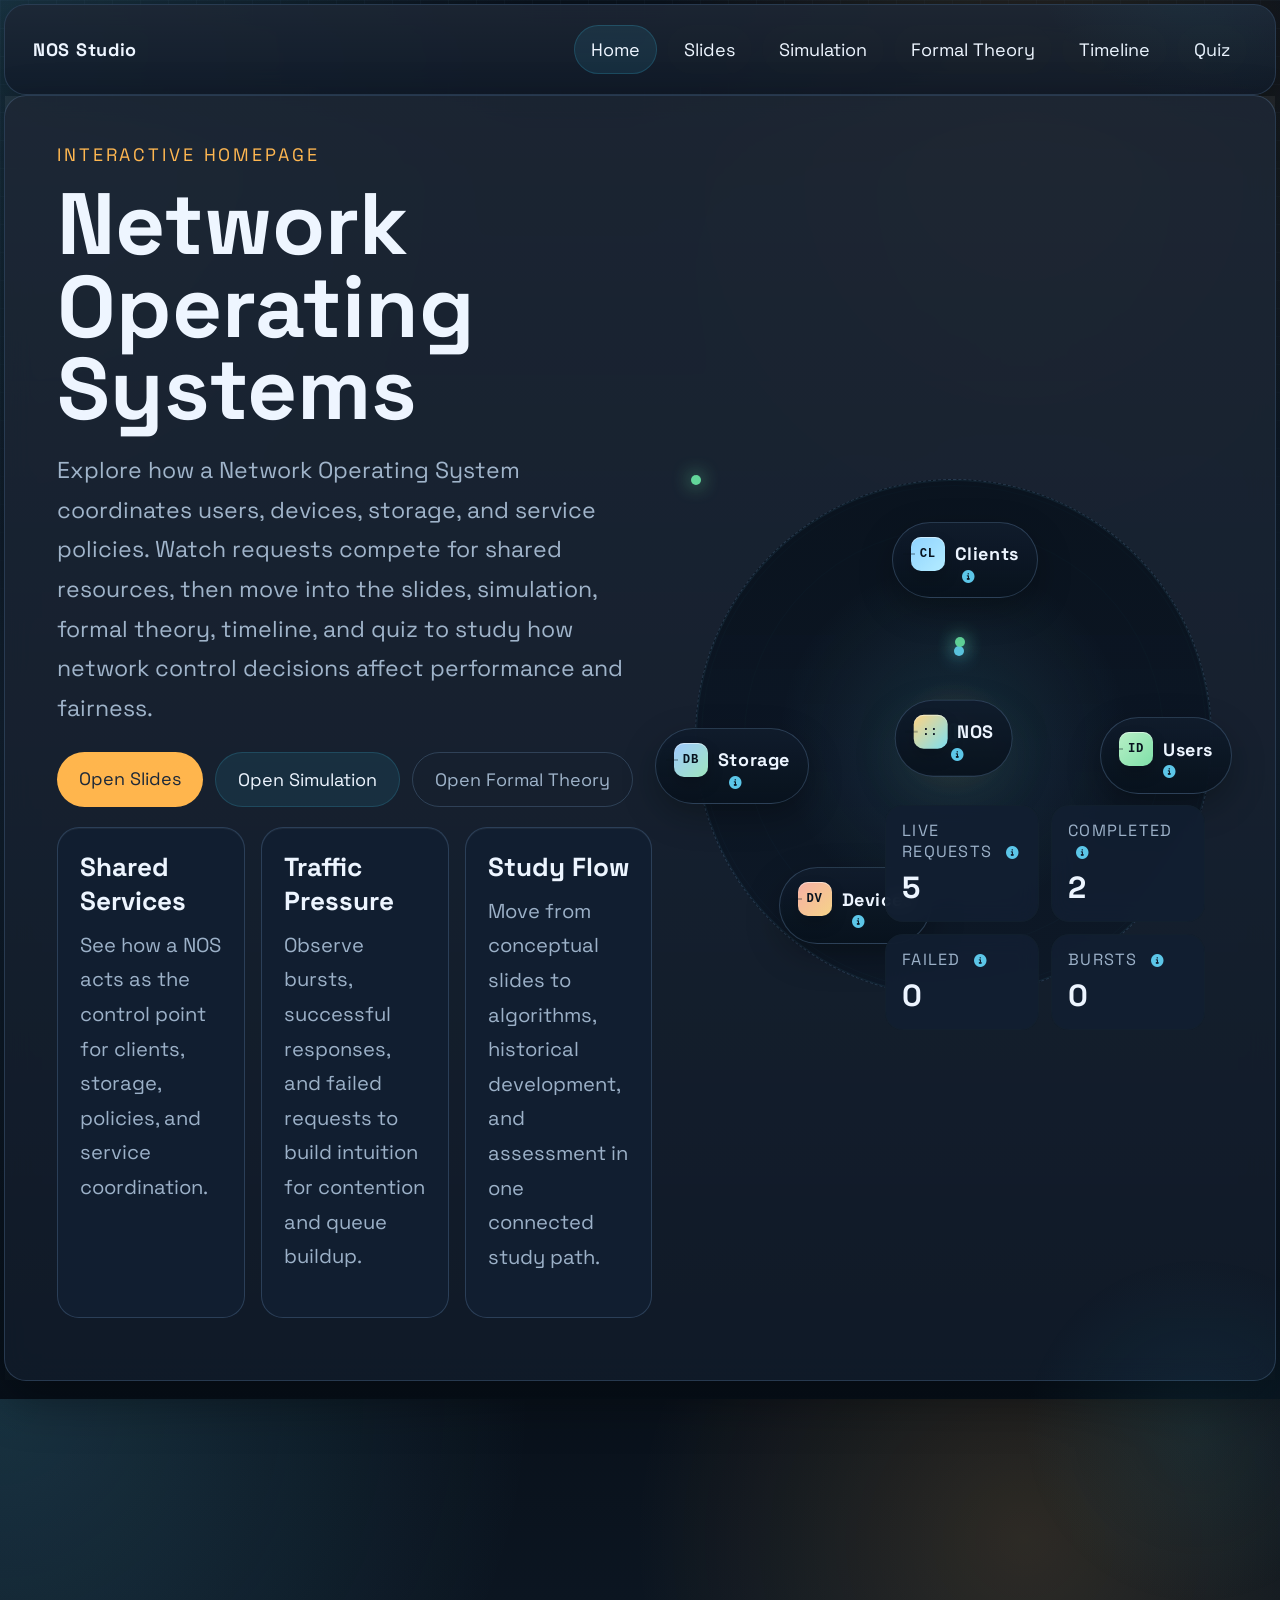
==== commit e4f2b8bc: "Refine homepage messaging" ====
--- a/index.html
+++ b/index.html
@@ -30,7 +30,8 @@
         <h1>Network Operating Systems</h1>
         <p class="hero-text">
           Explore how a Network Operating System coordinates users, devices, storage, and service policies.
-          The homepage stays focused on the live animation, while the slide deck now runs on its own page for smoother reading.
+          Watch requests compete for shared resources, then move into the slides, simulation, formal theory,
+          timeline, and quiz to study how network control decisions affect performance and fairness.
         </p>
         <div class="hero-actions">
           <a href="slides.html" class="button primary">Open Slides</a>
@@ -39,16 +40,16 @@
         </div>
         <div class="lab-overview home-overview">
           <article class="overview-card reveal">
-            <h3>Live NOS Traffic</h3>
-            <p>Watch bursts, completed requests, and failures move through an active NOS control node.</p>
+            <h3>Shared Services</h3>
+            <p>See how a NOS acts as the control point for clients, storage, policies, and service coordination.</p>
           </article>
           <article class="overview-card reveal">
-            <h3>Separated Slide Deck</h3>
-            <p>The teaching slides now load separately so the animation loop does not compete with the full lesson document.</p>
+            <h3>Traffic Pressure</h3>
+            <p>Observe bursts, successful responses, and failed requests to build intuition for contention and queue buildup.</p>
           </article>
           <article class="overview-card reveal">
             <h3>Study Flow</h3>
-            <p>Move from home animation to slides, then simulation, formal theory, timeline, and quiz.</p>
+            <p>Move from conceptual slides to algorithms, historical development, and assessment in one connected study path.</p>
           </article>
         </div>
       </div>
--- a/styles.css
+++ b/styles.css
@@ -203,12 +203,12 @@
 }
 
 .info-trigger {
-  width: 1.65rem;
-  height: 1.65rem;
+  width: auto;
+  height: auto;
   padding: 0;
-  border-radius: 50%;
-  border: 1px solid rgba(127, 169, 214, 0.34);
-  background: rgba(92, 198, 232, 0.1);
+  border-radius: 0;
+  border: 0;
+  background: transparent;
   color: var(--accent-2);
   font-size: 0.9rem;
   font-weight: 400;
@@ -220,8 +220,7 @@
 
 .info-trigger:hover,
 .info-trigger:focus-visible {
-  background: rgba(92, 198, 232, 0.24);
-  border-color: rgba(92, 198, 232, 0.46);
+  color: #8adcf2;
   outline: none;
 }
 
@@ -869,18 +868,15 @@
 }
 
 .packet-label .info-trigger {
-  width: 1.2rem;
-  height: 1.2rem;
+  width: auto;
+  height: auto;
   font-size: 0.72rem;
-  background: rgba(8, 19, 31, 0.16);
-  border-color: rgba(8, 19, 31, 0.28);
   color: #08131f;
 }
 
 .packet-label .info-trigger:hover,
 .packet-label .info-trigger:focus-visible {
-  background: rgba(8, 19, 31, 0.26);
-  border-color: rgba(8, 19, 31, 0.36);
+  color: rgba(8, 19, 31, 0.68);
 }
 
 .packet.waiting {
@@ -1117,8 +1113,6 @@
 .service-gate .info-trigger,
 .scheduler-decision .info-trigger,
 .status-label .info-trigger {
-  width: 1.18rem;
-  height: 1.18rem;
   font-size: 0.7rem;
 }
 
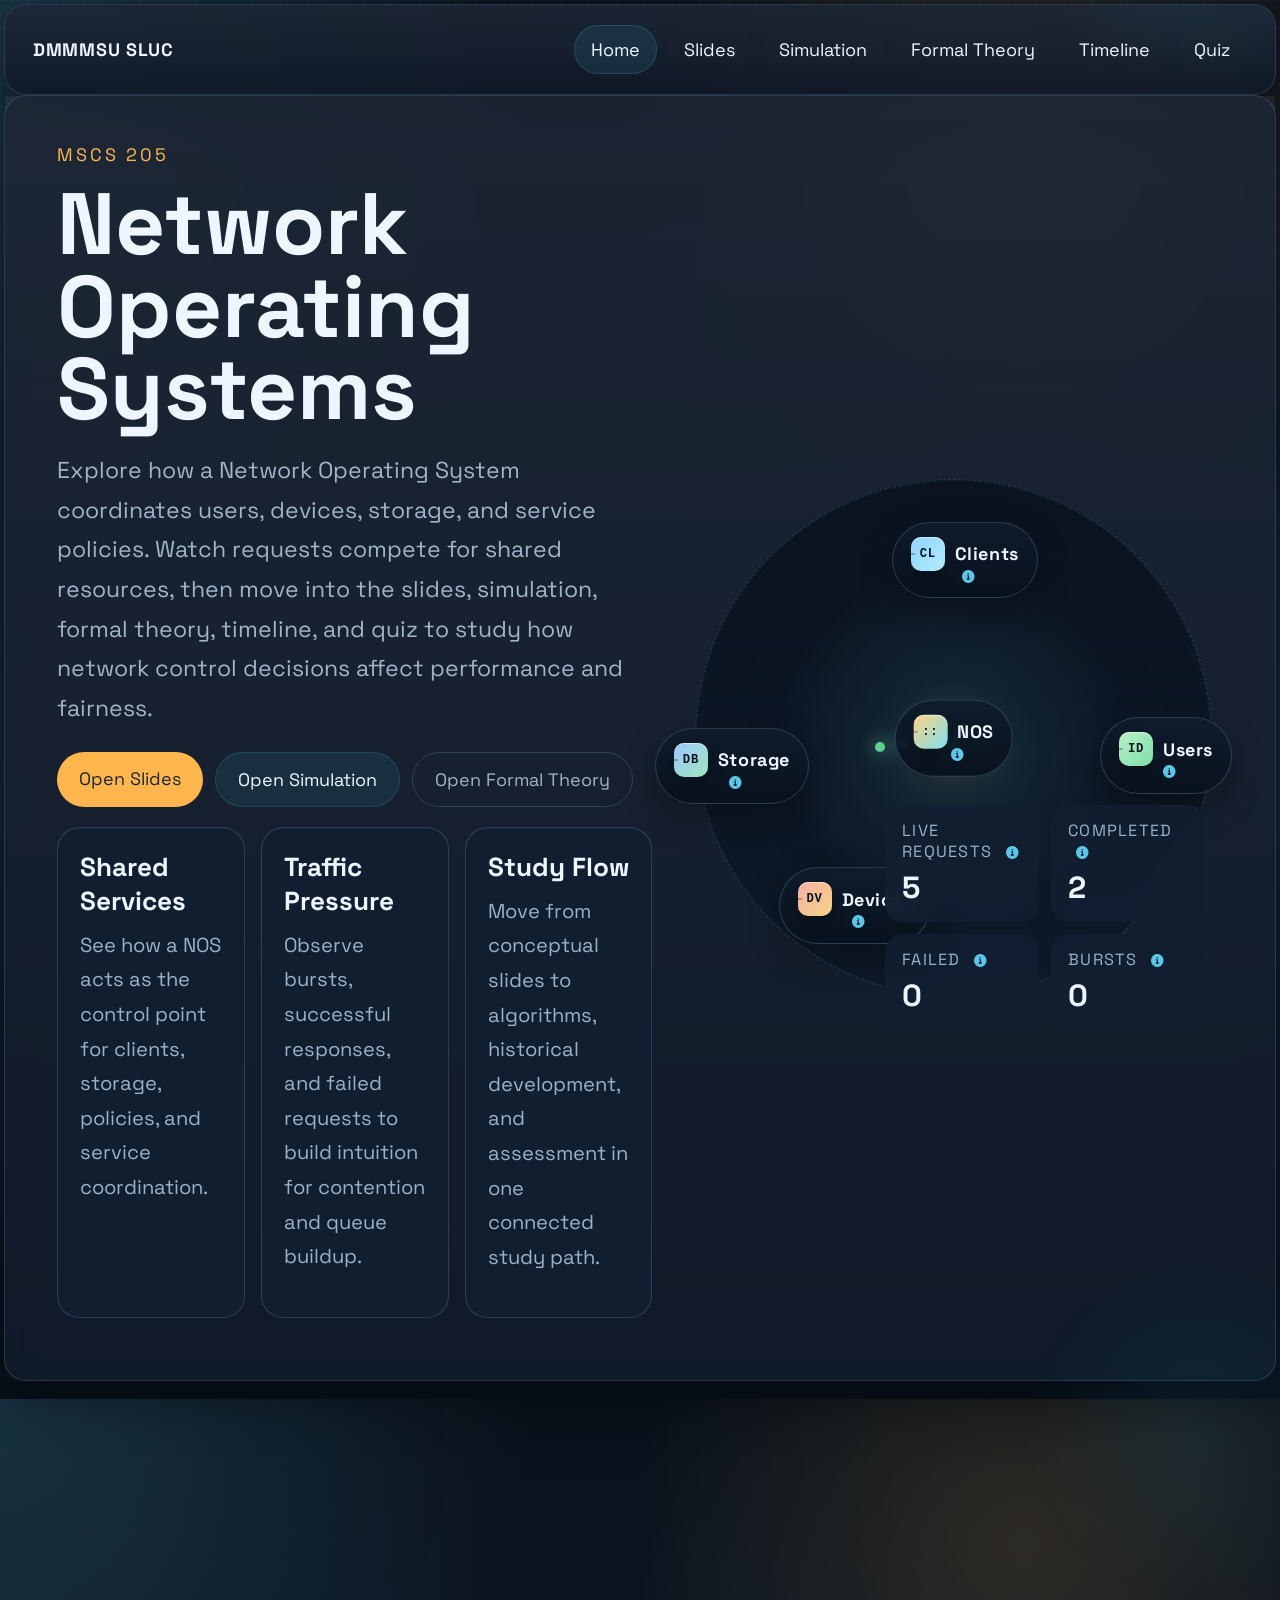
==== commit 1e50e9f4: "Update homepage branding" ====
--- a/index.html
+++ b/index.html
@@ -13,7 +13,7 @@
 <body class="home-page">
   <div class="page-shell">
     <nav class="top-nav slide-card">
-      <a class="nav-brand" href="index.html">NOS Studio</a>
+      <a class="nav-brand" href="index.html">DMMMSU SLUC</a>
       <div class="nav-links">
         <a class="nav-link active" href="index.html">Home</a>
         <a class="nav-link" href="slides.html">Slides</a>
@@ -26,7 +26,7 @@
 
     <header class="hero slide-card home-hero">
       <div class="hero-copy">
-        <p class="eyebrow">Interactive Homepage</p>
+        <p class="eyebrow">MSCS 205</p>
         <h1>Network Operating Systems</h1>
         <p class="hero-text">
           Explore how a Network Operating System coordinates users, devices, storage, and service policies.
--- a/styles.css
+++ b/styles.css
@@ -827,9 +827,26 @@
   white-space: nowrap;
 }
 
-.queue-meta-inline {
-  display: inline;
-  font-size: 0.94rem;
+.queue-meta-badges {
+  display: inline-flex;
+  align-items: center;
+  gap: 6px;
+  flex-wrap: nowrap;
+}
+
+.queue-badge {
+  display: inline-grid;
+  place-items: center;
+  min-width: 34px;
+  padding: 4px 7px;
+  border-radius: 999px;
+  background: rgba(92, 198, 232, 0.12);
+  border: 1px solid rgba(92, 198, 232, 0.18);
+  color: var(--accent-2);
+  font-size: 0.76rem;
+  line-height: 1;
+  letter-spacing: 0.02em;
+  font-family: "IBM Plex Mono", monospace;
 }
 
 .queue-track {
@@ -2054,7 +2071,7 @@
 }
 
 .simulator-page .queue-row {
-  grid-template-columns: 360px minmax(0, 1fr);
+  grid-template-columns: 430px minmax(0, 1fr);
   gap: 12px;
   align-items: center;
 }
@@ -2074,9 +2091,14 @@
   flex-shrink: 0;
 }
 
-.simulator-page .queue-meta-inline {
-  overflow: hidden;
-  text-overflow: ellipsis;
+.simulator-page .queue-meta-badges {
+  flex-shrink: 0;
+}
+
+.simulator-page .queue-badge {
+  min-width: 30px;
+  padding: 4px 6px;
+  font-size: 0.72rem;
 }
 
 .simulator-page .packet {
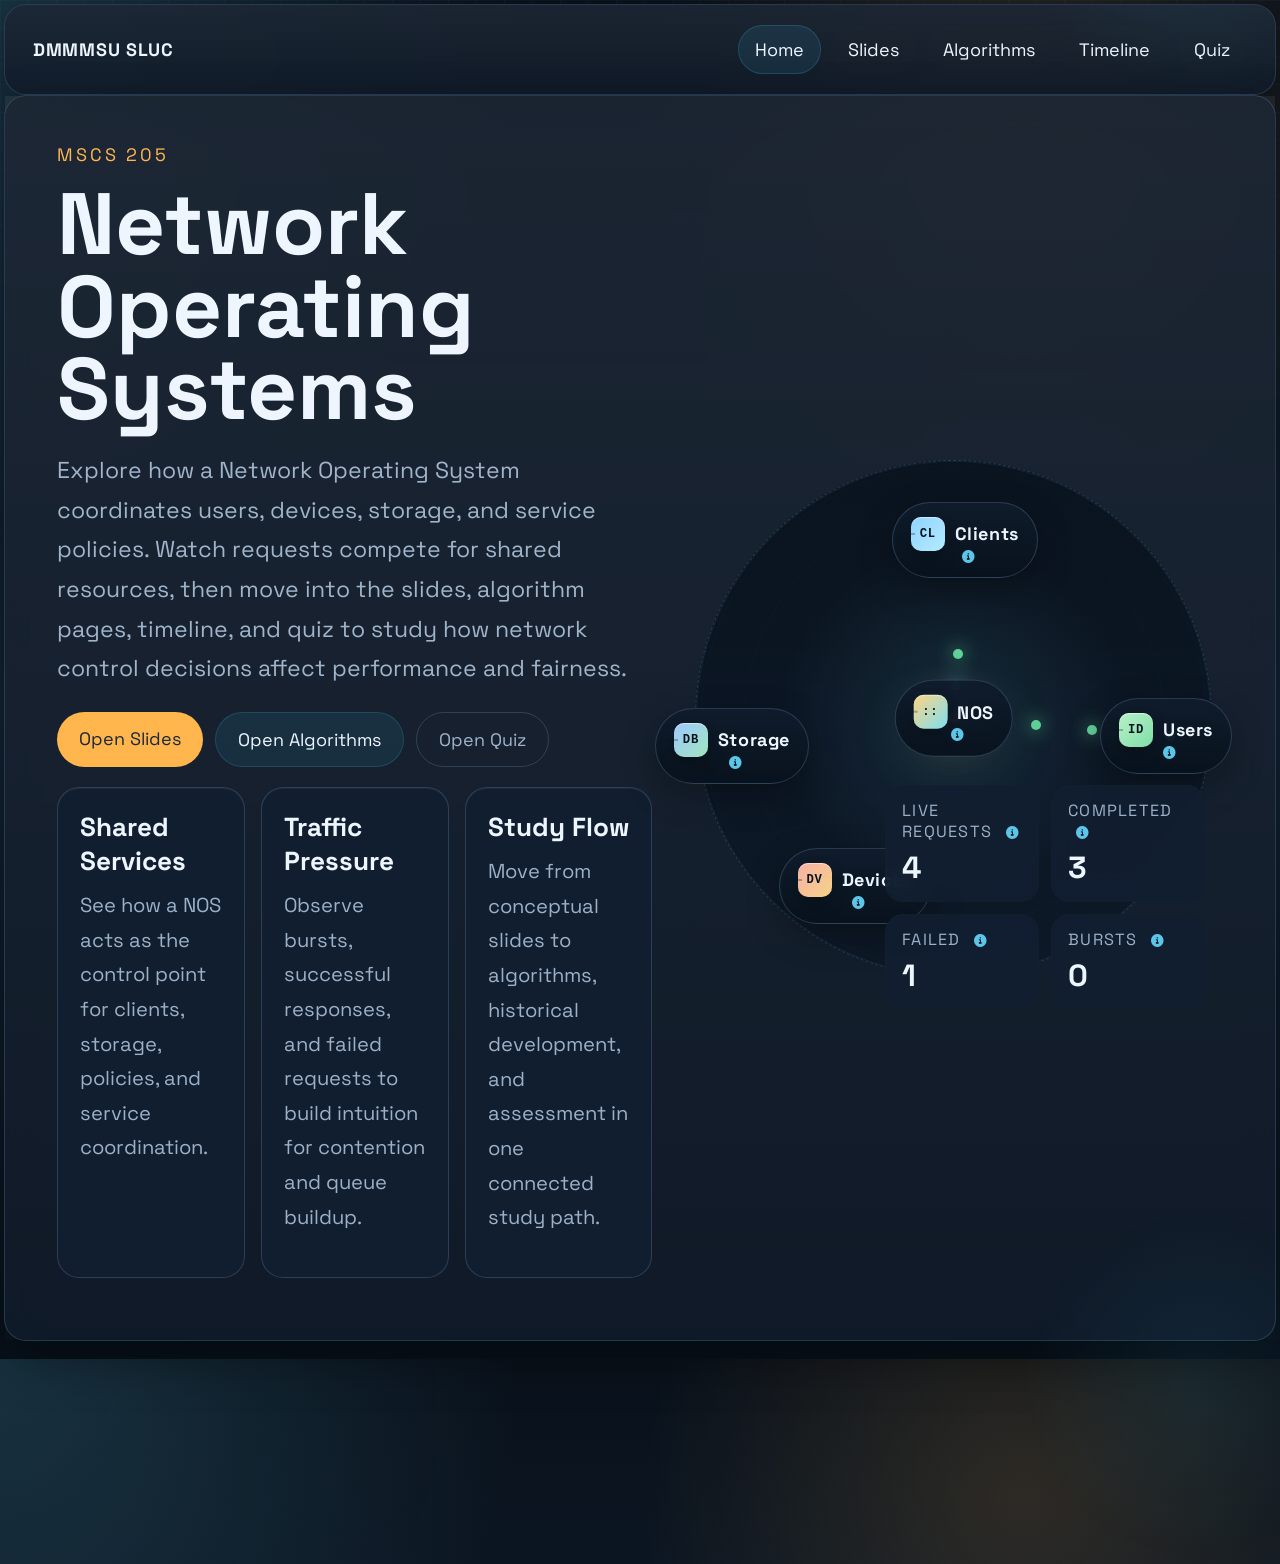
==== commit a03499a9: "Add dedicated algorithm pages" ====
--- a/index.html
+++ b/index.html
@@ -17,8 +17,7 @@
       <div class="nav-links">
         <a class="nav-link active" href="index.html">Home</a>
         <a class="nav-link" href="slides.html">Slides</a>
-        <a class="nav-link" href="simulator.html">Simulation</a>
-        <a class="nav-link" href="formal.html">Formal Theory</a>
+        <a class="nav-link" href="algorithms.html">Algorithms</a>
         <a class="nav-link" href="timeline.html">Timeline</a>
         <a class="nav-link" href="quiz.html">Quiz</a>
       </div>
@@ -30,13 +29,13 @@
         <h1>Network Operating Systems</h1>
         <p class="hero-text">
           Explore how a Network Operating System coordinates users, devices, storage, and service policies.
-          Watch requests compete for shared resources, then move into the slides, simulation, formal theory,
+          Watch requests compete for shared resources, then move into the slides, algorithm pages,
           timeline, and quiz to study how network control decisions affect performance and fairness.
         </p>
         <div class="hero-actions">
           <a href="slides.html" class="button primary">Open Slides</a>
-          <a href="simulator.html" class="button secondary">Open Simulation</a>
-          <a href="formal.html" class="button ghost">Open Formal Theory</a>
+          <a href="algorithms.html" class="button secondary">Open Algorithms</a>
+          <a href="quiz.html" class="button ghost">Open Quiz</a>
         </div>
         <div class="lab-overview home-overview">
           <article class="overview-card reveal">
--- a/styles.css
+++ b/styles.css
@@ -1832,6 +1832,62 @@
   border: 0;
 }
 
+.algorithms-page .section-block,
+.algorithm-detail-page .section-block {
+  min-height: calc(100vh - 12px);
+}
+
+.algorithms-hero {
+  display: grid;
+  align-content: start;
+  gap: 24px;
+  padding: 34px 40px 30px;
+}
+
+.algorithm-grid {
+  display: grid;
+  grid-template-columns: repeat(3, minmax(0, 1fr));
+  gap: 16px;
+}
+
+.algorithm-card-link {
+  text-decoration: none;
+  color: inherit;
+}
+
+.algorithm-card {
+  display: grid;
+  gap: 12px;
+  min-height: 100%;
+  padding: 24px;
+  border-radius: 22px;
+  border: 1px solid var(--border);
+  background: linear-gradient(180deg, rgba(18, 31, 49, 0.96), rgba(12, 24, 38, 0.98));
+  box-shadow: inset 0 1px 0 rgba(255, 255, 255, 0.05), 0 12px 28px rgba(0, 0, 0, 0.18);
+  transition: transform 180ms ease, border-color 180ms ease, box-shadow 180ms ease;
+}
+
+.algorithm-card-link:hover .algorithm-card,
+.algorithm-card-link:focus-visible .algorithm-card {
+  transform: translateY(-4px);
+  border-color: rgba(92, 198, 232, 0.34);
+  box-shadow: inset 0 1px 0 rgba(255, 255, 255, 0.05), 0 18px 34px rgba(0, 0, 0, 0.24);
+}
+
+.algorithm-card p {
+  margin-bottom: 0;
+}
+
+.algorithm-lock-chip {
+  width: fit-content;
+  padding: 10px 14px;
+  border-radius: 999px;
+  border: 1px solid rgba(92, 198, 232, 0.2);
+  background: rgba(92, 198, 232, 0.08);
+  color: var(--text);
+  font-weight: 700;
+}
+
 .lecture-card {
   display: grid;
   gap: 12px;
@@ -2312,6 +2368,44 @@
 
 .notation-help-body strong {
   color: var(--accent);
+}
+
+.tradeoff-grid {
+  display: grid;
+  grid-template-columns: repeat(2, minmax(0, 1fr));
+  gap: 14px;
+  margin-top: 16px;
+}
+
+.tradeoff-card {
+  display: grid;
+  gap: 12px;
+  padding: 16px;
+  border-radius: 18px;
+  border: 1px solid var(--border);
+  background: rgba(12, 24, 38, 0.94);
+}
+
+.advantage-card {
+  border-color: rgba(98, 214, 154, 0.24);
+  box-shadow: inset 0 0 0 1px rgba(98, 214, 154, 0.05);
+}
+
+.disadvantage-card {
+  border-color: rgba(243, 122, 113, 0.24);
+  box-shadow: inset 0 0 0 1px rgba(243, 122, 113, 0.05);
+}
+
+.tradeoff-list {
+  margin: 0;
+  padding-left: 1.2rem;
+  color: var(--muted);
+  display: grid;
+  gap: 8px;
+}
+
+.tradeoff-list li {
+  line-height: 1.55;
 }
 
 .formal-page .schedule-table {
@@ -2426,6 +2520,11 @@
     grid-template-columns: 1fr;
   }
 
+  .algorithm-grid,
+  .tradeoff-grid {
+    grid-template-columns: 1fr;
+  }
+
   .slide-visual-flow .flow-ribbon,
   .queue-illustration,
   .scheduler-board,
@@ -2503,6 +2602,11 @@
     grid-template-columns: 1fr;
   }
 
+  .algorithm-card,
+  .tradeoff-card {
+    padding: 18px;
+  }
+
   .hero-visual {
     min-height: 320px;
   }
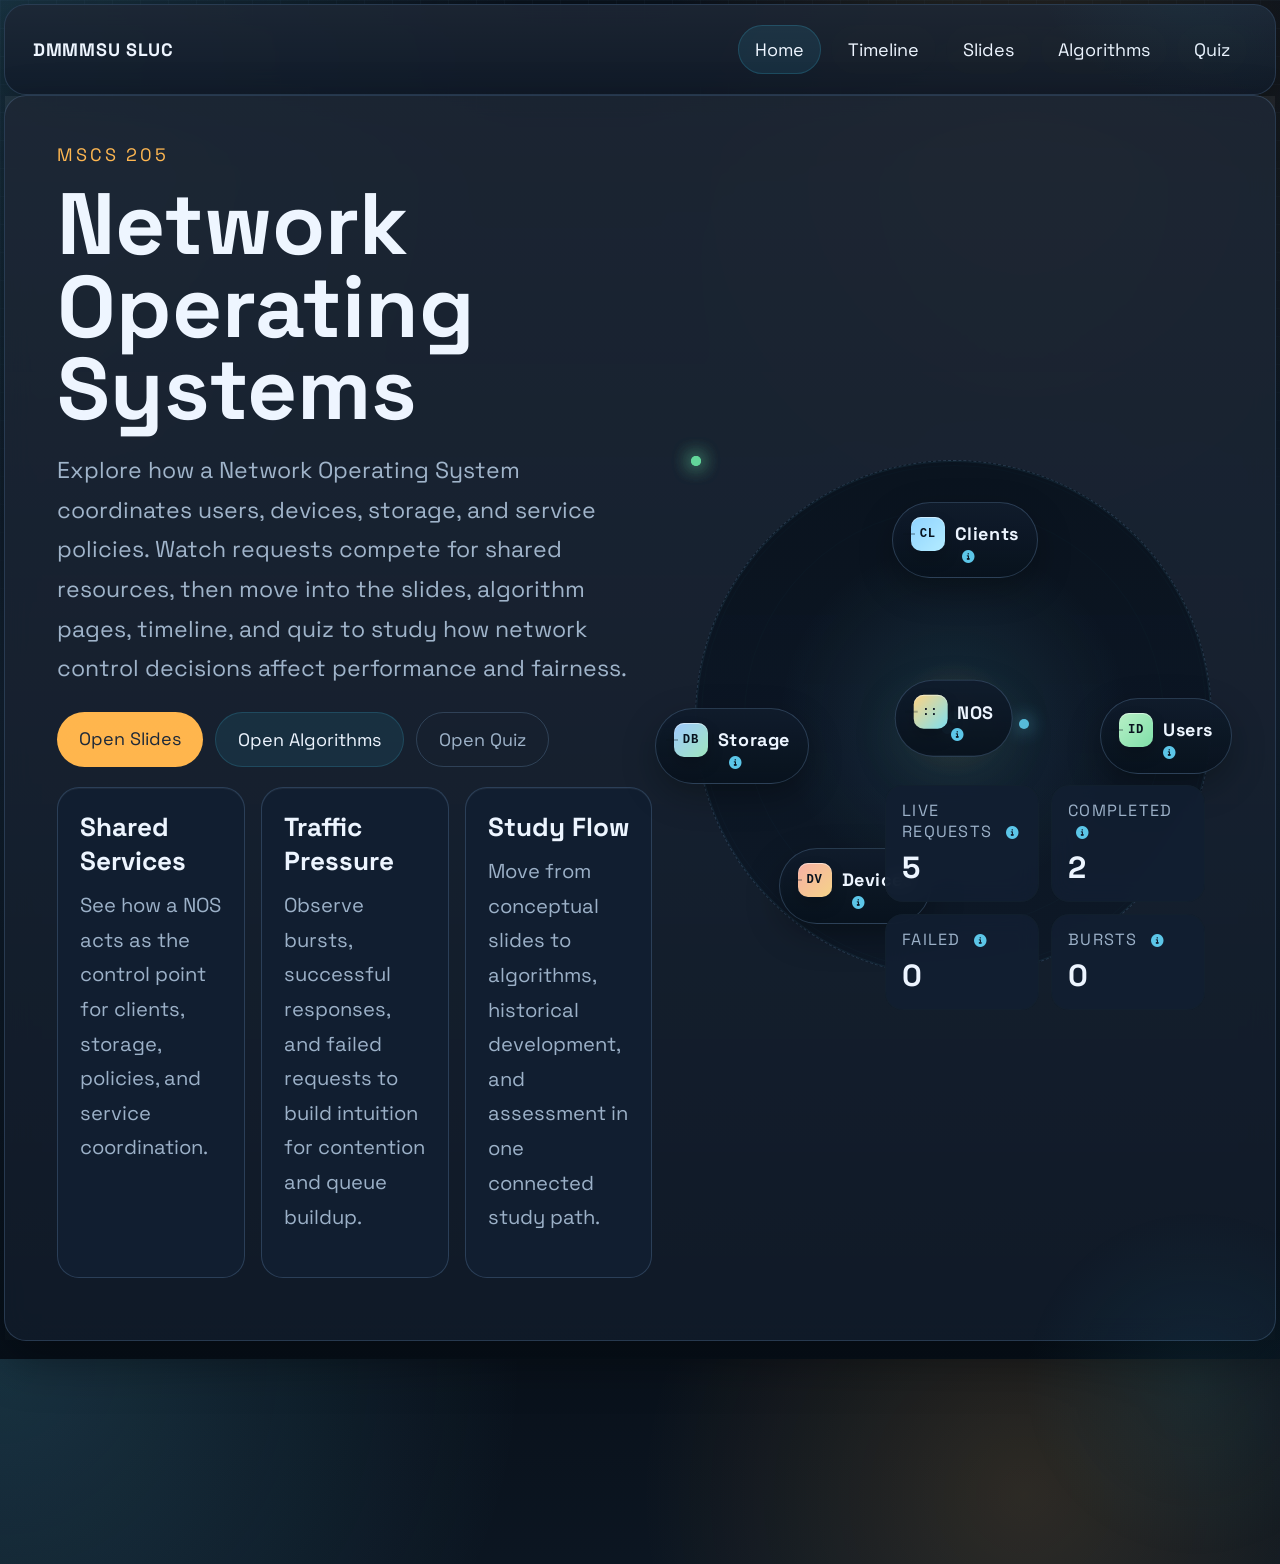
==== commit 444fcc7f: "Reorder algorithm lesson flow" ====
--- a/index.html
+++ b/index.html
@@ -16,9 +16,9 @@
       <a class="nav-brand" href="index.html">DMMMSU SLUC</a>
       <div class="nav-links">
         <a class="nav-link active" href="index.html">Home</a>
-        <a class="nav-link" href="slides.html">Slides</a>
+        <a class="nav-link" href="timeline.html">Timeline</a>
+        <a class="nav-link" href="slides.html">Slides</a>
         <a class="nav-link" href="algorithms.html">Algorithms</a>
-        <a class="nav-link" href="timeline.html">Timeline</a>
         <a class="nav-link" href="quiz.html">Quiz</a>
       </div>
     </nav>
@@ -119,3 +119,5 @@
   <script src="slides.js"></script>
 </body>
 </html>
+
+
--- a/styles.css
+++ b/styles.css
@@ -1835,6 +1835,37 @@
 .algorithms-page .section-block,
 .algorithm-detail-page .section-block {
   min-height: calc(100vh - 12px);
+}
+
+.algorithm-concept-section {
+  display: grid;
+  align-content: start;
+  gap: 22px;
+  padding: 34px 40px 30px;
+}
+
+.algorithm-sequence-grid {
+  display: grid;
+  grid-template-columns: repeat(3, minmax(0, 1fr));
+  gap: 16px;
+}
+
+.algorithm-sequence-card {
+  display: grid;
+  align-content: start;
+  gap: 8px;
+}
+
+.algorithm-sequence-card .step-number {
+  margin-bottom: 4px;
+}
+
+.algorithm-analogy-card {
+  grid-column: span 3;
+}
+
+.algorithm-analogy-card p {
+  margin-bottom: 0;
 }
 
 .algorithms-hero {
@@ -2521,7 +2552,8 @@
   }
 
   .algorithm-grid,
-  .tradeoff-grid {
+  .tradeoff-grid,
+  .algorithm-sequence-grid {
     grid-template-columns: 1fr;
   }
 
@@ -2607,6 +2639,10 @@
     padding: 18px;
   }
 
+  .algorithm-analogy-card {
+    grid-column: auto;
+  }
+
   .hero-visual {
     min-height: 320px;
   }
